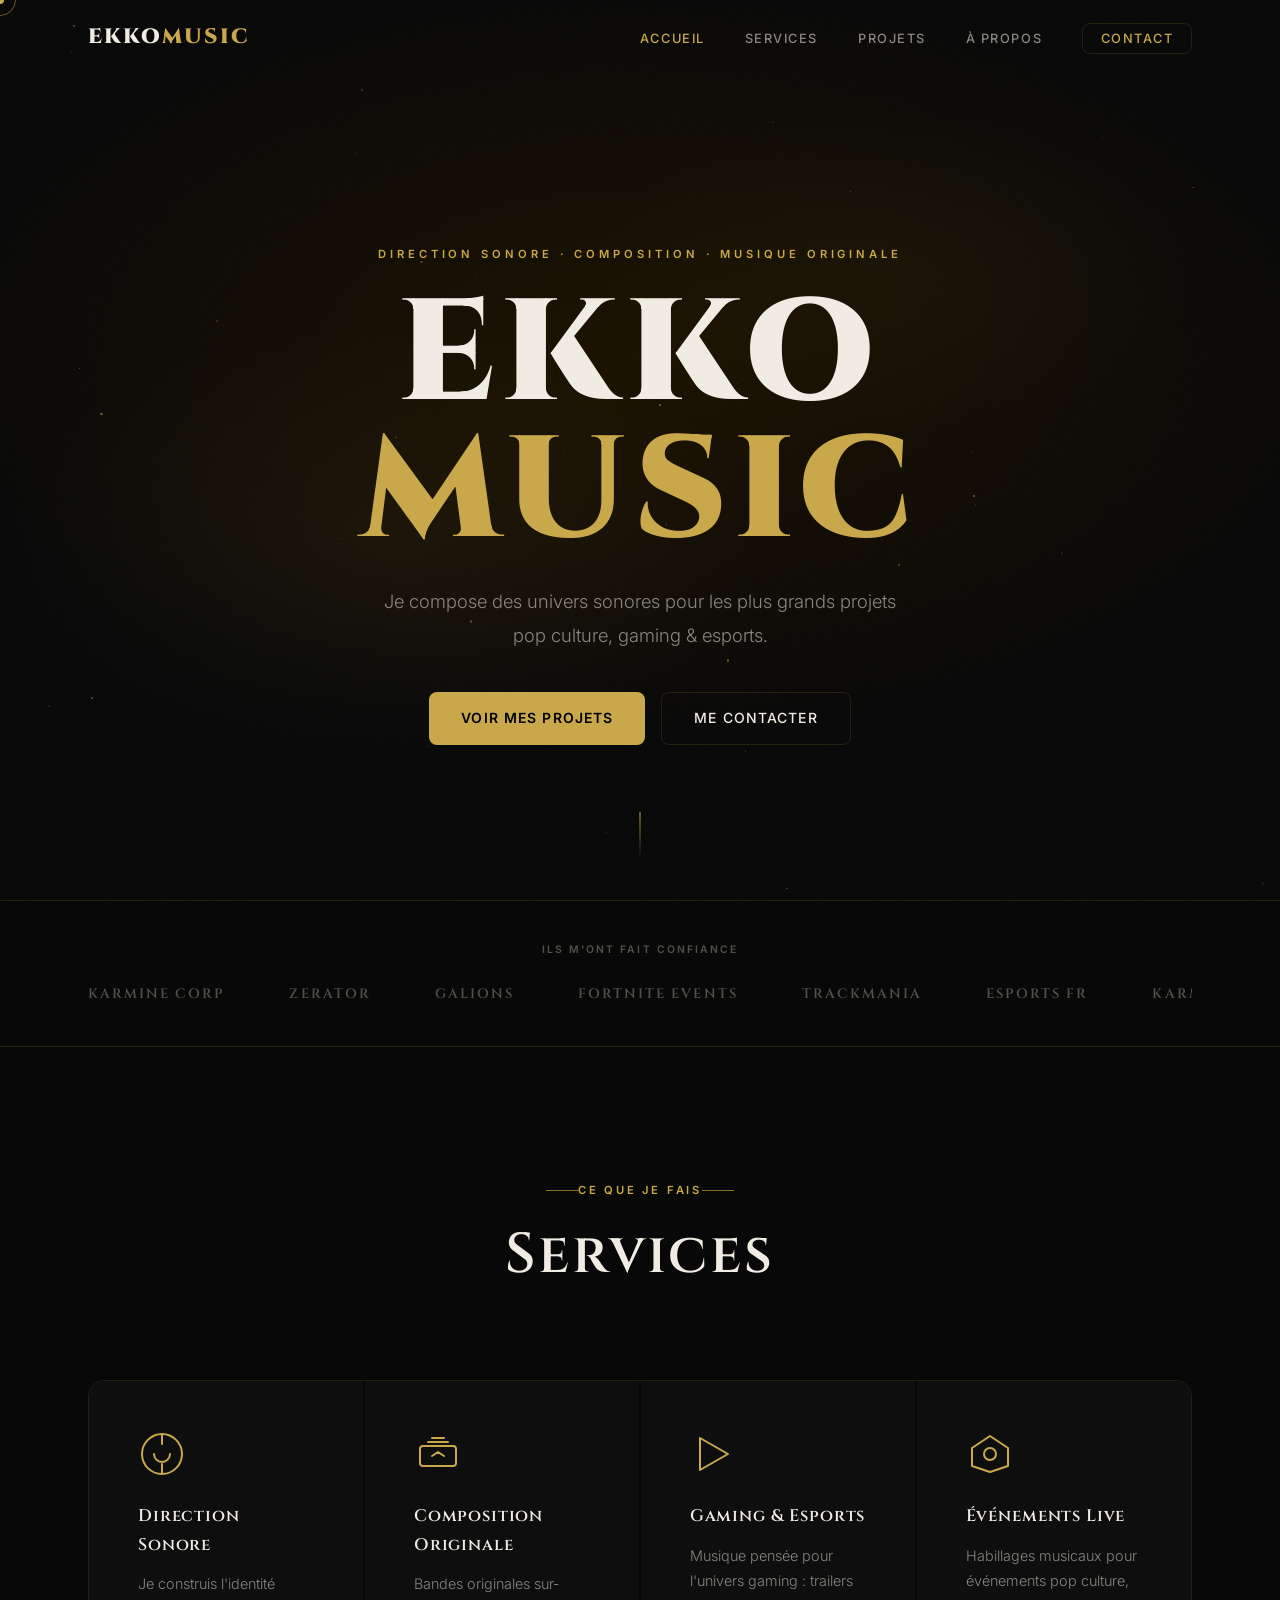
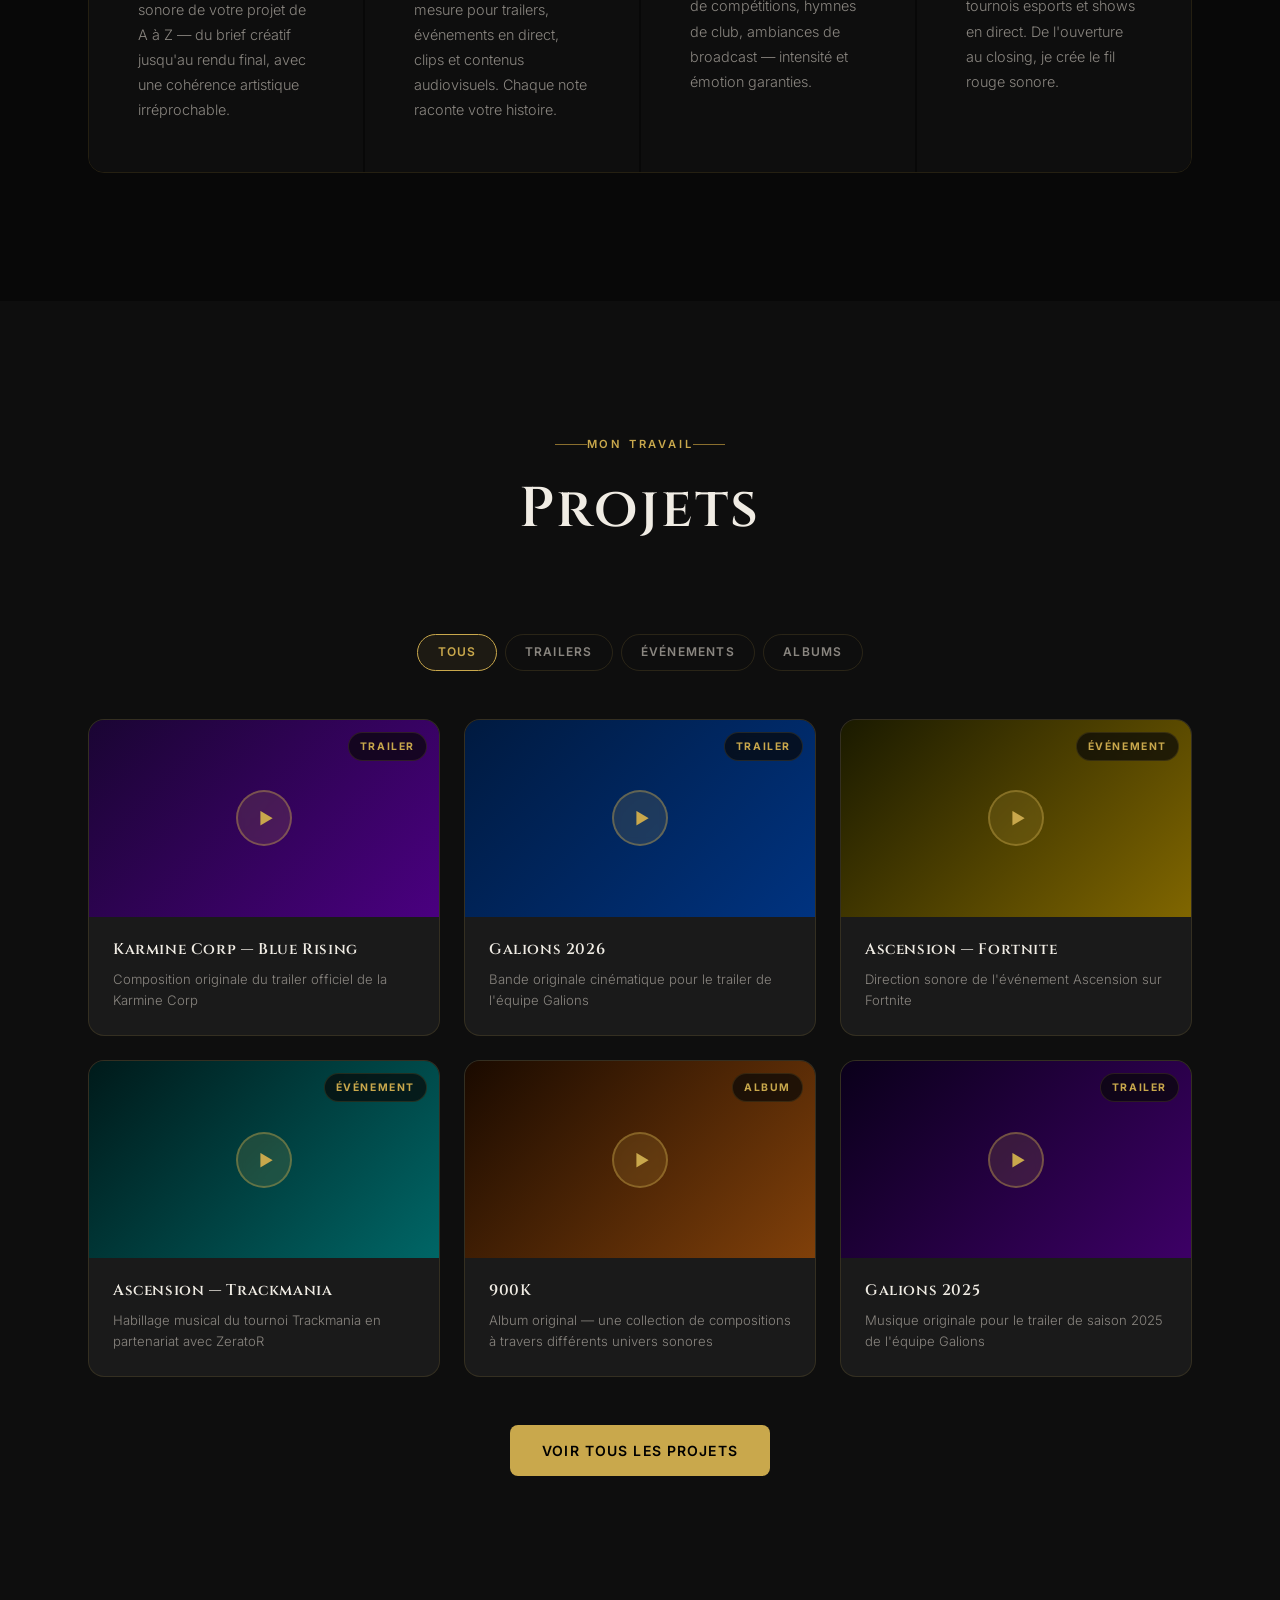
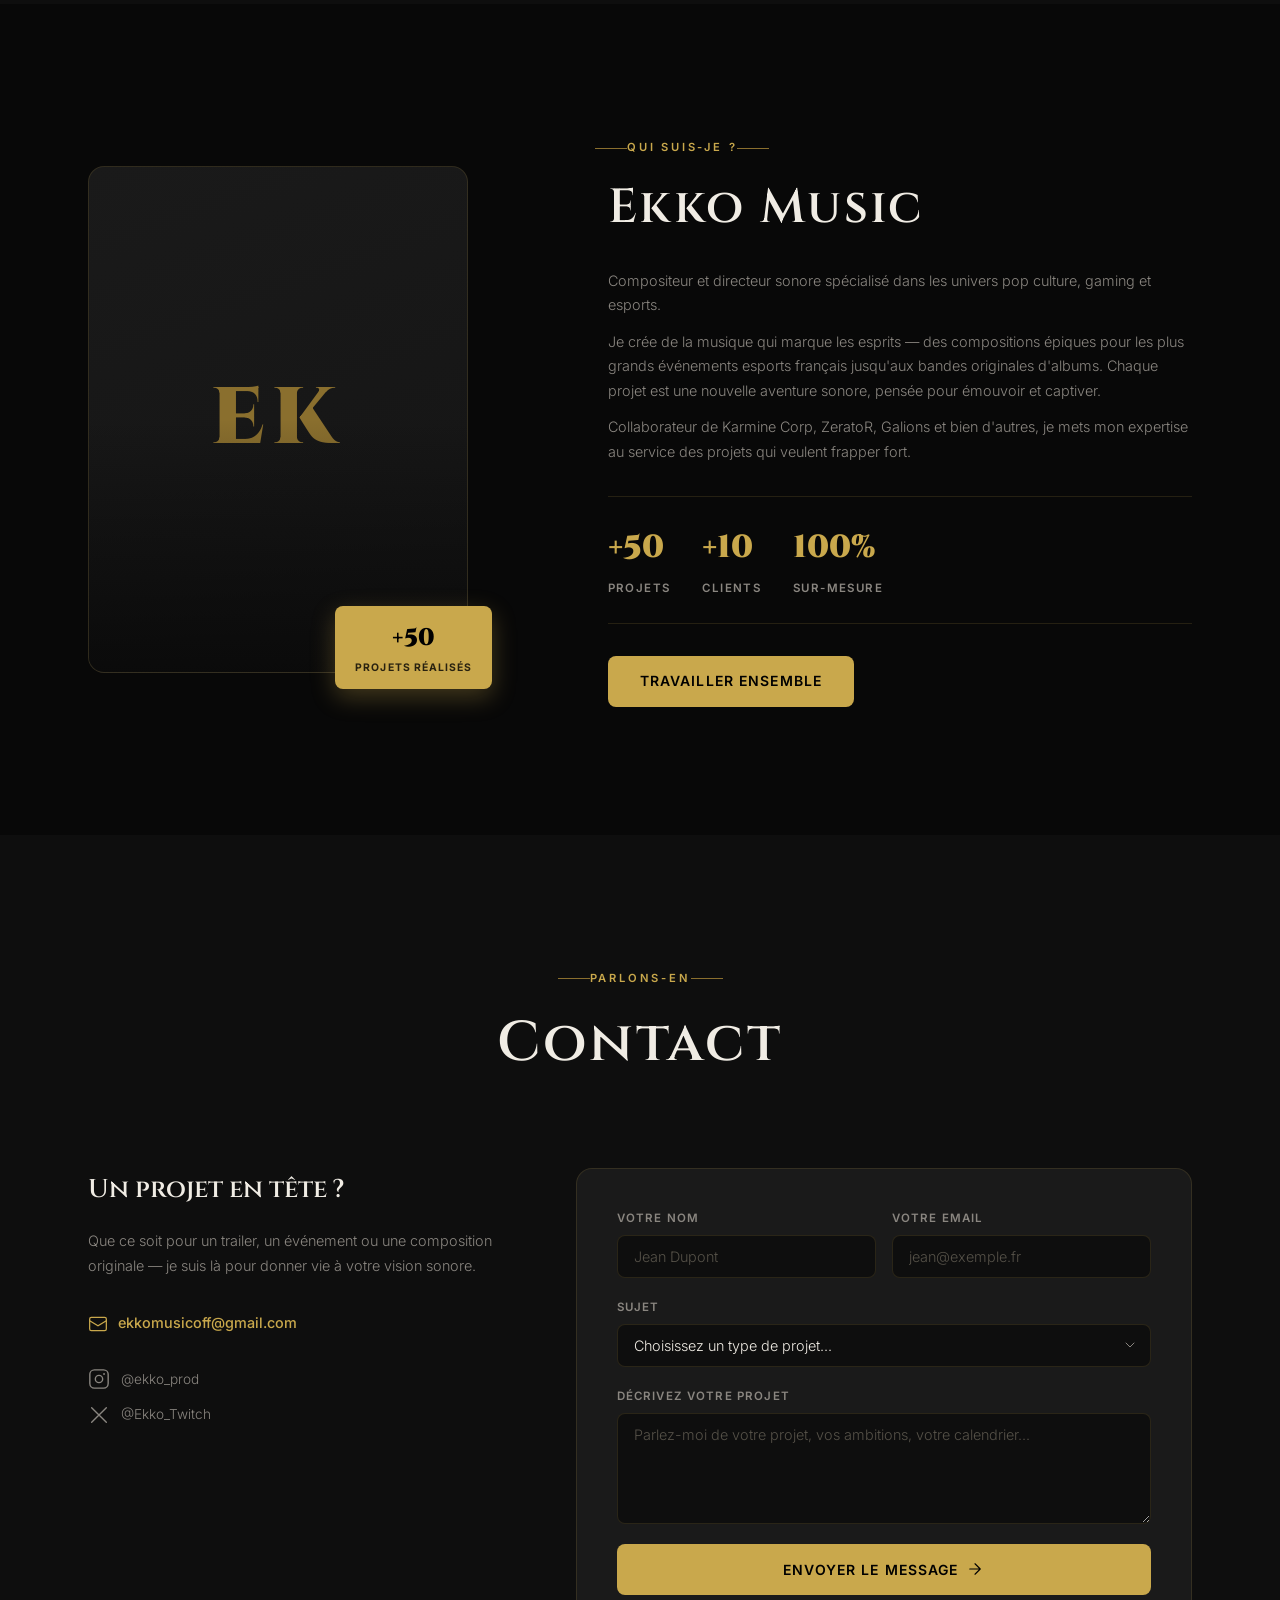
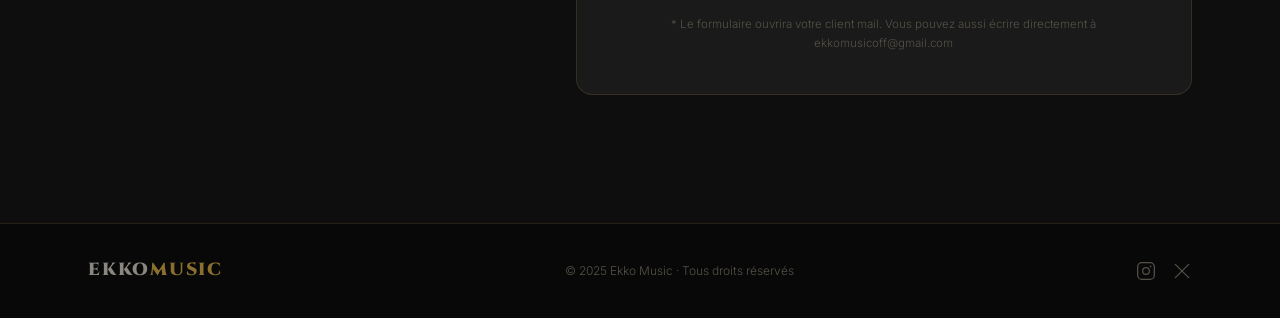
==== index.html @ b679a512 "feat: création du site vitrine Ekko Music Site complet pour le producteur musical Ekko Music avec : " ====
<!DOCTYPE html>
<html lang="fr">
<head>
  <meta charset="UTF-8" />
  <meta name="viewport" content="width=device-width, initial-scale=1.0" />
  <title>Ekko Music — Producteur Musical</title>
  <meta name="description" content="Ekko Music — Direction sonore, création musicale et composition pour vos projets pop culture, gaming et esports." />
  <link rel="preconnect" href="https://fonts.googleapis.com" />
  <link rel="preconnect" href="https://fonts.gstatic.com" crossorigin />
  <link href="https://fonts.googleapis.com/css2?family=Cinzel:wght@400;600;900&family=Inter:wght@300;400;500;600&display=swap" rel="stylesheet" />
  <link rel="stylesheet" href="styles.css" />
</head>
<body>

  <!-- ─── NAVIGATION ─── -->
  <nav id="navbar">
    <div class="nav-inner">
      <a href="#accueil" class="nav-logo">EKKO<span>MUSIC</span></a>
      <button class="nav-toggle" id="navToggle" aria-label="Menu">
        <span></span><span></span><span></span>
      </button>
      <ul class="nav-links" id="navLinks">
        <li><a href="#accueil">Accueil</a></li>
        <li><a href="#services">Services</a></li>
        <li><a href="#projets">Projets</a></li>
        <li><a href="#apropos">À propos</a></li>
        <li><a href="#contact" class="nav-cta">Contact</a></li>
      </ul>
    </div>
  </nav>

  <!-- ─── HERO ─── -->
  <section id="accueil" class="hero">
    <div class="hero-bg">
      <div class="hero-overlay"></div>
      <div class="hero-particles" id="particles"></div>
    </div>
    <div class="hero-content">
      <p class="hero-tagline reveal">Direction sonore · Composition · Musique originale</p>
      <h1 class="hero-title reveal">
        <span class="title-line">EKKO</span>
        <span class="title-line accent">MUSIC</span>
      </h1>
      <p class="hero-sub reveal">
        Je compose des univers sonores pour les plus grands projets<br />
        pop culture, gaming &amp; esports.
      </p>
      <div class="hero-actions reveal">
        <a href="#projets" class="btn-primary">Voir mes projets</a>
        <a href="#contact" class="btn-ghost">Me contacter</a>
      </div>
    </div>
    <a href="#services" class="hero-scroll" aria-label="Scroll">
      <span class="scroll-line"></span>
    </a>
  </section>

  <!-- ─── CLIENTS / LOGOS ─── -->
  <section class="clients">
    <div class="container">
      <p class="clients-label">Ils m'ont fait confiance</p>
      <div class="clients-track">
        <div class="clients-inner">
          <span>Karmine Corp</span>
          <span>ZeratoR</span>
          <span>Galions</span>
          <span>Fortnite Events</span>
          <span>Trackmania</span>
          <span>Esports FR</span>
          <!-- duplicate for infinite scroll -->
          <span>Karmine Corp</span>
          <span>ZeratoR</span>
          <span>Galions</span>
          <span>Fortnite Events</span>
          <span>Trackmania</span>
          <span>Esports FR</span>
        </div>
      </div>
    </div>
  </section>

  <!-- ─── SERVICES ─── -->
  <section id="services" class="services section">
    <div class="container">
      <div class="section-header reveal">
        <span class="section-label">Ce que je fais</span>
        <h2>Services</h2>
      </div>
      <div class="services-grid">

        <div class="service-card reveal">
          <div class="service-icon">
            <svg viewBox="0 0 48 48" fill="none" xmlns="http://www.w3.org/2000/svg">
              <circle cx="24" cy="24" r="20" stroke="currentColor" stroke-width="2"/>
              <path d="M16 24a8 8 0 1 0 16 0" stroke="currentColor" stroke-width="2" stroke-linecap="round"/>
              <line x1="24" y1="4" x2="24" y2="14" stroke="currentColor" stroke-width="2" stroke-linecap="round"/>
              <line x1="24" y1="34" x2="24" y2="44" stroke="currentColor" stroke-width="2" stroke-linecap="round"/>
            </svg>
          </div>
          <h3>Direction Sonore</h3>
          <p>Je construis l'identité sonore de votre projet de A à Z — du brief créatif jusqu'au rendu final, avec une cohérence artistique irréprochable.</p>
        </div>

        <div class="service-card reveal">
          <div class="service-icon">
            <svg viewBox="0 0 48 48" fill="none" xmlns="http://www.w3.org/2000/svg">
              <rect x="6" y="16" width="36" height="20" rx="3" stroke="currentColor" stroke-width="2"/>
              <path d="M18 26l6-4 6 4" stroke="currentColor" stroke-width="2" stroke-linecap="round" stroke-linejoin="round"/>
              <line x1="14" y1="12" x2="34" y2="12" stroke="currentColor" stroke-width="2" stroke-linecap="round"/>
              <line x1="18" y1="8" x2="30" y2="8" stroke="currentColor" stroke-width="2" stroke-linecap="round"/>
            </svg>
          </div>
          <h3>Composition Originale</h3>
          <p>Bandes originales sur-mesure pour trailers, événements en direct, clips et contenus audiovisuels. Chaque note raconte votre histoire.</p>
        </div>

        <div class="service-card reveal">
          <div class="service-icon">
            <svg viewBox="0 0 48 48" fill="none" xmlns="http://www.w3.org/2000/svg">
              <polygon points="10,8 38,24 10,40" stroke="currentColor" stroke-width="2" stroke-linejoin="round"/>
            </svg>
          </div>
          <h3>Gaming &amp; Esports</h3>
          <p>Musique pensée pour l'univers gaming : trailers de compétitions, hymnes de club, ambiances de broadcast — intensité et émotion garanties.</p>
        </div>

        <div class="service-card reveal">
          <div class="service-icon">
            <svg viewBox="0 0 48 48" fill="none" xmlns="http://www.w3.org/2000/svg">
              <path d="M24 6 L42 18 L42 36 L24 42 L6 36 L6 18 Z" stroke="currentColor" stroke-width="2" stroke-linejoin="round"/>
              <circle cx="24" cy="24" r="6" stroke="currentColor" stroke-width="2"/>
            </svg>
          </div>
          <h3>Événements Live</h3>
          <p>Habillages musicaux pour événements pop culture, tournois esports et shows en direct. De l'ouverture au closing, je crée le fil rouge sonore.</p>
        </div>

      </div>
    </div>
  </section>

  <!-- ─── PROJETS ─── -->
  <section id="projets" class="projets section">
    <div class="container">
      <div class="section-header reveal">
        <span class="section-label">Mon travail</span>
        <h2>Projets</h2>
      </div>

      <div class="projets-filters reveal">
        <button class="filter-btn active" data-filter="all">Tous</button>
        <button class="filter-btn" data-filter="trailer">Trailers</button>
        <button class="filter-btn" data-filter="event">Événements</button>
        <button class="filter-btn" data-filter="album">Albums</button>
      </div>

      <div class="projets-grid">

        <article class="projet-card reveal" data-category="trailer">
          <div class="projet-img" style="--bg: linear-gradient(135deg, #1a0533 0%, #4a0080 100%);">
            <span class="projet-play">▶</span>
            <span class="projet-cat">Trailer</span>
          </div>
          <div class="projet-info">
            <h3>Karmine Corp — Blue Rising</h3>
            <p>Composition originale du trailer officiel de la Karmine Corp</p>
          </div>
        </article>

        <article class="projet-card reveal" data-category="trailer">
          <div class="projet-img" style="--bg: linear-gradient(135deg, #001a40 0%, #003380 100%);">
            <span class="projet-play">▶</span>
            <span class="projet-cat">Trailer</span>
          </div>
          <div class="projet-info">
            <h3>Galions 2026</h3>
            <p>Bande originale cinématique pour le trailer de l'équipe Galions</p>
          </div>
        </article>

        <article class="projet-card reveal" data-category="event">
          <div class="projet-img" style="--bg: linear-gradient(135deg, #1a1a00 0%, #806600 100%);">
            <span class="projet-play">▶</span>
            <span class="projet-cat">Événement</span>
          </div>
          <div class="projet-info">
            <h3>Ascension — Fortnite</h3>
            <p>Direction sonore de l'événement Ascension sur Fortnite</p>
          </div>
        </article>

        <article class="projet-card reveal" data-category="event">
          <div class="projet-img" style="--bg: linear-gradient(135deg, #001a1a 0%, #006666 100%);">
            <span class="projet-play">▶</span>
            <span class="projet-cat">Événement</span>
          </div>
          <div class="projet-info">
            <h3>Ascension — Trackmania</h3>
            <p>Habillage musical du tournoi Trackmania en partenariat avec ZeratoR</p>
          </div>
        </article>

        <article class="projet-card reveal" data-category="album">
          <div class="projet-img" style="--bg: linear-gradient(135deg, #1a0a00 0%, #80400a 100%);">
            <span class="projet-play">▶</span>
            <span class="projet-cat">Album</span>
          </div>
          <div class="projet-info">
            <h3>900K</h3>
            <p>Album original — une collection de compositions à travers différents univers sonores</p>
          </div>
        </article>

        <article class="projet-card reveal" data-category="trailer">
          <div class="projet-img" style="--bg: linear-gradient(135deg, #0a001a 0%, #3d0066 100%);">
            <span class="projet-play">▶</span>
            <span class="projet-cat">Trailer</span>
          </div>
          <div class="projet-info">
            <h3>Galions 2025</h3>
            <p>Musique originale pour le trailer de saison 2025 de l'équipe Galions</p>
          </div>
        </article>

      </div>

      <div class="projets-cta reveal">
        <a href="https://ekko-music.fr" target="_blank" rel="noopener" class="btn-primary">Voir tous les projets</a>
      </div>
    </div>
  </section>

  <!-- ─── À PROPOS ─── -->
  <section id="apropos" class="apropos section">
    <div class="container apropos-inner">
      <div class="apropos-visual reveal">
        <div class="apropos-img-wrap">
          <div class="apropos-img-placeholder">
            <span>EK</span>
          </div>
          <div class="apropos-badge">
            <span class="badge-num">+50</span>
            <span class="badge-label">Projets réalisés</span>
          </div>
        </div>
      </div>
      <div class="apropos-text reveal">
        <span class="section-label">Qui suis-je ?</span>
        <h2>Ekko Music</h2>
        <p class="apropos-lead">
          Compositeur et directeur sonore spécialisé dans les univers pop culture, gaming et esports.
        </p>
        <p>
          Je crée de la musique qui marque les esprits — des compositions épiques pour les plus grands événements esports français jusqu'aux bandes originales d'albums. Chaque projet est une nouvelle aventure sonore, pensée pour émouvoir et captiver.
        </p>
        <p>
          Collaborateur de Karmine Corp, ZeratoR, Galions et bien d'autres, je mets mon expertise au service des projets qui veulent frapper fort.
        </p>
        <div class="apropos-stats">
          <div class="stat">
            <span class="stat-num">+50</span>
            <span class="stat-label">Projets</span>
          </div>
          <div class="stat">
            <span class="stat-num">+10</span>
            <span class="stat-label">Clients</span>
          </div>
          <div class="stat">
            <span class="stat-num">100%</span>
            <span class="stat-label">Sur-mesure</span>
          </div>
        </div>
        <a href="#contact" class="btn-primary">Travailler ensemble</a>
      </div>
    </div>
  </section>

  <!-- ─── CONTACT ─── -->
  <section id="contact" class="contact section">
    <div class="container">
      <div class="section-header reveal">
        <span class="section-label">Parlons-en</span>
        <h2>Contact</h2>
      </div>
      <div class="contact-inner">
        <div class="contact-info reveal">
          <h3>Un projet en tête ?</h3>
          <p>Que ce soit pour un trailer, un événement ou une composition originale — je suis là pour donner vie à votre vision sonore.</p>
          <a href="mailto:ekkomusicoff@gmail.com" class="contact-email">
            <svg viewBox="0 0 24 24" fill="none" xmlns="http://www.w3.org/2000/svg" width="20" height="20">
              <rect x="2" y="4" width="20" height="16" rx="2" stroke="currentColor" stroke-width="1.5"/>
              <path d="M2 8l10 6 10-6" stroke="currentColor" stroke-width="1.5" stroke-linecap="round"/>
            </svg>
            ekkomusicoff@gmail.com
          </a>
          <div class="contact-socials">
            <a href="https://instagram.com/ekko_prod" target="_blank" rel="noopener" class="social-link">
              <svg viewBox="0 0 24 24" fill="none" xmlns="http://www.w3.org/2000/svg" width="22" height="22">
                <rect x="2" y="2" width="20" height="20" rx="5" stroke="currentColor" stroke-width="1.5"/>
                <circle cx="12" cy="12" r="4" stroke="currentColor" stroke-width="1.5"/>
                <circle cx="17.5" cy="6.5" r="1" fill="currentColor"/>
              </svg>
              @ekko_prod
            </a>
            <a href="https://x.com/Ekko_Twitch" target="_blank" rel="noopener" class="social-link">
              <svg viewBox="0 0 24 24" fill="none" xmlns="http://www.w3.org/2000/svg" width="22" height="22">
                <path d="M4 4l16 16M4 20L20 4" stroke="currentColor" stroke-width="1.5" stroke-linecap="round"/>
              </svg>
              @Ekko_Twitch
            </a>
          </div>
        </div>
        <form class="contact-form reveal" id="contactForm" novalidate>
          <div class="form-row">
            <div class="form-group">
              <label for="nom">Votre nom</label>
              <input type="text" id="nom" name="nom" placeholder="Jean Dupont" required />
            </div>
            <div class="form-group">
              <label for="email">Votre email</label>
              <input type="email" id="email" name="email" placeholder="jean@exemple.fr" required />
            </div>
          </div>
          <div class="form-group">
            <label for="sujet">Sujet</label>
            <select id="sujet" name="sujet">
              <option value="">Choisissez un type de projet...</option>
              <option value="trailer">Trailer / Teaser</option>
              <option value="event">Événement live</option>
              <option value="album">Album / EP</option>
              <option value="direction">Direction sonore</option>
              <option value="autre">Autre</option>
            </select>
          </div>
          <div class="form-group">
            <label for="message">Décrivez votre projet</label>
            <textarea id="message" name="message" rows="5" placeholder="Parlez-moi de votre projet, vos ambitions, votre calendrier..." required></textarea>
          </div>
          <button type="submit" class="btn-primary btn-full">
            Envoyer le message
            <svg viewBox="0 0 24 24" fill="none" xmlns="http://www.w3.org/2000/svg" width="18" height="18">
              <path d="M5 12h14M12 5l7 7-7 7" stroke="currentColor" stroke-width="1.5" stroke-linecap="round" stroke-linejoin="round"/>
            </svg>
          </button>
          <p class="form-note">* Le formulaire ouvrira votre client mail. Vous pouvez aussi écrire directement à ekkomusicoff@gmail.com</p>
        </form>
      </div>
    </div>
  </section>

  <!-- ─── FOOTER ─── -->
  <footer class="footer">
    <div class="container footer-inner">
      <a href="#accueil" class="footer-logo">EKKO<span>MUSIC</span></a>
      <p class="footer-copy">© 2025 Ekko Music · Tous droits réservés</p>
      <div class="footer-socials">
        <a href="https://instagram.com/ekko_prod" target="_blank" rel="noopener" aria-label="Instagram">
          <svg viewBox="0 0 24 24" fill="none" xmlns="http://www.w3.org/2000/svg" width="20" height="20">
            <rect x="2" y="2" width="20" height="20" rx="5" stroke="currentColor" stroke-width="1.5"/>
            <circle cx="12" cy="12" r="4" stroke="currentColor" stroke-width="1.5"/>
            <circle cx="17.5" cy="6.5" r="1" fill="currentColor"/>
          </svg>
        </a>
        <a href="https://x.com/Ekko_Twitch" target="_blank" rel="noopener" aria-label="X / Twitter">
          <svg viewBox="0 0 24 24" fill="none" xmlns="http://www.w3.org/2000/svg" width="20" height="20">
            <path d="M4 4l16 16M4 20L20 4" stroke="currentColor" stroke-width="1.5" stroke-linecap="round"/>
          </svg>
        </a>
      </div>
    </div>
  </footer>

  <script src="script.js"></script>
</body>
</html>
---- styles.css ----
/* ================================================================
   EKKO MUSIC — Cinematic Dark Theme
   ================================================================ */

:root {
  --gold:        #c9a84c;
  --gold-light:  #e8c97a;
  --gold-dim:    #8a6f2e;
  --bg:          #080808;
  --bg-2:        #0e0e0e;
  --bg-3:        #141414;
  --surface:     #1a1a1a;
  --surface-2:   #222222;
  --border:      rgba(201, 168, 76, 0.15);
  --text:        #f0ece4;
  --text-muted:  #8a8680;
  --text-dim:    #555148;
  --font-title:  'Cinzel', serif;
  --font-body:   'Inter', sans-serif;
  --radius:      8px;
  --radius-lg:   16px;
  --transition:  0.35s cubic-bezier(0.4, 0, 0.2, 1);
  --max-w:       1200px;
}

/* ── RESET ── */
*, *::before, *::after { box-sizing: border-box; margin: 0; padding: 0; }
html { scroll-behavior: smooth; font-size: 16px; }
body {
  background: var(--bg);
  color: var(--text);
  font-family: var(--font-body);
  font-weight: 300;
  line-height: 1.7;
  overflow-x: hidden;
}
img, svg { display: block; max-width: 100%; }
a { color: inherit; text-decoration: none; }
ul { list-style: none; }
button { cursor: pointer; border: none; background: none; font: inherit; }

/* ── SCROLLBAR ── */
::-webkit-scrollbar { width: 4px; }
::-webkit-scrollbar-track { background: var(--bg); }
::-webkit-scrollbar-thumb { background: var(--gold-dim); border-radius: 2px; }

/* ── CONTAINER ── */
.container {
  max-width: var(--max-w);
  margin: 0 auto;
  padding: 0 clamp(1rem, 5vw, 3rem);
}

/* ── SECTION ── */
.section { padding: clamp(5rem, 10vw, 8rem) 0; }

.section-header {
  text-align: center;
  margin-bottom: clamp(3rem, 6vw, 5rem);
}
.section-header h2 {
  font-family: var(--font-title);
  font-size: clamp(2rem, 5vw, 3.5rem);
  font-weight: 600;
  letter-spacing: 0.05em;
  color: var(--text);
  margin-top: 0.4rem;
}
.section-label {
  display: inline-block;
  font-size: 0.7rem;
  font-weight: 600;
  letter-spacing: 0.25em;
  text-transform: uppercase;
  color: var(--gold);
  position: relative;
  padding: 0 1.2rem;
}
.section-label::before,
.section-label::after {
  content: '';
  position: absolute;
  top: 50%;
  width: 2rem;
  height: 1px;
  background: var(--gold-dim);
}
.section-label::before { right: 100%; margin-right: -1.2rem; }
.section-label::after  { left: 100%;  margin-left: -1.2rem; }

/* ── BUTTONS ── */
.btn-primary {
  display: inline-flex;
  align-items: center;
  gap: 0.5rem;
  padding: 0.85rem 2rem;
  background: var(--gold);
  color: #000;
  font-weight: 600;
  font-size: 0.875rem;
  letter-spacing: 0.08em;
  text-transform: uppercase;
  border-radius: var(--radius);
  transition: var(--transition);
}
.btn-primary:hover {
  background: var(--gold-light);
  transform: translateY(-2px);
  box-shadow: 0 8px 24px rgba(201, 168, 76, 0.3);
}

.btn-ghost {
  display: inline-flex;
  align-items: center;
  gap: 0.5rem;
  padding: 0.85rem 2rem;
  border: 1px solid var(--border);
  color: var(--text);
  font-weight: 500;
  font-size: 0.875rem;
  letter-spacing: 0.08em;
  text-transform: uppercase;
  border-radius: var(--radius);
  transition: var(--transition);
}
.btn-ghost:hover {
  border-color: var(--gold);
  color: var(--gold);
  transform: translateY(-2px);
}

.btn-full { width: 100%; justify-content: center; }

/* ── REVEAL ANIMATION ── */
.reveal {
  opacity: 0;
  transform: translateY(28px);
  transition: opacity 0.7s ease, transform 0.7s ease;
}
.reveal.visible {
  opacity: 1;
  transform: translateY(0);
}

/* ================================================================
   NAVIGATION
   ================================================================ */
#navbar {
  position: fixed;
  top: 0; left: 0; right: 0;
  z-index: 100;
  padding: 1.25rem 0;
  transition: background var(--transition), padding var(--transition), backdrop-filter var(--transition);
}
#navbar.scrolled {
  background: rgba(8, 8, 8, 0.92);
  backdrop-filter: blur(12px);
  padding: 0.75rem 0;
  border-bottom: 1px solid var(--border);
}

.nav-inner {
  max-width: var(--max-w);
  margin: 0 auto;
  padding: 0 clamp(1rem, 5vw, 3rem);
  display: flex;
  align-items: center;
  justify-content: space-between;
}

.nav-logo {
  font-family: var(--font-title);
  font-size: 1.3rem;
  font-weight: 900;
  letter-spacing: 0.1em;
  color: var(--text);
  transition: color var(--transition);
}
.nav-logo span { color: var(--gold); }
.nav-logo:hover { color: var(--gold-light); }

.nav-links {
  display: flex;
  align-items: center;
  gap: 2.5rem;
}
.nav-links a {
  font-size: 0.8rem;
  font-weight: 500;
  letter-spacing: 0.12em;
  text-transform: uppercase;
  color: var(--text-muted);
  transition: color var(--transition);
  position: relative;
}
.nav-links a::after {
  content: '';
  position: absolute;
  bottom: -3px; left: 0;
  width: 0; height: 1px;
  background: var(--gold);
  transition: width var(--transition);
}
.nav-links a:hover { color: var(--text); }
.nav-links a:hover::after { width: 100%; }

.nav-cta {
  color: var(--gold) !important;
  border: 1px solid var(--border);
  padding: 0.45rem 1.1rem;
  border-radius: var(--radius);
  transition: background var(--transition), border-color var(--transition) !important;
}
.nav-cta::after { display: none; }
.nav-cta:hover {
  background: rgba(201, 168, 76, 0.12) !important;
  border-color: var(--gold) !important;
}

.nav-toggle {
  display: none;
  flex-direction: column;
  gap: 5px;
  padding: 4px;
}
.nav-toggle span {
  display: block;
  width: 24px;
  height: 2px;
  background: var(--text);
  border-radius: 2px;
  transition: var(--transition);
}
.nav-toggle.open span:nth-child(1) { transform: translateY(7px) rotate(45deg); }
.nav-toggle.open span:nth-child(2) { opacity: 0; }
.nav-toggle.open span:nth-child(3) { transform: translateY(-7px) rotate(-45deg); }

/* ================================================================
   HERO
   ================================================================ */
.hero {
  position: relative;
  min-height: 100svh;
  display: flex;
  align-items: center;
  justify-content: center;
  overflow: hidden;
}

.hero-bg {
  position: absolute;
  inset: 0;
  background: radial-gradient(ellipse 80% 60% at 50% 40%, #1c1200 0%, #080808 70%);
}
.hero-overlay {
  position: absolute;
  inset: 0;
  background:
    radial-gradient(ellipse 50% 40% at 30% 60%, rgba(201, 168, 76, 0.06) 0%, transparent 60%),
    radial-gradient(ellipse 40% 30% at 70% 30%, rgba(201, 168, 76, 0.04) 0%, transparent 60%);
}

/* gold noise grain */
.hero-bg::after {
  content: '';
  position: absolute;
  inset: 0;
  background-image: url("data:image/svg+xml,%3Csvg viewBox='0 0 256 256' xmlns='http://www.w3.org/2000/svg'%3E%3Cfilter id='noise'%3E%3CfeTurbulence type='fractalNoise' baseFrequency='0.9' numOctaves='4' stitchTiles='stitch'/%3E%3C/filter%3E%3Crect width='100%25' height='100%25' filter='url(%23noise)' opacity='0.03'/%3E%3C/svg%3E");
  opacity: 0.4;
  pointer-events: none;
}

.hero-particles {
  position: absolute;
  inset: 0;
  pointer-events: none;
}

.hero-content {
  position: relative;
  z-index: 2;
  text-align: center;
  padding: clamp(6rem, 12vw, 10rem) clamp(1rem, 5vw, 3rem) 4rem;
  max-width: 900px;
  margin: 0 auto;
}

.hero-tagline {
  font-size: 0.7rem;
  font-weight: 600;
  letter-spacing: 0.35em;
  text-transform: uppercase;
  color: var(--gold);
  margin-bottom: 1.5rem;
  transition-delay: 0.1s;
}

.hero-title {
  font-family: var(--font-title);
  font-size: clamp(4rem, 15vw, 9rem);
  font-weight: 900;
  line-height: 0.95;
  letter-spacing: 0.05em;
  margin-bottom: 1.5rem;
}
.title-line { display: block; }
.title-line.accent { color: var(--gold); }
.hero-title .reveal { transition-delay: 0.2s; }

.hero-sub {
  font-size: clamp(0.95rem, 2vw, 1.15rem);
  color: var(--text-muted);
  line-height: 1.8;
  margin-bottom: 2.5rem;
  transition-delay: 0.3s;
}

.hero-actions {
  display: flex;
  gap: 1rem;
  justify-content: center;
  flex-wrap: wrap;
  transition-delay: 0.4s;
}

.hero-scroll {
  position: absolute;
  bottom: 2.5rem;
  left: 50%;
  transform: translateX(-50%);
  z-index: 2;
  display: flex;
  flex-direction: column;
  align-items: center;
}
.scroll-line {
  display: block;
  width: 1px;
  height: 3rem;
  background: linear-gradient(to bottom, var(--gold), transparent);
  animation: scrollPulse 2s ease-in-out infinite;
}
@keyframes scrollPulse {
  0%, 100% { opacity: 0.4; transform: scaleY(1); }
  50%       { opacity: 1;   transform: scaleY(1.1); }
}

/* ================================================================
   CLIENTS
   ================================================================ */
.clients {
  padding: 2.5rem 0;
  border-top: 1px solid var(--border);
  border-bottom: 1px solid var(--border);
  overflow: hidden;
}
.clients-label {
  text-align: center;
  font-size: 0.65rem;
  font-weight: 600;
  letter-spacing: 0.2em;
  text-transform: uppercase;
  color: var(--text-dim);
  margin-bottom: 1.5rem;
}
.clients-track { overflow: hidden; }
.clients-inner {
  display: flex;
  gap: 4rem;
  animation: marquee 18s linear infinite;
  width: max-content;
}
.clients-inner span {
  font-family: var(--font-title);
  font-size: 0.85rem;
  font-weight: 600;
  letter-spacing: 0.15em;
  text-transform: uppercase;
  color: var(--text-dim);
  white-space: nowrap;
  transition: color var(--transition);
}
.clients-inner span:hover { color: var(--gold); }

@keyframes marquee {
  from { transform: translateX(0); }
  to   { transform: translateX(-50%); }
}

/* ================================================================
   SERVICES
   ================================================================ */
.services { background: var(--bg); }

.services-grid {
  display: grid;
  grid-template-columns: repeat(auto-fit, minmax(260px, 1fr));
  gap: 1.5px;
  border: 1.5px solid var(--border);
  border-radius: var(--radius-lg);
  overflow: hidden;
}

.service-card {
  padding: clamp(2rem, 4vw, 3rem);
  background: var(--bg-2);
  transition: background var(--transition);
  border: 1.5px solid transparent;
  position: relative;
}
.service-card::before {
  content: '';
  position: absolute;
  top: 0; left: 0; right: 0;
  height: 2px;
  background: linear-gradient(to right, transparent, var(--gold), transparent);
  opacity: 0;
  transition: opacity var(--transition);
}
.service-card:hover { background: var(--surface); }
.service-card:hover::before { opacity: 1; }

.service-icon {
  width: 3rem;
  height: 3rem;
  color: var(--gold);
  margin-bottom: 1.5rem;
}
.service-card h3 {
  font-family: var(--font-title);
  font-size: 1.05rem;
  font-weight: 600;
  letter-spacing: 0.05em;
  margin-bottom: 0.75rem;
  color: var(--text);
}
.service-card p {
  font-size: 0.9rem;
  color: var(--text-muted);
  line-height: 1.75;
}

/* ================================================================
   PROJETS
   ================================================================ */
.projets { background: var(--bg-2); }

.projets-filters {
  display: flex;
  gap: 0.5rem;
  justify-content: center;
  flex-wrap: wrap;
  margin-bottom: 3rem;
}
.filter-btn {
  padding: 0.45rem 1.2rem;
  font-size: 0.75rem;
  font-weight: 600;
  letter-spacing: 0.1em;
  text-transform: uppercase;
  color: var(--text-muted);
  border: 1px solid var(--border);
  border-radius: 100px;
  transition: var(--transition);
}
.filter-btn:hover,
.filter-btn.active {
  color: var(--gold);
  border-color: var(--gold);
  background: rgba(201, 168, 76, 0.08);
}

.projets-grid {
  display: grid;
  grid-template-columns: repeat(auto-fill, minmax(320px, 1fr));
  gap: 1.5rem;
}

.projet-card {
  border-radius: var(--radius-lg);
  overflow: hidden;
  background: var(--surface);
  border: 1px solid var(--border);
  transition: transform var(--transition), box-shadow var(--transition);
  cursor: pointer;
}
.projet-card:hover {
  transform: translateY(-6px);
  box-shadow: 0 20px 50px rgba(0, 0, 0, 0.5);
}
.projet-card.hidden { display: none; }

.projet-img {
  position: relative;
  aspect-ratio: 16/9;
  background: var(--bg: linear-gradient(135deg, #111 0%, #333 100%));
  background: var(--bg);
  display: flex;
  align-items: center;
  justify-content: center;
  overflow: hidden;
}
/* The actual background is set via inline style --bg variable */
.projet-img { background: var(--bg, #111); }

.projet-play {
  width: 3.5rem;
  height: 3.5rem;
  background: rgba(201, 168, 76, 0.15);
  border: 2px solid rgba(201, 168, 76, 0.4);
  border-radius: 50%;
  display: flex;
  align-items: center;
  justify-content: center;
  font-size: 1rem;
  color: var(--gold);
  transition: var(--transition);
  backdrop-filter: blur(4px);
  line-height: 1;
  padding-left: 3px;
}
.projet-card:hover .projet-play {
  background: var(--gold);
  color: #000;
  border-color: var(--gold);
  transform: scale(1.1);
}

.projet-cat {
  position: absolute;
  top: 0.75rem;
  right: 0.75rem;
  font-size: 0.65rem;
  font-weight: 700;
  letter-spacing: 0.15em;
  text-transform: uppercase;
  padding: 0.3rem 0.7rem;
  background: rgba(8, 8, 8, 0.7);
  border: 1px solid var(--border);
  border-radius: 100px;
  color: var(--gold);
  backdrop-filter: blur(4px);
}

.projet-info {
  padding: 1.25rem 1.5rem 1.5rem;
}
.projet-info h3 {
  font-family: var(--font-title);
  font-size: 0.95rem;
  font-weight: 600;
  letter-spacing: 0.04em;
  margin-bottom: 0.4rem;
  color: var(--text);
}
.projet-info p {
  font-size: 0.82rem;
  color: var(--text-muted);
  line-height: 1.6;
}

.projets-cta {
  text-align: center;
  margin-top: 3rem;
}

/* ================================================================
   À PROPOS
   ================================================================ */
.apropos { background: var(--bg); }

.apropos-inner {
  display: grid;
  grid-template-columns: 1fr 1.4fr;
  gap: clamp(3rem, 8vw, 7rem);
  align-items: center;
}

.apropos-img-wrap {
  position: relative;
  display: inline-block;
}

.apropos-img-placeholder {
  width: clamp(240px, 35vw, 380px);
  aspect-ratio: 3/4;
  background: linear-gradient(160deg, var(--surface) 0%, var(--bg-3) 100%);
  border: 1px solid var(--border);
  border-radius: var(--radius-lg);
  display: flex;
  align-items: center;
  justify-content: center;
  font-family: var(--font-title);
  font-size: clamp(3rem, 8vw, 5rem);
  font-weight: 900;
  color: var(--gold-dim);
  letter-spacing: 0.1em;
  position: relative;
  overflow: hidden;
}
.apropos-img-placeholder::after {
  content: '';
  position: absolute;
  inset: 0;
  background: linear-gradient(to bottom, transparent 50%, rgba(8,8,8,0.8));
}

.apropos-badge {
  position: absolute;
  bottom: -1rem;
  right: -1.5rem;
  background: var(--gold);
  color: #000;
  border-radius: var(--radius);
  padding: 0.75rem 1.25rem;
  text-align: center;
  box-shadow: 0 8px 24px rgba(201, 168, 76, 0.3);
}
.badge-num {
  display: block;
  font-family: var(--font-title);
  font-size: 1.5rem;
  font-weight: 900;
}
.badge-label {
  display: block;
  font-size: 0.65rem;
  font-weight: 700;
  letter-spacing: 0.1em;
  text-transform: uppercase;
  opacity: 0.8;
}

.apropos-text .section-label { text-align: left; }
.apropos-text h2 {
  font-family: var(--font-title);
  font-size: clamp(2rem, 5vw, 3rem);
  font-weight: 600;
  letter-spacing: 0.05em;
  margin: 0.5rem 0 1.25rem;
}
.apropos-lead {
  font-size: 1.1rem;
  color: var(--text);
  margin-bottom: 1rem;
}
.apropos-text p {
  font-size: 0.9rem;
  color: var(--text-muted);
  margin-bottom: 0.75rem;
}

.apropos-stats {
  display: flex;
  gap: 2rem;
  margin: 2rem 0;
  padding: 1.5rem 0;
  border-top: 1px solid var(--border);
  border-bottom: 1px solid var(--border);
}
.stat-num {
  display: block;
  font-family: var(--font-title);
  font-size: 2rem;
  font-weight: 900;
  color: var(--gold);
}
.stat-label {
  display: block;
  font-size: 0.72rem;
  font-weight: 600;
  letter-spacing: 0.12em;
  text-transform: uppercase;
  color: var(--text-muted);
  margin-top: 0.2rem;
}

/* ================================================================
   CONTACT
   ================================================================ */
.contact { background: var(--bg-2); }

.contact-inner {
  display: grid;
  grid-template-columns: 1fr 1.5fr;
  gap: clamp(3rem, 6vw, 5rem);
  align-items: start;
}

.contact-info h3 {
  font-family: var(--font-title);
  font-size: 1.6rem;
  font-weight: 600;
  margin-bottom: 1rem;
}
.contact-info p {
  font-size: 0.9rem;
  color: var(--text-muted);
  margin-bottom: 2rem;
  line-height: 1.8;
}

.contact-email {
  display: inline-flex;
  align-items: center;
  gap: 0.6rem;
  color: var(--gold);
  font-size: 0.9rem;
  font-weight: 500;
  margin-bottom: 2rem;
  transition: color var(--transition);
}
.contact-email:hover { color: var(--gold-light); }

.contact-socials {
  display: flex;
  flex-direction: column;
  gap: 0.75rem;
}
.social-link {
  display: inline-flex;
  align-items: center;
  gap: 0.7rem;
  font-size: 0.85rem;
  color: var(--text-muted);
  transition: color var(--transition);
}
.social-link:hover { color: var(--gold); }

/* FORM */
.contact-form {
  background: var(--surface);
  border: 1px solid var(--border);
  border-radius: var(--radius-lg);
  padding: clamp(1.5rem, 4vw, 2.5rem);
  display: flex;
  flex-direction: column;
  gap: 1.25rem;
}

.form-row {
  display: grid;
  grid-template-columns: 1fr 1fr;
  gap: 1rem;
}

.form-group {
  display: flex;
  flex-direction: column;
  gap: 0.4rem;
}
.form-group label {
  font-size: 0.72rem;
  font-weight: 600;
  letter-spacing: 0.1em;
  text-transform: uppercase;
  color: var(--text-muted);
}

.form-group input,
.form-group select,
.form-group textarea {
  background: var(--bg-2);
  border: 1px solid var(--border);
  border-radius: var(--radius);
  padding: 0.75rem 1rem;
  color: var(--text);
  font-family: var(--font-body);
  font-size: 0.9rem;
  font-weight: 300;
  transition: border-color var(--transition), box-shadow var(--transition);
  outline: none;
  width: 100%;
  resize: vertical;
}
.form-group select {
  appearance: none;
  background-image: url("data:image/svg+xml,%3Csvg viewBox='0 0 24 24' xmlns='http://www.w3.org/2000/svg'%3E%3Cpath d='M6 9l6 6 6-6' stroke='%238a8680' stroke-width='1.5' fill='none' stroke-linecap='round'/%3E%3C/svg%3E");
  background-repeat: no-repeat;
  background-position: right 0.75rem center;
  background-size: 16px;
  cursor: pointer;
}
.form-group input::placeholder,
.form-group textarea::placeholder { color: var(--text-dim); }
.form-group input:focus,
.form-group select:focus,
.form-group textarea:focus {
  border-color: var(--gold-dim);
  box-shadow: 0 0 0 3px rgba(201, 168, 76, 0.08);
}
.form-group select option { background: var(--surface); color: var(--text); }

.form-note {
  font-size: 0.72rem;
  color: var(--text-dim);
  text-align: center;
}

/* ================================================================
   FOOTER
   ================================================================ */
.footer {
  padding: 2rem 0;
  border-top: 1px solid var(--border);
  background: var(--bg);
}
.footer-inner {
  display: flex;
  align-items: center;
  justify-content: space-between;
  gap: 1.5rem;
  flex-wrap: wrap;
}
.footer-logo {
  font-family: var(--font-title);
  font-size: 1.1rem;
  font-weight: 900;
  letter-spacing: 0.1em;
  color: var(--text-muted);
  transition: color var(--transition);
}
.footer-logo span { color: var(--gold-dim); }
.footer-logo:hover { color: var(--text); }
.footer-logo:hover span { color: var(--gold); }

.footer-copy {
  font-size: 0.75rem;
  color: var(--text-dim);
  text-align: center;
}

.footer-socials {
  display: flex;
  gap: 1rem;
}
.footer-socials a {
  color: var(--text-dim);
  transition: color var(--transition);
}
.footer-socials a:hover { color: var(--gold); }

/* ================================================================
   RESPONSIVE
   ================================================================ */
@media (max-width: 900px) {
  .apropos-inner { grid-template-columns: 1fr; }
  .apropos-img-wrap { display: none; }
  .contact-inner { grid-template-columns: 1fr; }
}

@media (max-width: 768px) {
  .nav-links {
    position: fixed;
    top: 0; right: -100%;
    bottom: 0;
    width: min(300px, 80vw);
    background: rgba(8, 8, 8, 0.98);
    backdrop-filter: blur(20px);
    flex-direction: column;
    justify-content: center;
    gap: 2.5rem;
    padding: 2rem;
    border-left: 1px solid var(--border);
    transition: right var(--transition);
    z-index: 99;
  }
  .nav-links.open { right: 0; }
  .nav-links a { font-size: 1rem; }
  .nav-toggle { display: flex; z-index: 100; }

  .form-row { grid-template-columns: 1fr; }

  .footer-inner { flex-direction: column; text-align: center; }
  .footer-socials { justify-content: center; }
}

@media (max-width: 480px) {
  .projets-grid { grid-template-columns: 1fr; }
  .services-grid { grid-template-columns: 1fr; }
  .hero-actions { flex-direction: column; align-items: center; }
  .apropos-stats { gap: 1.2rem; }
}
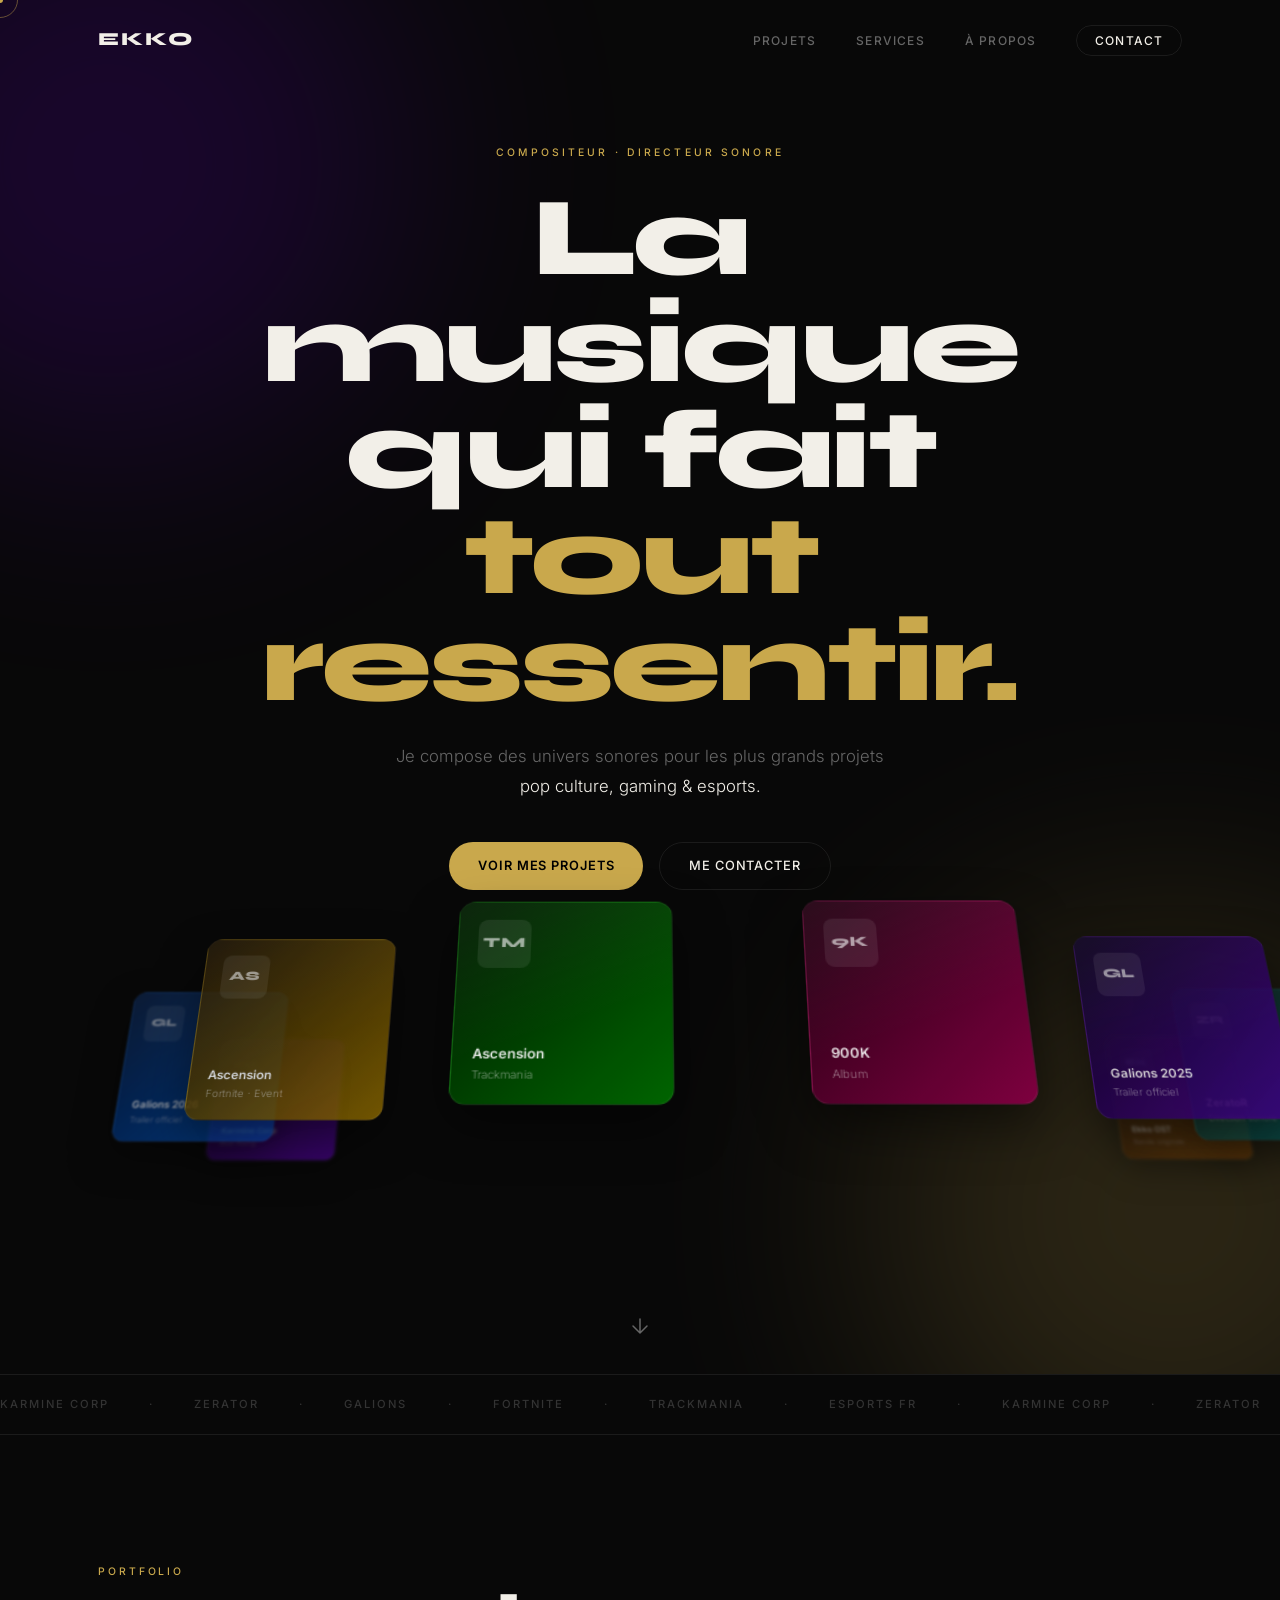
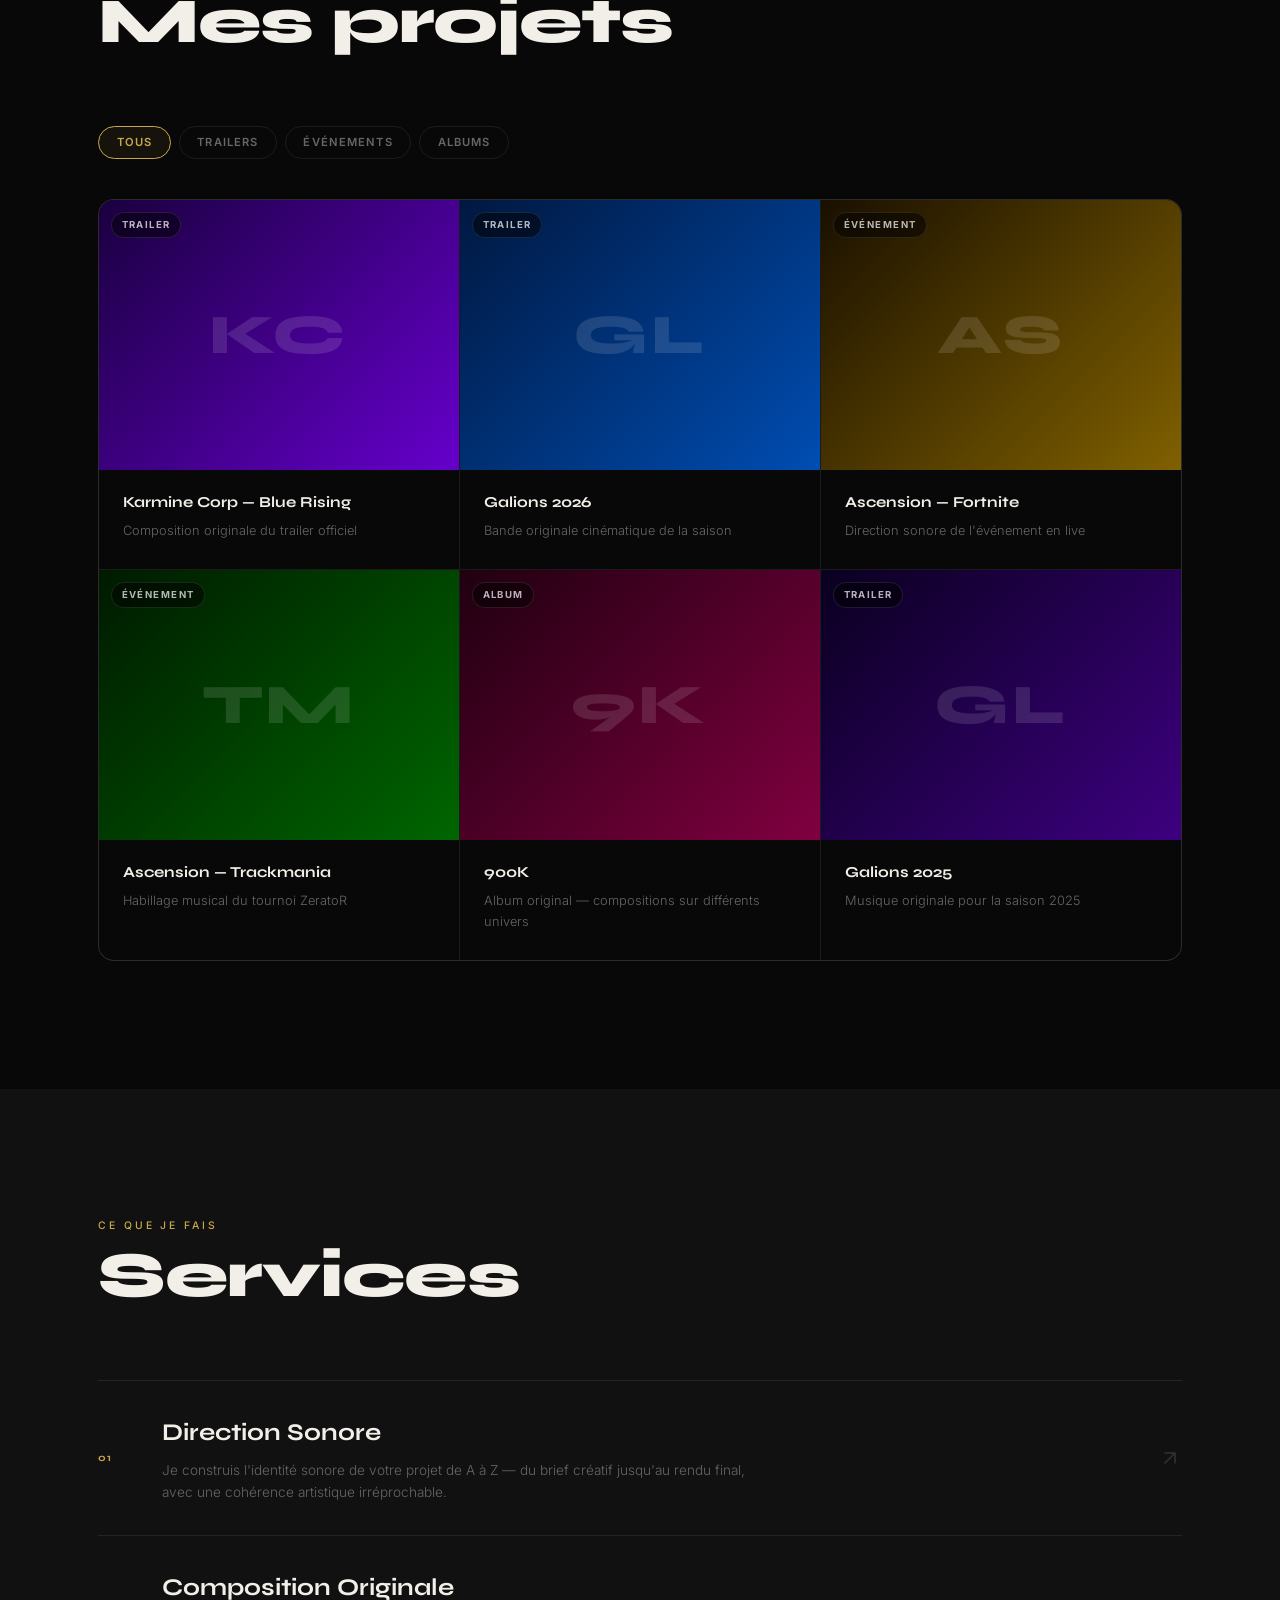
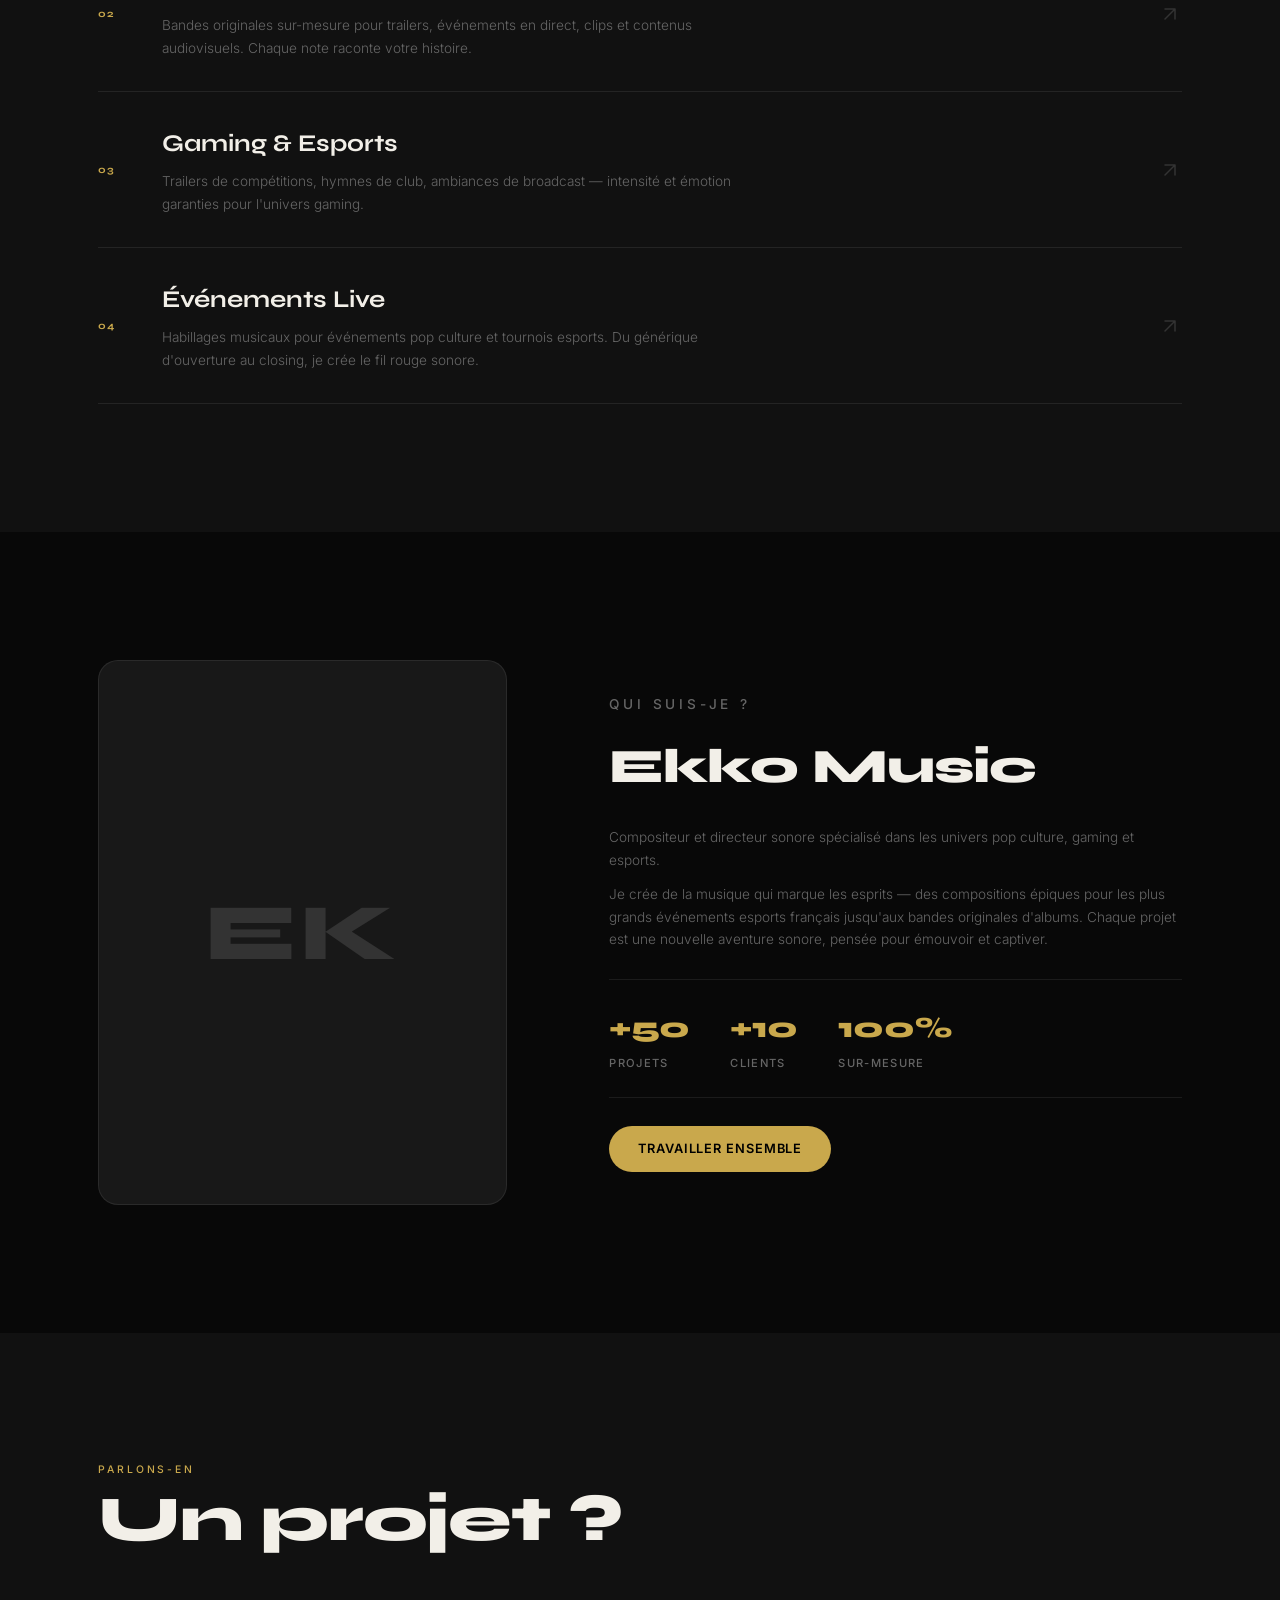
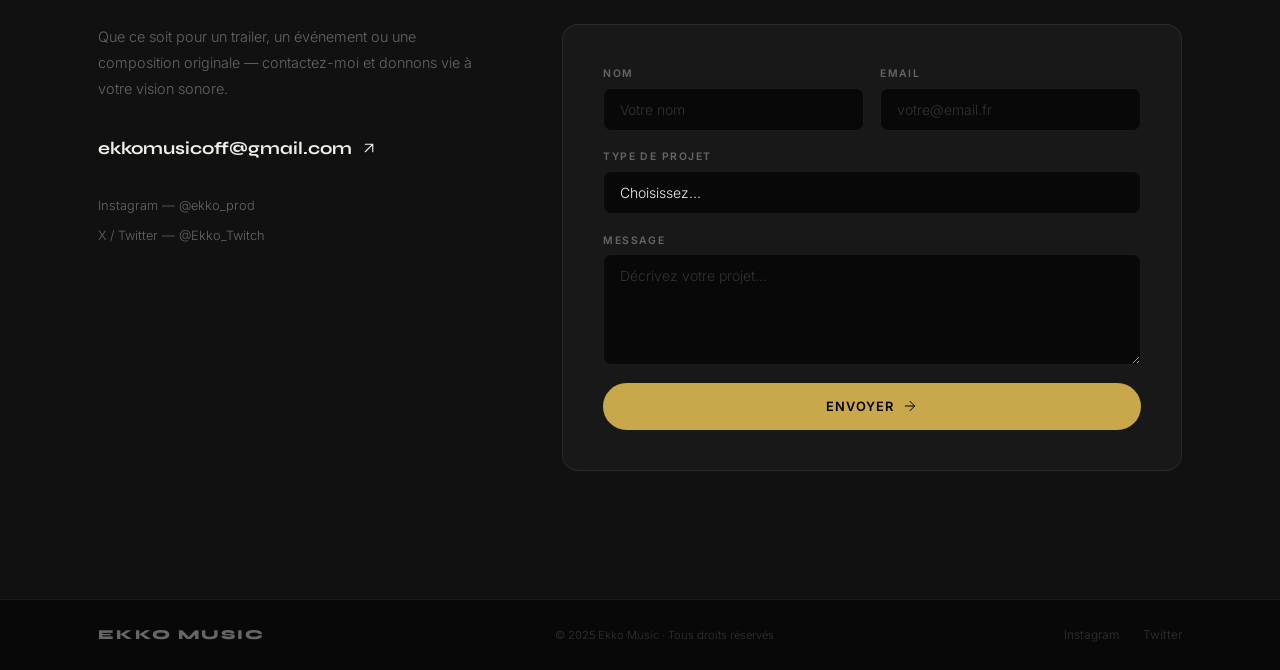
==== commit 4bc43e3f: "feat: refonte hero avec arc 3D de covers style toolost.com - Arc 3D animé avec 8 covers de projets e" ====
--- a/index.html
+++ b/index.html
@@ -3,26 +3,29 @@
 <head>
   <meta charset="UTF-8" />
   <meta name="viewport" content="width=device-width, initial-scale=1.0" />
-  <title>Ekko Music — Producteur Musical</title>
+  <title>Ekko Music — Compositeur & Directeur Sonore</title>
   <meta name="description" content="Ekko Music — Direction sonore, création musicale et composition pour vos projets pop culture, gaming et esports." />
   <link rel="preconnect" href="https://fonts.googleapis.com" />
   <link rel="preconnect" href="https://fonts.gstatic.com" crossorigin />
-  <link href="https://fonts.googleapis.com/css2?family=Cinzel:wght@400;600;900&family=Inter:wght@300;400;500;600&display=swap" rel="stylesheet" />
+  <link href="https://fonts.googleapis.com/css2?family=Syne:wght@700;800&family=Inter:wght@300;400;500&display=swap" rel="stylesheet" />
   <link rel="stylesheet" href="styles.css" />
 </head>
 <body>
 
-  <!-- ─── NAVIGATION ─── -->
+  <!-- ─── CURSEUR ─── -->
+  <div id="cursor-dot"></div>
+  <div id="cursor-ring"></div>
+
+  <!-- ─── NAVBAR ─── -->
   <nav id="navbar">
     <div class="nav-inner">
-      <a href="#accueil" class="nav-logo">EKKO<span>MUSIC</span></a>
+      <a href="#accueil" class="nav-logo">EKKO</a>
       <button class="nav-toggle" id="navToggle" aria-label="Menu">
-        <span></span><span></span><span></span>
+        <span></span><span></span>
       </button>
       <ul class="nav-links" id="navLinks">
-        <li><a href="#accueil">Accueil</a></li>
+        <li><a href="#projets">Projets</a></li>
         <li><a href="#services">Services</a></li>
-        <li><a href="#projets">Projets</a></li>
         <li><a href="#apropos">À propos</a></li>
         <li><a href="#contact" class="nav-cta">Contact</a></li>
       </ul>
@@ -31,318 +34,366 @@
 
   <!-- ─── HERO ─── -->
   <section id="accueil" class="hero">
+
+    <!-- Arrière-plan gradient -->
     <div class="hero-bg">
-      <div class="hero-overlay"></div>
-      <div class="hero-particles" id="particles"></div>
-    </div>
-    <div class="hero-content">
-      <p class="hero-tagline reveal">Direction sonore · Composition · Musique originale</p>
-      <h1 class="hero-title reveal">
-        <span class="title-line">EKKO</span>
-        <span class="title-line accent">MUSIC</span>
+      <div class="hero-glow hero-glow--left"></div>
+      <div class="hero-glow hero-glow--right"></div>
+    </div>
+
+    <!-- Texte central -->
+    <div class="hero-text">
+      <p class="hero-overline">Compositeur · Directeur Sonore</p>
+      <h1 class="hero-title">
+        <span class="line">La musique</span>
+        <span class="line">qui fait</span>
+        <span class="line accent">tout ressentir.</span>
       </h1>
-      <p class="hero-sub reveal">
-        Je compose des univers sonores pour les plus grands projets<br />
-        pop culture, gaming &amp; esports.
+      <p class="hero-desc">
+        Je compose des univers sonores pour les plus grands projets<br>
+        <em>pop culture, gaming &amp; esports.</em>
       </p>
-      <div class="hero-actions reveal">
+      <div class="hero-actions">
         <a href="#projets" class="btn-primary">Voir mes projets</a>
         <a href="#contact" class="btn-ghost">Me contacter</a>
       </div>
     </div>
-    <a href="#services" class="hero-scroll" aria-label="Scroll">
-      <span class="scroll-line"></span>
+
+    <!-- Arc 3D de covers -->
+    <div class="arc-scene" id="arcScene">
+      <div class="arc-track" id="arcTrack">
+
+        <!-- Les covers sont générées en JS mais on place les données ici -->
+        <div class="cover" data-index="0"
+          style="--grad: linear-gradient(135deg,#1a0040,#6600cc);"
+          data-title="Karmine Corp" data-sub="Blue Rising · Trailer">
+          <div class="cover-inner">
+            <div class="cover-art"><span>KC</span></div>
+            <p class="cover-title">Karmine Corp</p>
+            <p class="cover-sub">Blue Rising</p>
+          </div>
+        </div>
+
+        <div class="cover" data-index="1"
+          style="--grad: linear-gradient(135deg,#001840,#004db3);"
+          data-title="Galions 2026" data-sub="Trailer officiel">
+          <div class="cover-inner">
+            <div class="cover-art"><span>GL</span></div>
+            <p class="cover-title">Galions 2026</p>
+            <p class="cover-sub">Trailer officiel</p>
+          </div>
+        </div>
+
+        <div class="cover" data-index="2"
+          style="--grad: linear-gradient(135deg,#1a1000,#806000);"
+          data-title="Ascension" data-sub="Fortnite · Événement">
+          <div class="cover-inner">
+            <div class="cover-art"><span>AS</span></div>
+            <p class="cover-title">Ascension</p>
+            <p class="cover-sub">Fortnite · Event</p>
+          </div>
+        </div>
+
+        <div class="cover" data-index="3"
+          style="--grad: linear-gradient(135deg,#001a00,#006600);"
+          data-title="Ascension" data-sub="Trackmania · ZeratoR">
+          <div class="cover-inner">
+            <div class="cover-art"><span>TM</span></div>
+            <p class="cover-title">Ascension</p>
+            <p class="cover-sub">Trackmania</p>
+          </div>
+        </div>
+
+        <div class="cover" data-index="4"
+          style="--grad: linear-gradient(135deg,#200010,#800040);"
+          data-title="900K" data-sub="Album original">
+          <div class="cover-inner">
+            <div class="cover-art"><span>9K</span></div>
+            <p class="cover-title">900K</p>
+            <p class="cover-sub">Album</p>
+          </div>
+        </div>
+
+        <div class="cover" data-index="5"
+          style="--grad: linear-gradient(135deg,#0a0020,#3d0080);"
+          data-title="Galions 2025" data-sub="Trailer officiel">
+          <div class="cover-inner">
+            <div class="cover-art"><span>GL</span></div>
+            <p class="cover-title">Galions 2025</p>
+            <p class="cover-sub">Trailer officiel</p>
+          </div>
+        </div>
+
+        <div class="cover" data-index="6"
+          style="--grad: linear-gradient(135deg,#001a1a,#006666);"
+          data-title="ZeratoR" data-sub="Direction sonore">
+          <div class="cover-inner">
+            <div class="cover-art"><span>ZR</span></div>
+            <p class="cover-title">ZeratoR</p>
+            <p class="cover-sub">Direction sonore</p>
+          </div>
+        </div>
+
+        <div class="cover" data-index="7"
+          style="--grad: linear-gradient(135deg,#1a0800,#804000);"
+          data-title="Ekko OST" data-sub="Bande originale">
+          <div class="cover-inner">
+            <div class="cover-art"><span>EK</span></div>
+            <p class="cover-title">Ekko OST</p>
+            <p class="cover-sub">Bande originale</p>
+          </div>
+        </div>
+
+      </div>
+    </div>
+
+    <!-- Scroll indicator -->
+    <a href="#projets" class="hero-scroll">
+      <svg width="24" height="24" viewBox="0 0 24 24" fill="none">
+        <path d="M12 5v14M5 12l7 7 7-7" stroke="currentColor" stroke-width="1.5" stroke-linecap="round" stroke-linejoin="round"/>
+      </svg>
     </a>
   </section>
 
-  <!-- ─── CLIENTS / LOGOS ─── -->
-  <section class="clients">
+  <!-- ─── CLIENTS ─── -->
+  <div class="clients-bar">
+    <div class="clients-inner">
+      <span>Karmine Corp</span><span>·</span>
+      <span>ZeratoR</span><span>·</span>
+      <span>Galions</span><span>·</span>
+      <span>Fortnite</span><span>·</span>
+      <span>Trackmania</span><span>·</span>
+      <span>Esports FR</span><span>·</span>
+      <span>Karmine Corp</span><span>·</span>
+      <span>ZeratoR</span><span>·</span>
+      <span>Galions</span><span>·</span>
+      <span>Fortnite</span><span>·</span>
+      <span>Trackmania</span><span>·</span>
+      <span>Esports FR</span><span>·</span>
+    </div>
+  </div>
+
+  <!-- ─── PROJETS ─── -->
+  <section id="projets" class="section projets">
     <div class="container">
-      <p class="clients-label">Ils m'ont fait confiance</p>
-      <div class="clients-track">
-        <div class="clients-inner">
-          <span>Karmine Corp</span>
-          <span>ZeratoR</span>
-          <span>Galions</span>
-          <span>Fortnite Events</span>
-          <span>Trackmania</span>
-          <span>Esports FR</span>
-          <!-- duplicate for infinite scroll -->
-          <span>Karmine Corp</span>
-          <span>ZeratoR</span>
-          <span>Galions</span>
-          <span>Fortnite Events</span>
-          <span>Trackmania</span>
-          <span>Esports FR</span>
-        </div>
+      <header class="section-head">
+        <p class="section-label">Portfolio</p>
+        <h2>Mes projets</h2>
+      </header>
+
+      <div class="projets-filter">
+        <button class="f-btn active" data-f="all">Tous</button>
+        <button class="f-btn" data-f="trailer">Trailers</button>
+        <button class="f-btn" data-f="event">Événements</button>
+        <button class="f-btn" data-f="album">Albums</button>
+      </div>
+
+      <div class="projets-grid">
+
+        <div class="pcard" data-f="trailer">
+          <div class="pcard-img" style="background:linear-gradient(135deg,#1a0040,#6600cc)">
+            <span class="pcard-letters">KC</span>
+            <span class="pcard-tag">Trailer</span>
+          </div>
+          <div class="pcard-body">
+            <h3>Karmine Corp — Blue Rising</h3>
+            <p>Composition originale du trailer officiel</p>
+          </div>
+        </div>
+
+        <div class="pcard" data-f="trailer">
+          <div class="pcard-img" style="background:linear-gradient(135deg,#001840,#004db3)">
+            <span class="pcard-letters">GL</span>
+            <span class="pcard-tag">Trailer</span>
+          </div>
+          <div class="pcard-body">
+            <h3>Galions 2026</h3>
+            <p>Bande originale cinématique de la saison</p>
+          </div>
+        </div>
+
+        <div class="pcard" data-f="event">
+          <div class="pcard-img" style="background:linear-gradient(135deg,#1a1000,#806000)">
+            <span class="pcard-letters">AS</span>
+            <span class="pcard-tag">Événement</span>
+          </div>
+          <div class="pcard-body">
+            <h3>Ascension — Fortnite</h3>
+            <p>Direction sonore de l'événement en live</p>
+          </div>
+        </div>
+
+        <div class="pcard" data-f="event">
+          <div class="pcard-img" style="background:linear-gradient(135deg,#001a00,#006600)">
+            <span class="pcard-letters">TM</span>
+            <span class="pcard-tag">Événement</span>
+          </div>
+          <div class="pcard-body">
+            <h3>Ascension — Trackmania</h3>
+            <p>Habillage musical du tournoi ZeratoR</p>
+          </div>
+        </div>
+
+        <div class="pcard" data-f="album">
+          <div class="pcard-img" style="background:linear-gradient(135deg,#200010,#800040)">
+            <span class="pcard-letters">9K</span>
+            <span class="pcard-tag">Album</span>
+          </div>
+          <div class="pcard-body">
+            <h3>900K</h3>
+            <p>Album original — compositions sur différents univers</p>
+          </div>
+        </div>
+
+        <div class="pcard" data-f="trailer">
+          <div class="pcard-img" style="background:linear-gradient(135deg,#0a0020,#3d0080)">
+            <span class="pcard-letters">GL</span>
+            <span class="pcard-tag">Trailer</span>
+          </div>
+          <div class="pcard-body">
+            <h3>Galions 2025</h3>
+            <p>Musique originale pour la saison 2025</p>
+          </div>
+        </div>
+
       </div>
     </div>
   </section>
 
   <!-- ─── SERVICES ─── -->
-  <section id="services" class="services section">
+  <section id="services" class="section services">
     <div class="container">
-      <div class="section-header reveal">
-        <span class="section-label">Ce que je fais</span>
+      <header class="section-head">
+        <p class="section-label">Ce que je fais</p>
         <h2>Services</h2>
-      </div>
-      <div class="services-grid">
-
-        <div class="service-card reveal">
-          <div class="service-icon">
-            <svg viewBox="0 0 48 48" fill="none" xmlns="http://www.w3.org/2000/svg">
-              <circle cx="24" cy="24" r="20" stroke="currentColor" stroke-width="2"/>
-              <path d="M16 24a8 8 0 1 0 16 0" stroke="currentColor" stroke-width="2" stroke-linecap="round"/>
-              <line x1="24" y1="4" x2="24" y2="14" stroke="currentColor" stroke-width="2" stroke-linecap="round"/>
-              <line x1="24" y1="34" x2="24" y2="44" stroke="currentColor" stroke-width="2" stroke-linecap="round"/>
-            </svg>
-          </div>
-          <h3>Direction Sonore</h3>
-          <p>Je construis l'identité sonore de votre projet de A à Z — du brief créatif jusqu'au rendu final, avec une cohérence artistique irréprochable.</p>
-        </div>
-
-        <div class="service-card reveal">
-          <div class="service-icon">
-            <svg viewBox="0 0 48 48" fill="none" xmlns="http://www.w3.org/2000/svg">
-              <rect x="6" y="16" width="36" height="20" rx="3" stroke="currentColor" stroke-width="2"/>
-              <path d="M18 26l6-4 6 4" stroke="currentColor" stroke-width="2" stroke-linecap="round" stroke-linejoin="round"/>
-              <line x1="14" y1="12" x2="34" y2="12" stroke="currentColor" stroke-width="2" stroke-linecap="round"/>
-              <line x1="18" y1="8" x2="30" y2="8" stroke="currentColor" stroke-width="2" stroke-linecap="round"/>
-            </svg>
-          </div>
-          <h3>Composition Originale</h3>
-          <p>Bandes originales sur-mesure pour trailers, événements en direct, clips et contenus audiovisuels. Chaque note raconte votre histoire.</p>
-        </div>
-
-        <div class="service-card reveal">
-          <div class="service-icon">
-            <svg viewBox="0 0 48 48" fill="none" xmlns="http://www.w3.org/2000/svg">
-              <polygon points="10,8 38,24 10,40" stroke="currentColor" stroke-width="2" stroke-linejoin="round"/>
-            </svg>
-          </div>
-          <h3>Gaming &amp; Esports</h3>
-          <p>Musique pensée pour l'univers gaming : trailers de compétitions, hymnes de club, ambiances de broadcast — intensité et émotion garanties.</p>
-        </div>
-
-        <div class="service-card reveal">
-          <div class="service-icon">
-            <svg viewBox="0 0 48 48" fill="none" xmlns="http://www.w3.org/2000/svg">
-              <path d="M24 6 L42 18 L42 36 L24 42 L6 36 L6 18 Z" stroke="currentColor" stroke-width="2" stroke-linejoin="round"/>
-              <circle cx="24" cy="24" r="6" stroke="currentColor" stroke-width="2"/>
-            </svg>
-          </div>
-          <h3>Événements Live</h3>
-          <p>Habillages musicaux pour événements pop culture, tournois esports et shows en direct. De l'ouverture au closing, je crée le fil rouge sonore.</p>
+      </header>
+      <div class="services-list">
+
+        <div class="svc">
+          <span class="svc-num">01</span>
+          <div class="svc-body">
+            <h3>Direction Sonore</h3>
+            <p>Je construis l'identité sonore de votre projet de A à Z — du brief créatif jusqu'au rendu final, avec une cohérence artistique irréprochable.</p>
+          </div>
+          <svg class="svc-arrow" viewBox="0 0 24 24" fill="none"><path d="M7 17L17 7M17 7H7M17 7v10" stroke="currentColor" stroke-width="1.5" stroke-linecap="round"/></svg>
+        </div>
+
+        <div class="svc">
+          <span class="svc-num">02</span>
+          <div class="svc-body">
+            <h3>Composition Originale</h3>
+            <p>Bandes originales sur-mesure pour trailers, événements en direct, clips et contenus audiovisuels. Chaque note raconte votre histoire.</p>
+          </div>
+          <svg class="svc-arrow" viewBox="0 0 24 24" fill="none"><path d="M7 17L17 7M17 7H7M17 7v10" stroke="currentColor" stroke-width="1.5" stroke-linecap="round"/></svg>
+        </div>
+
+        <div class="svc">
+          <span class="svc-num">03</span>
+          <div class="svc-body">
+            <h3>Gaming &amp; Esports</h3>
+            <p>Trailers de compétitions, hymnes de club, ambiances de broadcast — intensité et émotion garanties pour l'univers gaming.</p>
+          </div>
+          <svg class="svc-arrow" viewBox="0 0 24 24" fill="none"><path d="M7 17L17 7M17 7H7M17 7v10" stroke="currentColor" stroke-width="1.5" stroke-linecap="round"/></svg>
+        </div>
+
+        <div class="svc">
+          <span class="svc-num">04</span>
+          <div class="svc-body">
+            <h3>Événements Live</h3>
+            <p>Habillages musicaux pour événements pop culture et tournois esports. Du générique d'ouverture au closing, je crée le fil rouge sonore.</p>
+          </div>
+          <svg class="svc-arrow" viewBox="0 0 24 24" fill="none"><path d="M7 17L17 7M17 7H7M17 7v10" stroke="currentColor" stroke-width="1.5" stroke-linecap="round"/></svg>
         </div>
 
       </div>
     </div>
   </section>
 
-  <!-- ─── PROJETS ─── -->
-  <section id="projets" class="projets section">
+  <!-- ─── À PROPOS ─── -->
+  <section id="apropos" class="section apropos">
+    <div class="container apropos-inner">
+      <div class="apropos-left">
+        <div class="apropos-photo">
+          <span>EK</span>
+        </div>
+      </div>
+      <div class="apropos-right">
+        <p class="section-label">Qui suis-je ?</p>
+        <h2>Ekko Music</h2>
+        <p class="apropos-lead">Compositeur et directeur sonore spécialisé dans les univers pop culture, gaming et esports.</p>
+        <p>Je crée de la musique qui marque les esprits — des compositions épiques pour les plus grands événements esports français jusqu'aux bandes originales d'albums. Chaque projet est une nouvelle aventure sonore, pensée pour émouvoir et captiver.</p>
+        <div class="apropos-stats">
+          <div>
+            <strong>+50</strong>
+            <span>Projets</span>
+          </div>
+          <div>
+            <strong>+10</strong>
+            <span>Clients</span>
+          </div>
+          <div>
+            <strong>100%</strong>
+            <span>Sur-mesure</span>
+          </div>
+        </div>
+        <a href="#contact" class="btn-primary">Travailler ensemble</a>
+      </div>
+    </div>
+  </section>
+
+  <!-- ─── CONTACT ─── -->
+  <section id="contact" class="section contact">
     <div class="container">
-      <div class="section-header reveal">
-        <span class="section-label">Mon travail</span>
-        <h2>Projets</h2>
-      </div>
-
-      <div class="projets-filters reveal">
-        <button class="filter-btn active" data-filter="all">Tous</button>
-        <button class="filter-btn" data-filter="trailer">Trailers</button>
-        <button class="filter-btn" data-filter="event">Événements</button>
-        <button class="filter-btn" data-filter="album">Albums</button>
-      </div>
-
-      <div class="projets-grid">
-
-        <article class="projet-card reveal" data-category="trailer">
-          <div class="projet-img" style="--bg: linear-gradient(135deg, #1a0533 0%, #4a0080 100%);">
-            <span class="projet-play">▶</span>
-            <span class="projet-cat">Trailer</span>
-          </div>
-          <div class="projet-info">
-            <h3>Karmine Corp — Blue Rising</h3>
-            <p>Composition originale du trailer officiel de la Karmine Corp</p>
-          </div>
-        </article>
-
-        <article class="projet-card reveal" data-category="trailer">
-          <div class="projet-img" style="--bg: linear-gradient(135deg, #001a40 0%, #003380 100%);">
-            <span class="projet-play">▶</span>
-            <span class="projet-cat">Trailer</span>
-          </div>
-          <div class="projet-info">
-            <h3>Galions 2026</h3>
-            <p>Bande originale cinématique pour le trailer de l'équipe Galions</p>
-          </div>
-        </article>
-
-        <article class="projet-card reveal" data-category="event">
-          <div class="projet-img" style="--bg: linear-gradient(135deg, #1a1a00 0%, #806600 100%);">
-            <span class="projet-play">▶</span>
-            <span class="projet-cat">Événement</span>
-          </div>
-          <div class="projet-info">
-            <h3>Ascension — Fortnite</h3>
-            <p>Direction sonore de l'événement Ascension sur Fortnite</p>
-          </div>
-        </article>
-
-        <article class="projet-card reveal" data-category="event">
-          <div class="projet-img" style="--bg: linear-gradient(135deg, #001a1a 0%, #006666 100%);">
-            <span class="projet-play">▶</span>
-            <span class="projet-cat">Événement</span>
-          </div>
-          <div class="projet-info">
-            <h3>Ascension — Trackmania</h3>
-            <p>Habillage musical du tournoi Trackmania en partenariat avec ZeratoR</p>
-          </div>
-        </article>
-
-        <article class="projet-card reveal" data-category="album">
-          <div class="projet-img" style="--bg: linear-gradient(135deg, #1a0a00 0%, #80400a 100%);">
-            <span class="projet-play">▶</span>
-            <span class="projet-cat">Album</span>
-          </div>
-          <div class="projet-info">
-            <h3>900K</h3>
-            <p>Album original — une collection de compositions à travers différents univers sonores</p>
-          </div>
-        </article>
-
-        <article class="projet-card reveal" data-category="trailer">
-          <div class="projet-img" style="--bg: linear-gradient(135deg, #0a001a 0%, #3d0066 100%);">
-            <span class="projet-play">▶</span>
-            <span class="projet-cat">Trailer</span>
-          </div>
-          <div class="projet-info">
-            <h3>Galions 2025</h3>
-            <p>Musique originale pour le trailer de saison 2025 de l'équipe Galions</p>
-          </div>
-        </article>
-
-      </div>
-
-      <div class="projets-cta reveal">
-        <a href="https://ekko-music.fr" target="_blank" rel="noopener" class="btn-primary">Voir tous les projets</a>
-      </div>
-    </div>
-  </section>
-
-  <!-- ─── À PROPOS ─── -->
-  <section id="apropos" class="apropos section">
-    <div class="container apropos-inner">
-      <div class="apropos-visual reveal">
-        <div class="apropos-img-wrap">
-          <div class="apropos-img-placeholder">
-            <span>EK</span>
-          </div>
-          <div class="apropos-badge">
-            <span class="badge-num">+50</span>
-            <span class="badge-label">Projets réalisés</span>
-          </div>
-        </div>
-      </div>
-      <div class="apropos-text reveal">
-        <span class="section-label">Qui suis-je ?</span>
-        <h2>Ekko Music</h2>
-        <p class="apropos-lead">
-          Compositeur et directeur sonore spécialisé dans les univers pop culture, gaming et esports.
-        </p>
-        <p>
-          Je crée de la musique qui marque les esprits — des compositions épiques pour les plus grands événements esports français jusqu'aux bandes originales d'albums. Chaque projet est une nouvelle aventure sonore, pensée pour émouvoir et captiver.
-        </p>
-        <p>
-          Collaborateur de Karmine Corp, ZeratoR, Galions et bien d'autres, je mets mon expertise au service des projets qui veulent frapper fort.
-        </p>
-        <div class="apropos-stats">
-          <div class="stat">
-            <span class="stat-num">+50</span>
-            <span class="stat-label">Projets</span>
-          </div>
-          <div class="stat">
-            <span class="stat-num">+10</span>
-            <span class="stat-label">Clients</span>
-          </div>
-          <div class="stat">
-            <span class="stat-num">100%</span>
-            <span class="stat-label">Sur-mesure</span>
-          </div>
-        </div>
-        <a href="#contact" class="btn-primary">Travailler ensemble</a>
-      </div>
-    </div>
-  </section>
-
-  <!-- ─── CONTACT ─── -->
-  <section id="contact" class="contact section">
-    <div class="container">
-      <div class="section-header reveal">
-        <span class="section-label">Parlons-en</span>
-        <h2>Contact</h2>
-      </div>
+      <header class="section-head">
+        <p class="section-label">Parlons-en</p>
+        <h2>Un projet ?</h2>
+      </header>
       <div class="contact-inner">
-        <div class="contact-info reveal">
-          <h3>Un projet en tête ?</h3>
-          <p>Que ce soit pour un trailer, un événement ou une composition originale — je suis là pour donner vie à votre vision sonore.</p>
-          <a href="mailto:ekkomusicoff@gmail.com" class="contact-email">
-            <svg viewBox="0 0 24 24" fill="none" xmlns="http://www.w3.org/2000/svg" width="20" height="20">
-              <rect x="2" y="4" width="20" height="16" rx="2" stroke="currentColor" stroke-width="1.5"/>
-              <path d="M2 8l10 6 10-6" stroke="currentColor" stroke-width="1.5" stroke-linecap="round"/>
-            </svg>
+        <div class="contact-left">
+          <p>Que ce soit pour un trailer, un événement ou une composition originale — contactez-moi et donnons vie à votre vision sonore.</p>
+          <a href="mailto:ekkomusicoff@gmail.com" class="contact-mailto">
             ekkomusicoff@gmail.com
+            <svg viewBox="0 0 24 24" fill="none" width="18" height="18"><path d="M7 17L17 7M17 7H7M17 7v10" stroke="currentColor" stroke-width="1.5" stroke-linecap="round"/></svg>
           </a>
           <div class="contact-socials">
-            <a href="https://instagram.com/ekko_prod" target="_blank" rel="noopener" class="social-link">
-              <svg viewBox="0 0 24 24" fill="none" xmlns="http://www.w3.org/2000/svg" width="22" height="22">
-                <rect x="2" y="2" width="20" height="20" rx="5" stroke="currentColor" stroke-width="1.5"/>
-                <circle cx="12" cy="12" r="4" stroke="currentColor" stroke-width="1.5"/>
-                <circle cx="17.5" cy="6.5" r="1" fill="currentColor"/>
-              </svg>
-              @ekko_prod
+            <a href="https://instagram.com/ekko_prod" target="_blank" rel="noopener">
+              Instagram — @ekko_prod
             </a>
-            <a href="https://x.com/Ekko_Twitch" target="_blank" rel="noopener" class="social-link">
-              <svg viewBox="0 0 24 24" fill="none" xmlns="http://www.w3.org/2000/svg" width="22" height="22">
-                <path d="M4 4l16 16M4 20L20 4" stroke="currentColor" stroke-width="1.5" stroke-linecap="round"/>
-              </svg>
-              @Ekko_Twitch
+            <a href="https://x.com/Ekko_Twitch" target="_blank" rel="noopener">
+              X / Twitter — @Ekko_Twitch
             </a>
           </div>
         </div>
-        <form class="contact-form reveal" id="contactForm" novalidate>
+        <form class="contact-form" id="contactForm" novalidate>
           <div class="form-row">
-            <div class="form-group">
-              <label for="nom">Votre nom</label>
-              <input type="text" id="nom" name="nom" placeholder="Jean Dupont" required />
+            <div class="fg">
+              <label for="nom">Nom</label>
+              <input id="nom" type="text" placeholder="Votre nom" required />
             </div>
-            <div class="form-group">
-              <label for="email">Votre email</label>
-              <input type="email" id="email" name="email" placeholder="jean@exemple.fr" required />
+            <div class="fg">
+              <label for="email">Email</label>
+              <input id="email" type="email" placeholder="votre@email.fr" required />
             </div>
           </div>
-          <div class="form-group">
-            <label for="sujet">Sujet</label>
-            <select id="sujet" name="sujet">
-              <option value="">Choisissez un type de projet...</option>
-              <option value="trailer">Trailer / Teaser</option>
-              <option value="event">Événement live</option>
-              <option value="album">Album / EP</option>
-              <option value="direction">Direction sonore</option>
-              <option value="autre">Autre</option>
+          <div class="fg">
+            <label for="sujet">Type de projet</label>
+            <select id="sujet">
+              <option value="">Choisissez...</option>
+              <option>Trailer / Teaser</option>
+              <option>Événement live</option>
+              <option>Album / EP</option>
+              <option>Direction sonore</option>
+              <option>Autre</option>
             </select>
           </div>
-          <div class="form-group">
-            <label for="message">Décrivez votre projet</label>
-            <textarea id="message" name="message" rows="5" placeholder="Parlez-moi de votre projet, vos ambitions, votre calendrier..." required></textarea>
+          <div class="fg">
+            <label for="message">Message</label>
+            <textarea id="message" rows="5" placeholder="Décrivez votre projet..." required></textarea>
           </div>
           <button type="submit" class="btn-primary btn-full">
-            Envoyer le message
-            <svg viewBox="0 0 24 24" fill="none" xmlns="http://www.w3.org/2000/svg" width="18" height="18">
-              <path d="M5 12h14M12 5l7 7-7 7" stroke="currentColor" stroke-width="1.5" stroke-linecap="round" stroke-linejoin="round"/>
-            </svg>
+            Envoyer
+            <svg viewBox="0 0 24 24" fill="none" width="16" height="16"><path d="M5 12h14M12 5l7 7-7 7" stroke="currentColor" stroke-width="1.5" stroke-linecap="round" stroke-linejoin="round"/></svg>
           </button>
-          <p class="form-note">* Le formulaire ouvrira votre client mail. Vous pouvez aussi écrire directement à ekkomusicoff@gmail.com</p>
         </form>
       </div>
     </div>
@@ -351,21 +402,11 @@
   <!-- ─── FOOTER ─── -->
   <footer class="footer">
     <div class="container footer-inner">
-      <a href="#accueil" class="footer-logo">EKKO<span>MUSIC</span></a>
-      <p class="footer-copy">© 2025 Ekko Music · Tous droits réservés</p>
-      <div class="footer-socials">
-        <a href="https://instagram.com/ekko_prod" target="_blank" rel="noopener" aria-label="Instagram">
-          <svg viewBox="0 0 24 24" fill="none" xmlns="http://www.w3.org/2000/svg" width="20" height="20">
-            <rect x="2" y="2" width="20" height="20" rx="5" stroke="currentColor" stroke-width="1.5"/>
-            <circle cx="12" cy="12" r="4" stroke="currentColor" stroke-width="1.5"/>
-            <circle cx="17.5" cy="6.5" r="1" fill="currentColor"/>
-          </svg>
-        </a>
-        <a href="https://x.com/Ekko_Twitch" target="_blank" rel="noopener" aria-label="X / Twitter">
-          <svg viewBox="0 0 24 24" fill="none" xmlns="http://www.w3.org/2000/svg" width="20" height="20">
-            <path d="M4 4l16 16M4 20L20 4" stroke="currentColor" stroke-width="1.5" stroke-linecap="round"/>
-          </svg>
-        </a>
+      <span class="footer-logo">EKKO MUSIC</span>
+      <span class="footer-copy">© 2025 Ekko Music · Tous droits réservés</span>
+      <div class="footer-links">
+        <a href="https://instagram.com/ekko_prod" target="_blank" rel="noopener">Instagram</a>
+        <a href="https://x.com/Ekko_Twitch" target="_blank" rel="noopener">Twitter</a>
       </div>
     </div>
   </footer>
--- a/styles.css
+++ b/styles.css
@@ -1,239 +1,165 @@
 /* ================================================================
-   EKKO MUSIC — Cinematic Dark Theme
+   EKKO MUSIC — Style inspiré toolost.com
    ================================================================ */
 
 :root {
-  --gold:        #c9a84c;
-  --gold-light:  #e8c97a;
-  --gold-dim:    #8a6f2e;
-  --bg:          #080808;
-  --bg-2:        #0e0e0e;
-  --bg-3:        #141414;
-  --surface:     #1a1a1a;
-  --surface-2:   #222222;
-  --border:      rgba(201, 168, 76, 0.15);
-  --text:        #f0ece4;
-  --text-muted:  #8a8680;
-  --text-dim:    #555148;
-  --font-title:  'Cinzel', serif;
-  --font-body:   'Inter', sans-serif;
-  --radius:      8px;
-  --radius-lg:   16px;
-  --transition:  0.35s cubic-bezier(0.4, 0, 0.2, 1);
-  --max-w:       1200px;
-}
-
-/* ── RESET ── */
+  --bg:        #080808;
+  --bg2:       #111111;
+  --surface:   #181818;
+  --border:    rgba(255,255,255,0.08);
+  --gold:      #c9a84c;
+  --gold2:     #e8c97a;
+  --text:      #f2efe8;
+  --muted:     #666;
+  --dim:       #333;
+  --font-h:    'Syne', sans-serif;
+  --font-b:    'Inter', sans-serif;
+  --r:         10px;
+  --t:         0.3s cubic-bezier(.4,0,.2,1);
+  --max:       1180px;
+}
+
 *, *::before, *::after { box-sizing: border-box; margin: 0; padding: 0; }
-html { scroll-behavior: smooth; font-size: 16px; }
+html { scroll-behavior: smooth; }
 body {
   background: var(--bg);
   color: var(--text);
-  font-family: var(--font-body);
+  font-family: var(--font-b);
   font-weight: 300;
-  line-height: 1.7;
+  line-height: 1.65;
   overflow-x: hidden;
-}
-img, svg { display: block; max-width: 100%; }
+  cursor: none;
+}
 a { color: inherit; text-decoration: none; }
 ul { list-style: none; }
-button { cursor: pointer; border: none; background: none; font: inherit; }
-
-/* ── SCROLLBAR ── */
-::-webkit-scrollbar { width: 4px; }
-::-webkit-scrollbar-track { background: var(--bg); }
-::-webkit-scrollbar-thumb { background: var(--gold-dim); border-radius: 2px; }
+button { cursor: none; border: none; background: none; font: inherit; color: inherit; }
+::-webkit-scrollbar { width: 3px; }
+::-webkit-scrollbar-thumb { background: var(--dim); border-radius: 2px; }
+
+/* ── CURSEUR ── */
+#cursor-dot {
+  position: fixed;
+  width: 6px; height: 6px;
+  background: var(--gold);
+  border-radius: 50%;
+  pointer-events: none;
+  z-index: 9999;
+  transform: translate(-50%,-50%);
+  transition: transform .1s ease, opacity .2s;
+  will-change: left, top;
+}
+#cursor-ring {
+  position: fixed;
+  width: 36px; height: 36px;
+  border: 1px solid rgba(201,168,76,.45);
+  border-radius: 50%;
+  pointer-events: none;
+  z-index: 9998;
+  transform: translate(-50%,-50%);
+  transition: width .25s ease, height .25s ease, border-color .25s;
+  will-change: left, top;
+}
+body.cursor-hover #cursor-ring {
+  width: 56px; height: 56px;
+  border-color: rgba(201,168,76,.85);
+}
 
 /* ── CONTAINER ── */
-.container {
-  max-width: var(--max-w);
-  margin: 0 auto;
-  padding: 0 clamp(1rem, 5vw, 3rem);
-}
-
-/* ── SECTION ── */
-.section { padding: clamp(5rem, 10vw, 8rem) 0; }
-
-.section-header {
-  text-align: center;
-  margin-bottom: clamp(3rem, 6vw, 5rem);
-}
-.section-header h2 {
-  font-family: var(--font-title);
-  font-size: clamp(2rem, 5vw, 3.5rem);
-  font-weight: 600;
-  letter-spacing: 0.05em;
-  color: var(--text);
-  margin-top: 0.4rem;
-}
+.container { max-width: var(--max); margin: 0 auto; padding: 0 clamp(1.25rem,5vw,3rem); }
+.section    { padding: clamp(5rem,10vw,8rem) 0; }
+
+/* ── SECTION HEAD ── */
+.section-head { margin-bottom: clamp(2.5rem,6vw,4.5rem); }
 .section-label {
-  display: inline-block;
-  font-size: 0.7rem;
-  font-weight: 600;
-  letter-spacing: 0.25em;
+  font-size: .65rem;
+  font-weight: 500;
+  letter-spacing: .28em;
   text-transform: uppercase;
   color: var(--gold);
-  position: relative;
-  padding: 0 1.2rem;
-}
-.section-label::before,
-.section-label::after {
-  content: '';
-  position: absolute;
-  top: 50%;
-  width: 2rem;
-  height: 1px;
-  background: var(--gold-dim);
-}
-.section-label::before { right: 100%; margin-right: -1.2rem; }
-.section-label::after  { left: 100%;  margin-left: -1.2rem; }
-
-/* ── BUTTONS ── */
+  margin-bottom: .6rem;
+}
+.section-head h2 {
+  font-family: var(--font-h);
+  font-size: clamp(2.4rem,5vw,4rem);
+  font-weight: 800;
+  line-height: 1;
+  letter-spacing: -.02em;
+  color: var(--text);
+}
+
+/* ── BOUTONS ── */
 .btn-primary {
-  display: inline-flex;
-  align-items: center;
-  gap: 0.5rem;
-  padding: 0.85rem 2rem;
+  display: inline-flex; align-items: center; gap: .5rem;
+  padding: .8rem 1.8rem;
   background: var(--gold);
   color: #000;
-  font-weight: 600;
-  font-size: 0.875rem;
-  letter-spacing: 0.08em;
-  text-transform: uppercase;
-  border-radius: var(--radius);
-  transition: var(--transition);
-}
-.btn-primary:hover {
-  background: var(--gold-light);
-  transform: translateY(-2px);
-  box-shadow: 0 8px 24px rgba(201, 168, 76, 0.3);
-}
-
+  font-size: .8rem; font-weight: 600;
+  letter-spacing: .07em; text-transform: uppercase;
+  border-radius: 100px;
+  transition: var(--t);
+}
+.btn-primary:hover { background: var(--gold2); transform: translateY(-2px); box-shadow: 0 8px 28px rgba(201,168,76,.35); }
 .btn-ghost {
-  display: inline-flex;
-  align-items: center;
-  gap: 0.5rem;
-  padding: 0.85rem 2rem;
+  display: inline-flex; align-items: center; gap: .5rem;
+  padding: .8rem 1.8rem;
   border: 1px solid var(--border);
   color: var(--text);
-  font-weight: 500;
-  font-size: 0.875rem;
-  letter-spacing: 0.08em;
-  text-transform: uppercase;
-  border-radius: var(--radius);
-  transition: var(--transition);
-}
-.btn-ghost:hover {
-  border-color: var(--gold);
-  color: var(--gold);
-  transform: translateY(-2px);
-}
-
+  font-size: .8rem; font-weight: 500;
+  letter-spacing: .07em; text-transform: uppercase;
+  border-radius: 100px;
+  transition: var(--t);
+}
+.btn-ghost:hover { border-color: rgba(255,255,255,.3); transform: translateY(-2px); }
 .btn-full { width: 100%; justify-content: center; }
 
-/* ── REVEAL ANIMATION ── */
-.reveal {
-  opacity: 0;
-  transform: translateY(28px);
-  transition: opacity 0.7s ease, transform 0.7s ease;
-}
-.reveal.visible {
-  opacity: 1;
-  transform: translateY(0);
-}
-
-/* ================================================================
-   NAVIGATION
+/* ================================================================
+   NAVBAR
    ================================================================ */
 #navbar {
-  position: fixed;
-  top: 0; left: 0; right: 0;
-  z-index: 100;
-  padding: 1.25rem 0;
-  transition: background var(--transition), padding var(--transition), backdrop-filter var(--transition);
+  position: fixed; top: 0; left: 0; right: 0;
+  z-index: 200;
+  padding: 1.5rem 0;
+  transition: background var(--t), padding var(--t);
 }
 #navbar.scrolled {
-  background: rgba(8, 8, 8, 0.92);
-  backdrop-filter: blur(12px);
-  padding: 0.75rem 0;
+  background: rgba(8,8,8,.88);
+  backdrop-filter: blur(16px);
+  padding: .9rem 0;
   border-bottom: 1px solid var(--border);
 }
-
 .nav-inner {
-  max-width: var(--max-w);
-  margin: 0 auto;
-  padding: 0 clamp(1rem, 5vw, 3rem);
-  display: flex;
-  align-items: center;
-  justify-content: space-between;
-}
-
+  max-width: var(--max); margin: 0 auto;
+  padding: 0 clamp(1.25rem,5vw,3rem);
+  display: flex; align-items: center; justify-content: space-between;
+}
 .nav-logo {
-  font-family: var(--font-title);
-  font-size: 1.3rem;
-  font-weight: 900;
-  letter-spacing: 0.1em;
+  font-family: var(--font-h);
+  font-size: 1.15rem; font-weight: 800;
+  letter-spacing: .12em;
   color: var(--text);
-  transition: color var(--transition);
-}
-.nav-logo span { color: var(--gold); }
-.nav-logo:hover { color: var(--gold-light); }
-
-.nav-links {
-  display: flex;
-  align-items: center;
-  gap: 2.5rem;
-}
+}
+.nav-links { display: flex; align-items: center; gap: 2.5rem; }
 .nav-links a {
-  font-size: 0.8rem;
-  font-weight: 500;
-  letter-spacing: 0.12em;
-  text-transform: uppercase;
-  color: var(--text-muted);
-  transition: color var(--transition);
-  position: relative;
-}
-.nav-links a::after {
-  content: '';
-  position: absolute;
-  bottom: -3px; left: 0;
-  width: 0; height: 1px;
-  background: var(--gold);
-  transition: width var(--transition);
+  font-size: .75rem; font-weight: 500;
+  letter-spacing: .1em; text-transform: uppercase;
+  color: var(--muted);
+  transition: color var(--t);
 }
 .nav-links a:hover { color: var(--text); }
-.nav-links a:hover::after { width: 100%; }
-
 .nav-cta {
-  color: var(--gold) !important;
-  border: 1px solid var(--border);
-  padding: 0.45rem 1.1rem;
-  border-radius: var(--radius);
-  transition: background var(--transition), border-color var(--transition) !important;
-}
-.nav-cta::after { display: none; }
-.nav-cta:hover {
-  background: rgba(201, 168, 76, 0.12) !important;
-  border-color: var(--gold) !important;
-}
-
+  padding: .45rem 1.1rem !important;
+  border: 1px solid var(--border) !important;
+  border-radius: 100px;
+  color: var(--text) !important;
+  transition: border-color var(--t) !important;
+}
+.nav-cta:hover { border-color: var(--gold) !important; color: var(--gold) !important; }
 .nav-toggle {
-  display: none;
-  flex-direction: column;
-  gap: 5px;
-  padding: 4px;
-}
-.nav-toggle span {
-  display: block;
-  width: 24px;
-  height: 2px;
-  background: var(--text);
-  border-radius: 2px;
-  transition: var(--transition);
-}
-.nav-toggle.open span:nth-child(1) { transform: translateY(7px) rotate(45deg); }
-.nav-toggle.open span:nth-child(2) { opacity: 0; }
-.nav-toggle.open span:nth-child(3) { transform: translateY(-7px) rotate(-45deg); }
+  display: none; flex-direction: column; gap: 6px; padding: 4px; cursor: none;
+}
+.nav-toggle span { display: block; width: 22px; height: 1.5px; background: var(--text); border-radius: 2px; transition: var(--t); }
+.nav-toggle.open span:nth-child(1) { transform: translateY(7.5px) rotate(45deg); }
+.nav-toggle.open span:nth-child(2) { transform: translateY(-7.5px) rotate(-45deg); }
 
 /* ================================================================
    HERO
@@ -242,642 +168,458 @@
   position: relative;
   min-height: 100svh;
   display: flex;
+  flex-direction: column;
   align-items: center;
   justify-content: center;
   overflow: hidden;
-}
-
-.hero-bg {
+  padding-bottom: 8rem;
+}
+
+/* Glows de fond */
+.hero-bg { position: absolute; inset: 0; pointer-events: none; }
+.hero-glow {
   position: absolute;
-  inset: 0;
-  background: radial-gradient(ellipse 80% 60% at 50% 40%, #1c1200 0%, #080808 70%);
-}
-.hero-overlay {
-  position: absolute;
-  inset: 0;
-  background:
-    radial-gradient(ellipse 50% 40% at 30% 60%, rgba(201, 168, 76, 0.06) 0%, transparent 60%),
-    radial-gradient(ellipse 40% 30% at 70% 30%, rgba(201, 168, 76, 0.04) 0%, transparent 60%);
-}
-
-/* gold noise grain */
-.hero-bg::after {
-  content: '';
-  position: absolute;
-  inset: 0;
-  background-image: url("data:image/svg+xml,%3Csvg viewBox='0 0 256 256' xmlns='http://www.w3.org/2000/svg'%3E%3Cfilter id='noise'%3E%3CfeTurbulence type='fractalNoise' baseFrequency='0.9' numOctaves='4' stitchTiles='stitch'/%3E%3C/filter%3E%3Crect width='100%25' height='100%25' filter='url(%23noise)' opacity='0.03'/%3E%3C/svg%3E");
-  opacity: 0.4;
-  pointer-events: none;
-}
-
-.hero-particles {
-  position: absolute;
-  inset: 0;
-  pointer-events: none;
-}
-
-.hero-content {
-  position: relative;
-  z-index: 2;
+  width: 600px; height: 600px;
+  border-radius: 50%;
+  filter: blur(120px);
+  opacity: .18;
+}
+.hero-glow--left  { top: -10%; left: -15%; background: #6600cc; }
+.hero-glow--right { bottom: -10%; right: -15%; background: #c9a84c; }
+
+/* Texte hero */
+.hero-text {
+  position: relative; z-index: 2;
   text-align: center;
-  padding: clamp(6rem, 12vw, 10rem) clamp(1rem, 5vw, 3rem) 4rem;
-  max-width: 900px;
-  margin: 0 auto;
-}
-
-.hero-tagline {
-  font-size: 0.7rem;
-  font-weight: 600;
-  letter-spacing: 0.35em;
-  text-transform: uppercase;
+  padding: clamp(6rem,12vw,9rem) clamp(1rem,5vw,3rem) 2rem;
+  max-width: 860px;
+}
+.hero-overline {
+  font-size: .65rem; font-weight: 500;
+  letter-spacing: .3em; text-transform: uppercase;
   color: var(--gold);
   margin-bottom: 1.5rem;
-  transition-delay: 0.1s;
-}
-
+  opacity: 0; animation: fadeUp .8s .2s forwards;
+}
 .hero-title {
-  font-family: var(--font-title);
-  font-size: clamp(4rem, 15vw, 9rem);
-  font-weight: 900;
-  line-height: 0.95;
-  letter-spacing: 0.05em;
+  font-family: var(--font-h);
+  font-size: clamp(3rem,9vw,7rem);
+  font-weight: 800;
+  line-height: .95;
+  letter-spacing: -.03em;
   margin-bottom: 1.5rem;
 }
-.title-line { display: block; }
-.title-line.accent { color: var(--gold); }
-.hero-title .reveal { transition-delay: 0.2s; }
-
-.hero-sub {
-  font-size: clamp(0.95rem, 2vw, 1.15rem);
-  color: var(--text-muted);
+.hero-title .line {
+  display: block;
+  opacity: 0; animation: fadeUp .8s forwards;
+}
+.hero-title .line:nth-child(1) { animation-delay: .35s; }
+.hero-title .line:nth-child(2) { animation-delay: .5s; }
+.hero-title .line:nth-child(3) { animation-delay: .65s; }
+.hero-title .accent { color: var(--gold); }
+
+.hero-desc {
+  font-size: clamp(.9rem,1.8vw,1.05rem);
+  color: var(--muted);
   line-height: 1.8;
   margin-bottom: 2.5rem;
-  transition-delay: 0.3s;
-}
-
+  opacity: 0; animation: fadeUp .8s .8s forwards;
+}
+.hero-desc em { color: var(--text); font-style: normal; }
 .hero-actions {
-  display: flex;
-  gap: 1rem;
-  justify-content: center;
-  flex-wrap: wrap;
-  transition-delay: 0.4s;
-}
-
+  display: flex; gap: 1rem; justify-content: center; flex-wrap: wrap;
+  opacity: 0; animation: fadeUp .8s .95s forwards;
+}
+
+@keyframes fadeUp {
+  from { opacity: 0; transform: translateY(24px); }
+  to   { opacity: 1; transform: translateY(0); }
+}
+
+/* ── ARC 3D ── */
+.arc-scene {
+  position: relative; z-index: 2;
+  width: 100%; max-width: 1400px;
+  height: clamp(220px, 32vw, 340px);
+  perspective: 1000px;
+  margin-top: -1rem;
+  opacity: 0; animation: fadeIn 1s 1.2s forwards;
+}
+@keyframes fadeIn { to { opacity: 1; } }
+
+.arc-track {
+  position: absolute;
+  top: 0; left: 50%;
+  transform: translateX(-50%);
+  transform-style: preserve-3d;
+  height: 100%;
+  /* L'animation JS va gérer la rotation / drift */
+}
+
+/* Chaque cover */
+.cover {
+  position: absolute;
+  top: 50%; left: 0;
+  transform-origin: center center;
+  /* position et transform calculés par JS */
+  transition: filter .3s ease;
+  cursor: none;
+}
+.cover:hover .cover-inner {
+  box-shadow: 0 24px 60px rgba(0,0,0,.7), 0 0 0 1px rgba(255,255,255,.12);
+  transform: scale(1.04);
+}
+
+.cover-inner {
+  width: clamp(130px, 14vw, 180px);
+  aspect-ratio: 1;
+  background: var(--grad, #222);
+  border-radius: 14px;
+  border: 1px solid rgba(255,255,255,.07);
+  padding: 1rem;
+  display: flex; flex-direction: column; justify-content: space-between;
+  box-shadow: 0 16px 40px rgba(0,0,0,.5);
+  transform-origin: center;
+  transition: transform .35s ease, box-shadow .35s ease;
+  overflow: hidden;
+  position: relative;
+}
+.cover-inner::after {
+  content: '';
+  position: absolute; inset: 0;
+  background: linear-gradient(160deg, rgba(255,255,255,.05) 0%, transparent 60%);
+  pointer-events: none;
+}
+
+.cover-art {
+  width: 44px; height: 44px;
+  background: rgba(255,255,255,.08);
+  border-radius: 8px;
+  display: flex; align-items: center; justify-content: center;
+}
+.cover-art span {
+  font-family: var(--font-h);
+  font-size: .8rem; font-weight: 800;
+  letter-spacing: .05em;
+  color: rgba(255,255,255,.6);
+}
+.cover-title {
+  font-size: .72rem; font-weight: 600;
+  color: rgba(255,255,255,.9);
+  margin-top: auto;
+  line-height: 1.3;
+}
+.cover-sub {
+  font-size: .6rem;
+  color: rgba(255,255,255,.45);
+  margin-top: .15rem;
+}
+
+/* Scroll indicator */
 .hero-scroll {
-  position: absolute;
-  bottom: 2.5rem;
-  left: 50%;
+  position: absolute; bottom: 1.8rem; left: 50%;
   transform: translateX(-50%);
-  z-index: 2;
-  display: flex;
-  flex-direction: column;
-  align-items: center;
-}
-.scroll-line {
-  display: block;
-  width: 1px;
-  height: 3rem;
-  background: linear-gradient(to bottom, var(--gold), transparent);
-  animation: scrollPulse 2s ease-in-out infinite;
-}
-@keyframes scrollPulse {
-  0%, 100% { opacity: 0.4; transform: scaleY(1); }
-  50%       { opacity: 1;   transform: scaleY(1.1); }
-}
-
-/* ================================================================
-   CLIENTS
-   ================================================================ */
-.clients {
-  padding: 2.5rem 0;
+  color: var(--muted);
+  transition: color var(--t);
+  z-index: 3;
+  animation: bounce 2.5s ease-in-out infinite;
+}
+.hero-scroll:hover { color: var(--gold); }
+@keyframes bounce {
+  0%, 100% { transform: translateX(-50%) translateY(0); }
+  50%       { transform: translateX(-50%) translateY(6px); }
+}
+
+/* ================================================================
+   CLIENTS BAR
+   ================================================================ */
+.clients-bar {
   border-top: 1px solid var(--border);
   border-bottom: 1px solid var(--border);
+  padding: 1.25rem 0;
   overflow: hidden;
 }
-.clients-label {
-  text-align: center;
-  font-size: 0.65rem;
-  font-weight: 600;
-  letter-spacing: 0.2em;
-  text-transform: uppercase;
-  color: var(--text-dim);
-  margin-bottom: 1.5rem;
-}
-.clients-track { overflow: hidden; }
 .clients-inner {
-  display: flex;
-  gap: 4rem;
-  animation: marquee 18s linear infinite;
+  display: flex; gap: 2.5rem;
   width: max-content;
+  animation: marquee 22s linear infinite;
 }
 .clients-inner span {
-  font-family: var(--font-title);
-  font-size: 0.85rem;
-  font-weight: 600;
-  letter-spacing: 0.15em;
-  text-transform: uppercase;
-  color: var(--text-dim);
+  font-size: .7rem; font-weight: 500;
+  letter-spacing: .18em; text-transform: uppercase;
+  color: var(--dim);
   white-space: nowrap;
-  transition: color var(--transition);
-}
-.clients-inner span:hover { color: var(--gold); }
-
+}
 @keyframes marquee {
   from { transform: translateX(0); }
   to   { transform: translateX(-50%); }
 }
 
 /* ================================================================
-   SERVICES
-   ================================================================ */
-.services { background: var(--bg); }
-
-.services-grid {
-  display: grid;
-  grid-template-columns: repeat(auto-fit, minmax(260px, 1fr));
-  gap: 1.5px;
-  border: 1.5px solid var(--border);
-  border-radius: var(--radius-lg);
-  overflow: hidden;
-}
-
-.service-card {
-  padding: clamp(2rem, 4vw, 3rem);
-  background: var(--bg-2);
-  transition: background var(--transition);
-  border: 1.5px solid transparent;
-  position: relative;
-}
-.service-card::before {
-  content: '';
-  position: absolute;
-  top: 0; left: 0; right: 0;
-  height: 2px;
-  background: linear-gradient(to right, transparent, var(--gold), transparent);
-  opacity: 0;
-  transition: opacity var(--transition);
-}
-.service-card:hover { background: var(--surface); }
-.service-card:hover::before { opacity: 1; }
-
-.service-icon {
-  width: 3rem;
-  height: 3rem;
-  color: var(--gold);
-  margin-bottom: 1.5rem;
-}
-.service-card h3 {
-  font-family: var(--font-title);
-  font-size: 1.05rem;
-  font-weight: 600;
-  letter-spacing: 0.05em;
-  margin-bottom: 0.75rem;
-  color: var(--text);
-}
-.service-card p {
-  font-size: 0.9rem;
-  color: var(--text-muted);
-  line-height: 1.75;
-}
-
-/* ================================================================
    PROJETS
    ================================================================ */
-.projets { background: var(--bg-2); }
-
-.projets-filters {
-  display: flex;
-  gap: 0.5rem;
-  justify-content: center;
-  flex-wrap: wrap;
-  margin-bottom: 3rem;
-}
-.filter-btn {
-  padding: 0.45rem 1.2rem;
-  font-size: 0.75rem;
-  font-weight: 600;
-  letter-spacing: 0.1em;
-  text-transform: uppercase;
-  color: var(--text-muted);
+.projets { background: var(--bg); }
+.projets-filter {
+  display: flex; gap: .5rem; flex-wrap: wrap;
+  margin-bottom: 2.5rem;
+}
+.f-btn {
+  padding: .4rem 1.1rem;
+  font-size: .7rem; font-weight: 600;
+  letter-spacing: .1em; text-transform: uppercase;
   border: 1px solid var(--border);
   border-radius: 100px;
-  transition: var(--transition);
-}
-.filter-btn:hover,
-.filter-btn.active {
+  color: var(--muted);
+  transition: var(--t);
+}
+.f-btn:hover, .f-btn.active {
+  border-color: var(--gold);
   color: var(--gold);
-  border-color: var(--gold);
-  background: rgba(201, 168, 76, 0.08);
+  background: rgba(201,168,76,.07);
 }
 
 .projets-grid {
   display: grid;
-  grid-template-columns: repeat(auto-fill, minmax(320px, 1fr));
-  gap: 1.5rem;
-}
-
-.projet-card {
-  border-radius: var(--radius-lg);
+  grid-template-columns: repeat(3, 1fr);
+  gap: 1px;
+  background: var(--border);
+  border: 1px solid var(--border);
+  border-radius: 16px;
   overflow: hidden;
-  background: var(--surface);
-  border: 1px solid var(--border);
-  transition: transform var(--transition), box-shadow var(--transition);
-  cursor: pointer;
-}
-.projet-card:hover {
-  transform: translateY(-6px);
-  box-shadow: 0 20px 50px rgba(0, 0, 0, 0.5);
-}
-.projet-card.hidden { display: none; }
-
-.projet-img {
+}
+.pcard { background: var(--bg); transition: background var(--t); }
+.pcard:hover { background: var(--surface); }
+.pcard.hidden { display: none; }
+
+.pcard-img {
+  aspect-ratio: 4/3;
+  display: flex; align-items: center; justify-content: center;
   position: relative;
-  aspect-ratio: 16/9;
-  background: var(--bg: linear-gradient(135deg, #111 0%, #333 100%));
-  background: var(--bg);
-  display: flex;
-  align-items: center;
-  justify-content: center;
   overflow: hidden;
 }
-/* The actual background is set via inline style --bg variable */
-.projet-img { background: var(--bg, #111); }
-
-.projet-play {
-  width: 3.5rem;
-  height: 3.5rem;
-  background: rgba(201, 168, 76, 0.15);
-  border: 2px solid rgba(201, 168, 76, 0.4);
-  border-radius: 50%;
-  display: flex;
-  align-items: center;
-  justify-content: center;
-  font-size: 1rem;
+.pcard-letters {
+  font-family: var(--font-h);
+  font-size: clamp(2rem,5vw,3.5rem);
+  font-weight: 800;
+  color: rgba(255,255,255,.12);
+  letter-spacing: .05em;
+}
+.pcard-tag {
+  position: absolute; top: .75rem; left: .75rem;
+  font-size: .6rem; font-weight: 700;
+  letter-spacing: .15em; text-transform: uppercase;
+  padding: .25rem .6rem;
+  background: rgba(0,0,0,.5);
+  border: 1px solid rgba(255,255,255,.1);
+  border-radius: 100px;
+  color: rgba(255,255,255,.7);
+  backdrop-filter: blur(4px);
+}
+.pcard-body { padding: 1.25rem 1.5rem 1.75rem; }
+.pcard-body h3 {
+  font-family: var(--font-h);
+  font-size: .95rem; font-weight: 700;
+  margin-bottom: .3rem;
+}
+.pcard-body p { font-size: .8rem; color: var(--muted); }
+
+/* ================================================================
+   SERVICES
+   ================================================================ */
+.services { background: var(--bg2); }
+.services-list { display: flex; flex-direction: column; }
+.svc {
+  display: flex; align-items: center; gap: 2rem;
+  padding: 2rem 0;
+  border-bottom: 1px solid var(--border);
+  transition: background var(--t);
+  position: relative;
+}
+.svc:first-child { border-top: 1px solid var(--border); }
+.svc:hover { padding-left: .5rem; }
+
+.svc-num {
+  font-family: var(--font-h);
+  font-size: .65rem; font-weight: 700;
+  letter-spacing: .12em; text-transform: uppercase;
   color: var(--gold);
-  transition: var(--transition);
-  backdrop-filter: blur(4px);
-  line-height: 1;
-  padding-left: 3px;
-}
-.projet-card:hover .projet-play {
-  background: var(--gold);
-  color: #000;
-  border-color: var(--gold);
-  transform: scale(1.1);
-}
-
-.projet-cat {
-  position: absolute;
-  top: 0.75rem;
-  right: 0.75rem;
-  font-size: 0.65rem;
+  min-width: 2rem;
+  flex-shrink: 0;
+}
+.svc-body { flex: 1; }
+.svc-body h3 {
+  font-family: var(--font-h);
+  font-size: clamp(1.1rem, 2.5vw, 1.5rem);
   font-weight: 700;
-  letter-spacing: 0.15em;
-  text-transform: uppercase;
-  padding: 0.3rem 0.7rem;
-  background: rgba(8, 8, 8, 0.7);
-  border: 1px solid var(--border);
-  border-radius: 100px;
-  color: var(--gold);
-  backdrop-filter: blur(4px);
-}
-
-.projet-info {
-  padding: 1.25rem 1.5rem 1.5rem;
-}
-.projet-info h3 {
-  font-family: var(--font-title);
-  font-size: 0.95rem;
-  font-weight: 600;
-  letter-spacing: 0.04em;
-  margin-bottom: 0.4rem;
-  color: var(--text);
-}
-.projet-info p {
-  font-size: 0.82rem;
-  color: var(--text-muted);
-  line-height: 1.6;
-}
-
-.projets-cta {
-  text-align: center;
-  margin-top: 3rem;
-}
+  margin-bottom: .4rem;
+}
+.svc-body p { font-size: .85rem; color: var(--muted); max-width: 600px; }
+.svc-arrow {
+  width: 24px; height: 24px;
+  color: var(--dim);
+  flex-shrink: 0;
+  transition: color var(--t), transform var(--t);
+}
+.svc:hover .svc-arrow { color: var(--gold); transform: translate(3px,-3px); }
 
 /* ================================================================
    À PROPOS
    ================================================================ */
 .apropos { background: var(--bg); }
-
 .apropos-inner {
   display: grid;
   grid-template-columns: 1fr 1.4fr;
-  gap: clamp(3rem, 8vw, 7rem);
+  gap: clamp(3rem,8vw,7rem);
   align-items: center;
 }
-
-.apropos-img-wrap {
-  position: relative;
-  display: inline-block;
-}
-
-.apropos-img-placeholder {
-  width: clamp(240px, 35vw, 380px);
+.apropos-photo {
   aspect-ratio: 3/4;
-  background: linear-gradient(160deg, var(--surface) 0%, var(--bg-3) 100%);
+  background: var(--surface);
   border: 1px solid var(--border);
-  border-radius: var(--radius-lg);
-  display: flex;
-  align-items: center;
-  justify-content: center;
-  font-family: var(--font-title);
-  font-size: clamp(3rem, 8vw, 5rem);
-  font-weight: 900;
-  color: var(--gold-dim);
-  letter-spacing: 0.1em;
-  position: relative;
-  overflow: hidden;
-}
-.apropos-img-placeholder::after {
-  content: '';
-  position: absolute;
-  inset: 0;
-  background: linear-gradient(to bottom, transparent 50%, rgba(8,8,8,0.8));
-}
-
-.apropos-badge {
-  position: absolute;
-  bottom: -1rem;
-  right: -1.5rem;
-  background: var(--gold);
-  color: #000;
-  border-radius: var(--radius);
-  padding: 0.75rem 1.25rem;
-  text-align: center;
-  box-shadow: 0 8px 24px rgba(201, 168, 76, 0.3);
-}
-.badge-num {
-  display: block;
-  font-family: var(--font-title);
-  font-size: 1.5rem;
-  font-weight: 900;
-}
-.badge-label {
-  display: block;
-  font-size: 0.65rem;
-  font-weight: 700;
-  letter-spacing: 0.1em;
-  text-transform: uppercase;
-  opacity: 0.8;
-}
-
-.apropos-text .section-label { text-align: left; }
-.apropos-text h2 {
-  font-family: var(--font-title);
-  font-size: clamp(2rem, 5vw, 3rem);
-  font-weight: 600;
-  letter-spacing: 0.05em;
-  margin: 0.5rem 0 1.25rem;
-}
-.apropos-lead {
-  font-size: 1.1rem;
-  color: var(--text);
-  margin-bottom: 1rem;
-}
-.apropos-text p {
-  font-size: 0.9rem;
-  color: var(--text-muted);
-  margin-bottom: 0.75rem;
-}
+  border-radius: 20px;
+  display: flex; align-items: center; justify-content: center;
+  font-family: var(--font-h);
+  font-size: clamp(3rem,8vw,5rem);
+  font-weight: 800;
+  color: var(--dim);
+  letter-spacing: .05em;
+}
+.apropos-right .section-label { display: block; }
+.apropos-right h2 {
+  font-family: var(--font-h);
+  font-size: clamp(2rem,4vw,3rem);
+  font-weight: 800; letter-spacing: -.02em;
+  margin: .4rem 0 1.25rem;
+}
+.apropos-lead { font-size: 1rem; color: var(--text); margin-bottom: .75rem; }
+.apropos-right p { font-size: .85rem; color: var(--muted); margin-bottom: .75rem; }
 
 .apropos-stats {
-  display: flex;
-  gap: 2rem;
-  margin: 2rem 0;
+  display: flex; gap: 2.5rem;
   padding: 1.5rem 0;
   border-top: 1px solid var(--border);
   border-bottom: 1px solid var(--border);
-}
-.stat-num {
-  display: block;
-  font-family: var(--font-title);
-  font-size: 2rem;
-  font-weight: 900;
+  margin: 1.75rem 0;
+}
+.apropos-stats div { display: flex; flex-direction: column; gap: .2rem; }
+.apropos-stats strong {
+  font-family: var(--font-h);
+  font-size: 1.8rem; font-weight: 800;
   color: var(--gold);
 }
-.stat-label {
-  display: block;
-  font-size: 0.72rem;
-  font-weight: 600;
-  letter-spacing: 0.12em;
-  text-transform: uppercase;
-  color: var(--text-muted);
-  margin-top: 0.2rem;
-}
+.apropos-stats span { font-size: .7rem; font-weight: 500; letter-spacing: .12em; text-transform: uppercase; color: var(--muted); }
 
 /* ================================================================
    CONTACT
    ================================================================ */
-.contact { background: var(--bg-2); }
-
+.contact { background: var(--bg2); }
 .contact-inner {
   display: grid;
-  grid-template-columns: 1fr 1.5fr;
-  gap: clamp(3rem, 6vw, 5rem);
+  grid-template-columns: 1fr 1.6fr;
+  gap: clamp(3rem,6vw,5rem);
   align-items: start;
 }
-
-.contact-info h3 {
-  font-family: var(--font-title);
-  font-size: 1.6rem;
-  font-weight: 600;
-  margin-bottom: 1rem;
-}
-.contact-info p {
-  font-size: 0.9rem;
-  color: var(--text-muted);
+.contact-left p { font-size: .9rem; color: var(--muted); line-height: 1.8; margin-bottom: 2rem; }
+.contact-mailto {
+  display: flex; align-items: center; gap: .5rem;
+  font-family: var(--font-h);
+  font-size: clamp(.9rem,2vw,1.1rem);
+  font-weight: 700;
+  color: var(--text);
   margin-bottom: 2rem;
-  line-height: 1.8;
-}
-
-.contact-email {
-  display: inline-flex;
-  align-items: center;
-  gap: 0.6rem;
-  color: var(--gold);
-  font-size: 0.9rem;
-  font-weight: 500;
-  margin-bottom: 2rem;
-  transition: color var(--transition);
-}
-.contact-email:hover { color: var(--gold-light); }
-
-.contact-socials {
-  display: flex;
-  flex-direction: column;
-  gap: 0.75rem;
-}
-.social-link {
-  display: inline-flex;
-  align-items: center;
-  gap: 0.7rem;
-  font-size: 0.85rem;
-  color: var(--text-muted);
-  transition: color var(--transition);
-}
-.social-link:hover { color: var(--gold); }
-
-/* FORM */
+  transition: color var(--t);
+}
+.contact-mailto:hover { color: var(--gold); }
+.contact-socials { display: flex; flex-direction: column; gap: .6rem; }
+.contact-socials a {
+  font-size: .8rem; color: var(--muted);
+  transition: color var(--t);
+}
+.contact-socials a:hover { color: var(--text); }
+
 .contact-form {
   background: var(--surface);
   border: 1px solid var(--border);
-  border-radius: var(--radius-lg);
-  padding: clamp(1.5rem, 4vw, 2.5rem);
-  display: flex;
-  flex-direction: column;
-  gap: 1.25rem;
-}
-
-.form-row {
-  display: grid;
-  grid-template-columns: 1fr 1fr;
-  gap: 1rem;
-}
-
-.form-group {
-  display: flex;
-  flex-direction: column;
-  gap: 0.4rem;
-}
-.form-group label {
-  font-size: 0.72rem;
-  font-weight: 600;
-  letter-spacing: 0.1em;
-  text-transform: uppercase;
-  color: var(--text-muted);
-}
-
-.form-group input,
-.form-group select,
-.form-group textarea {
-  background: var(--bg-2);
+  border-radius: 16px;
+  padding: clamp(1.5rem,4vw,2.5rem);
+  display: flex; flex-direction: column; gap: 1.1rem;
+}
+.form-row { display: grid; grid-template-columns: 1fr 1fr; gap: 1rem; }
+.fg { display: flex; flex-direction: column; gap: .35rem; }
+.fg label {
+  font-size: .65rem; font-weight: 600;
+  letter-spacing: .14em; text-transform: uppercase;
+  color: var(--muted);
+}
+.fg input, .fg select, .fg textarea {
+  background: var(--bg);
   border: 1px solid var(--border);
-  border-radius: var(--radius);
-  padding: 0.75rem 1rem;
+  border-radius: 8px;
+  padding: .75rem 1rem;
   color: var(--text);
-  font-family: var(--font-body);
-  font-size: 0.9rem;
-  font-weight: 300;
-  transition: border-color var(--transition), box-shadow var(--transition);
-  outline: none;
-  width: 100%;
+  font-family: var(--font-b);
+  font-size: .875rem; font-weight: 300;
+  outline: none; width: 100%;
+  transition: border-color var(--t), box-shadow var(--t);
   resize: vertical;
 }
-.form-group select {
-  appearance: none;
-  background-image: url("data:image/svg+xml,%3Csvg viewBox='0 0 24 24' xmlns='http://www.w3.org/2000/svg'%3E%3Cpath d='M6 9l6 6 6-6' stroke='%238a8680' stroke-width='1.5' fill='none' stroke-linecap='round'/%3E%3C/svg%3E");
-  background-repeat: no-repeat;
-  background-position: right 0.75rem center;
-  background-size: 16px;
-  cursor: pointer;
-}
-.form-group input::placeholder,
-.form-group textarea::placeholder { color: var(--text-dim); }
-.form-group input:focus,
-.form-group select:focus,
-.form-group textarea:focus {
-  border-color: var(--gold-dim);
-  box-shadow: 0 0 0 3px rgba(201, 168, 76, 0.08);
-}
-.form-group select option { background: var(--surface); color: var(--text); }
-
-.form-note {
-  font-size: 0.72rem;
-  color: var(--text-dim);
-  text-align: center;
-}
+.fg select { appearance: none; cursor: none; }
+.fg input::placeholder, .fg textarea::placeholder { color: var(--dim); }
+.fg input:focus, .fg select:focus, .fg textarea:focus {
+  border-color: rgba(201,168,76,.5);
+  box-shadow: 0 0 0 3px rgba(201,168,76,.07);
+}
+.fg select option { background: var(--surface); }
 
 /* ================================================================
    FOOTER
    ================================================================ */
 .footer {
-  padding: 2rem 0;
+  padding: 1.5rem 0;
   border-top: 1px solid var(--border);
-  background: var(--bg);
 }
 .footer-inner {
-  display: flex;
-  align-items: center;
-  justify-content: space-between;
-  gap: 1.5rem;
-  flex-wrap: wrap;
+  display: flex; align-items: center; justify-content: space-between;
+  gap: 1rem; flex-wrap: wrap;
 }
 .footer-logo {
-  font-family: var(--font-title);
-  font-size: 1.1rem;
-  font-weight: 900;
-  letter-spacing: 0.1em;
-  color: var(--text-muted);
-  transition: color var(--transition);
-}
-.footer-logo span { color: var(--gold-dim); }
-.footer-logo:hover { color: var(--text); }
-.footer-logo:hover span { color: var(--gold); }
-
-.footer-copy {
-  font-size: 0.75rem;
-  color: var(--text-dim);
-  text-align: center;
-}
-
-.footer-socials {
-  display: flex;
-  gap: 1rem;
-}
-.footer-socials a {
-  color: var(--text-dim);
-  transition: color var(--transition);
-}
-.footer-socials a:hover { color: var(--gold); }
+  font-family: var(--font-h);
+  font-size: .85rem; font-weight: 800;
+  letter-spacing: .15em;
+  color: var(--muted);
+}
+.footer-copy { font-size: .7rem; color: var(--dim); }
+.footer-links { display: flex; gap: 1.5rem; }
+.footer-links a { font-size: .75rem; color: var(--dim); transition: color var(--t); }
+.footer-links a:hover { color: var(--text); }
 
 /* ================================================================
    RESPONSIVE
    ================================================================ */
 @media (max-width: 900px) {
+  .projets-grid { grid-template-columns: 1fr 1fr; }
   .apropos-inner { grid-template-columns: 1fr; }
-  .apropos-img-wrap { display: none; }
+  .apropos-left { display: none; }
   .contact-inner { grid-template-columns: 1fr; }
 }
-
 @media (max-width: 768px) {
   .nav-links {
-    position: fixed;
-    top: 0; right: -100%;
-    bottom: 0;
-    width: min(300px, 80vw);
-    background: rgba(8, 8, 8, 0.98);
+    position: fixed; top: 0; right: -100%; bottom: 0;
+    width: min(280px,80vw);
+    background: rgba(8,8,8,.97);
     backdrop-filter: blur(20px);
-    flex-direction: column;
-    justify-content: center;
-    gap: 2.5rem;
-    padding: 2rem;
+    flex-direction: column; justify-content: center;
+    gap: 2.5rem; padding: 2rem;
     border-left: 1px solid var(--border);
-    transition: right var(--transition);
-    z-index: 99;
+    transition: right var(--t); z-index: 199;
   }
   .nav-links.open { right: 0; }
-  .nav-links a { font-size: 1rem; }
-  .nav-toggle { display: flex; z-index: 100; }
-
+  .nav-links a { font-size: .95rem; }
+  .nav-toggle { display: flex; z-index: 201; }
   .form-row { grid-template-columns: 1fr; }
-
   .footer-inner { flex-direction: column; text-align: center; }
-  .footer-socials { justify-content: center; }
-}
-
-@media (max-width: 480px) {
+}
+@media (max-width: 560px) {
   .projets-grid { grid-template-columns: 1fr; }
-  .services-grid { grid-template-columns: 1fr; }
   .hero-actions { flex-direction: column; align-items: center; }
-  .apropos-stats { gap: 1.2rem; }
-}
+}
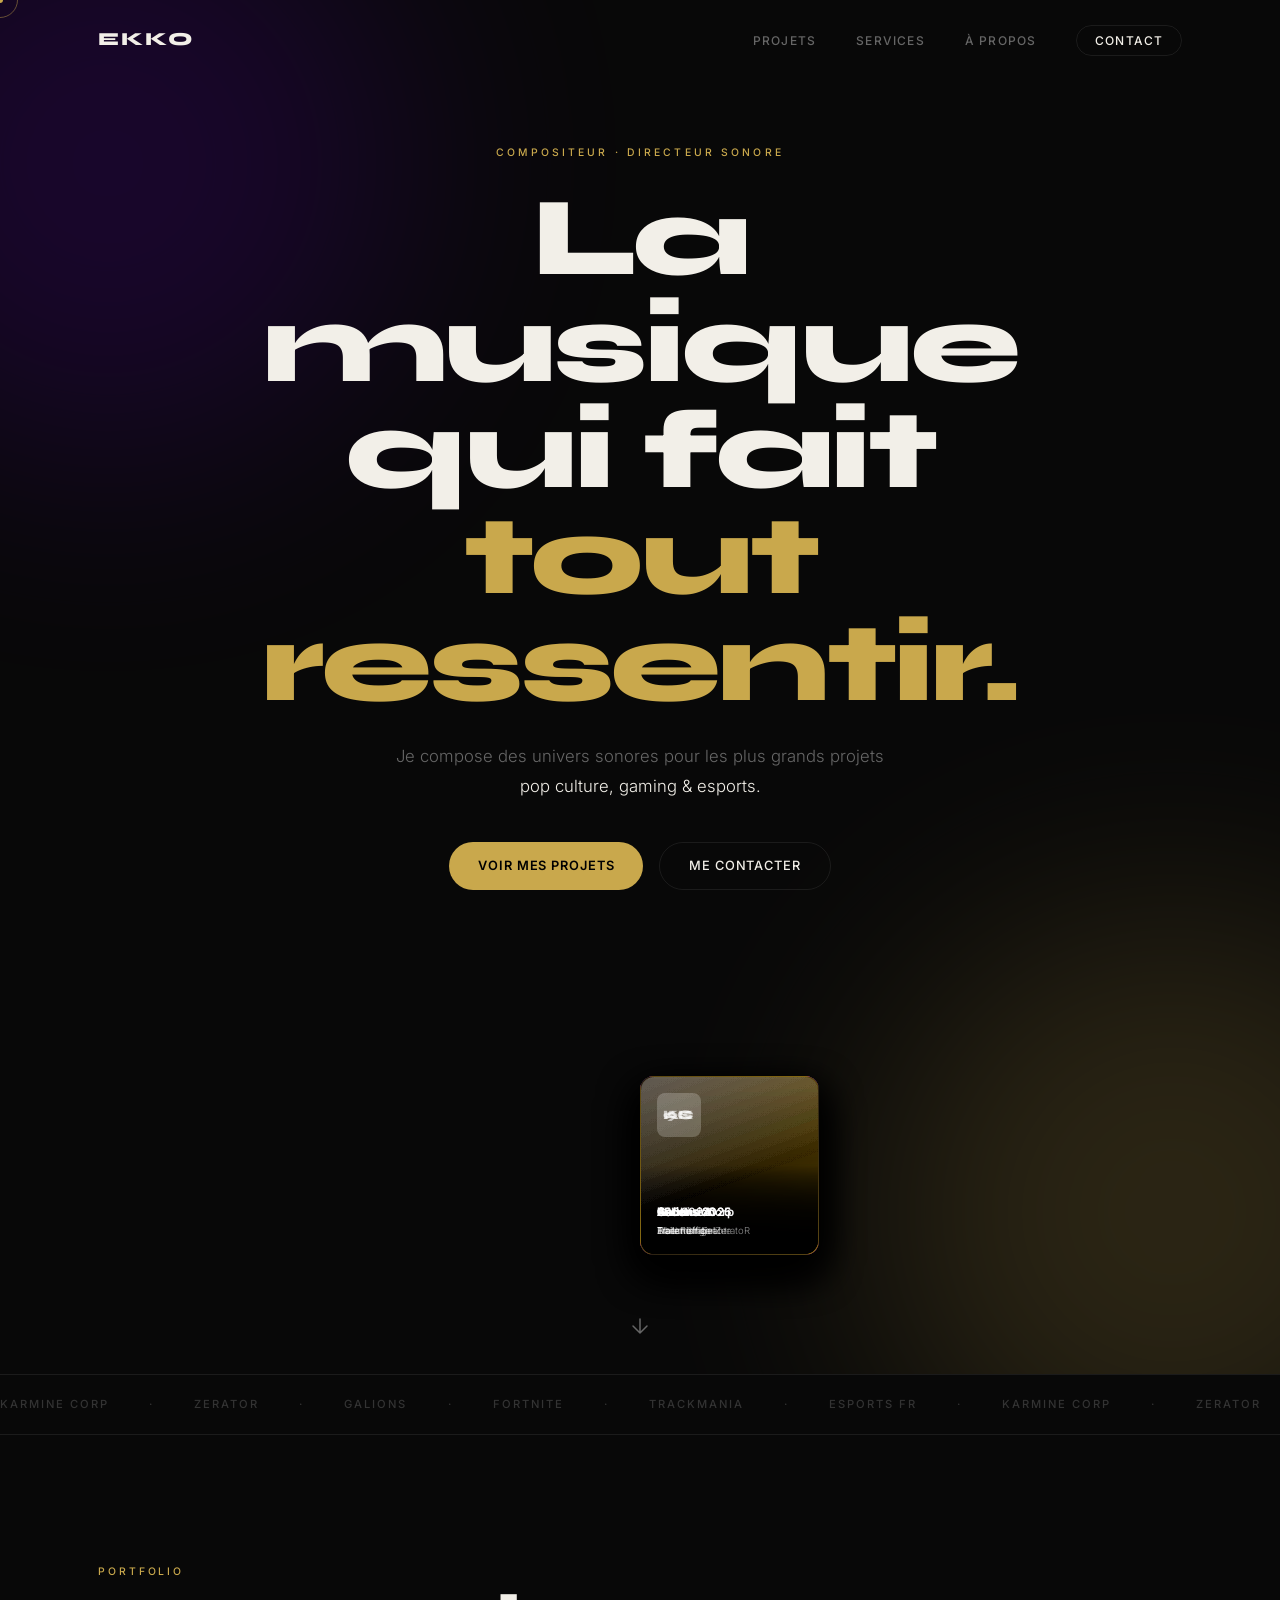
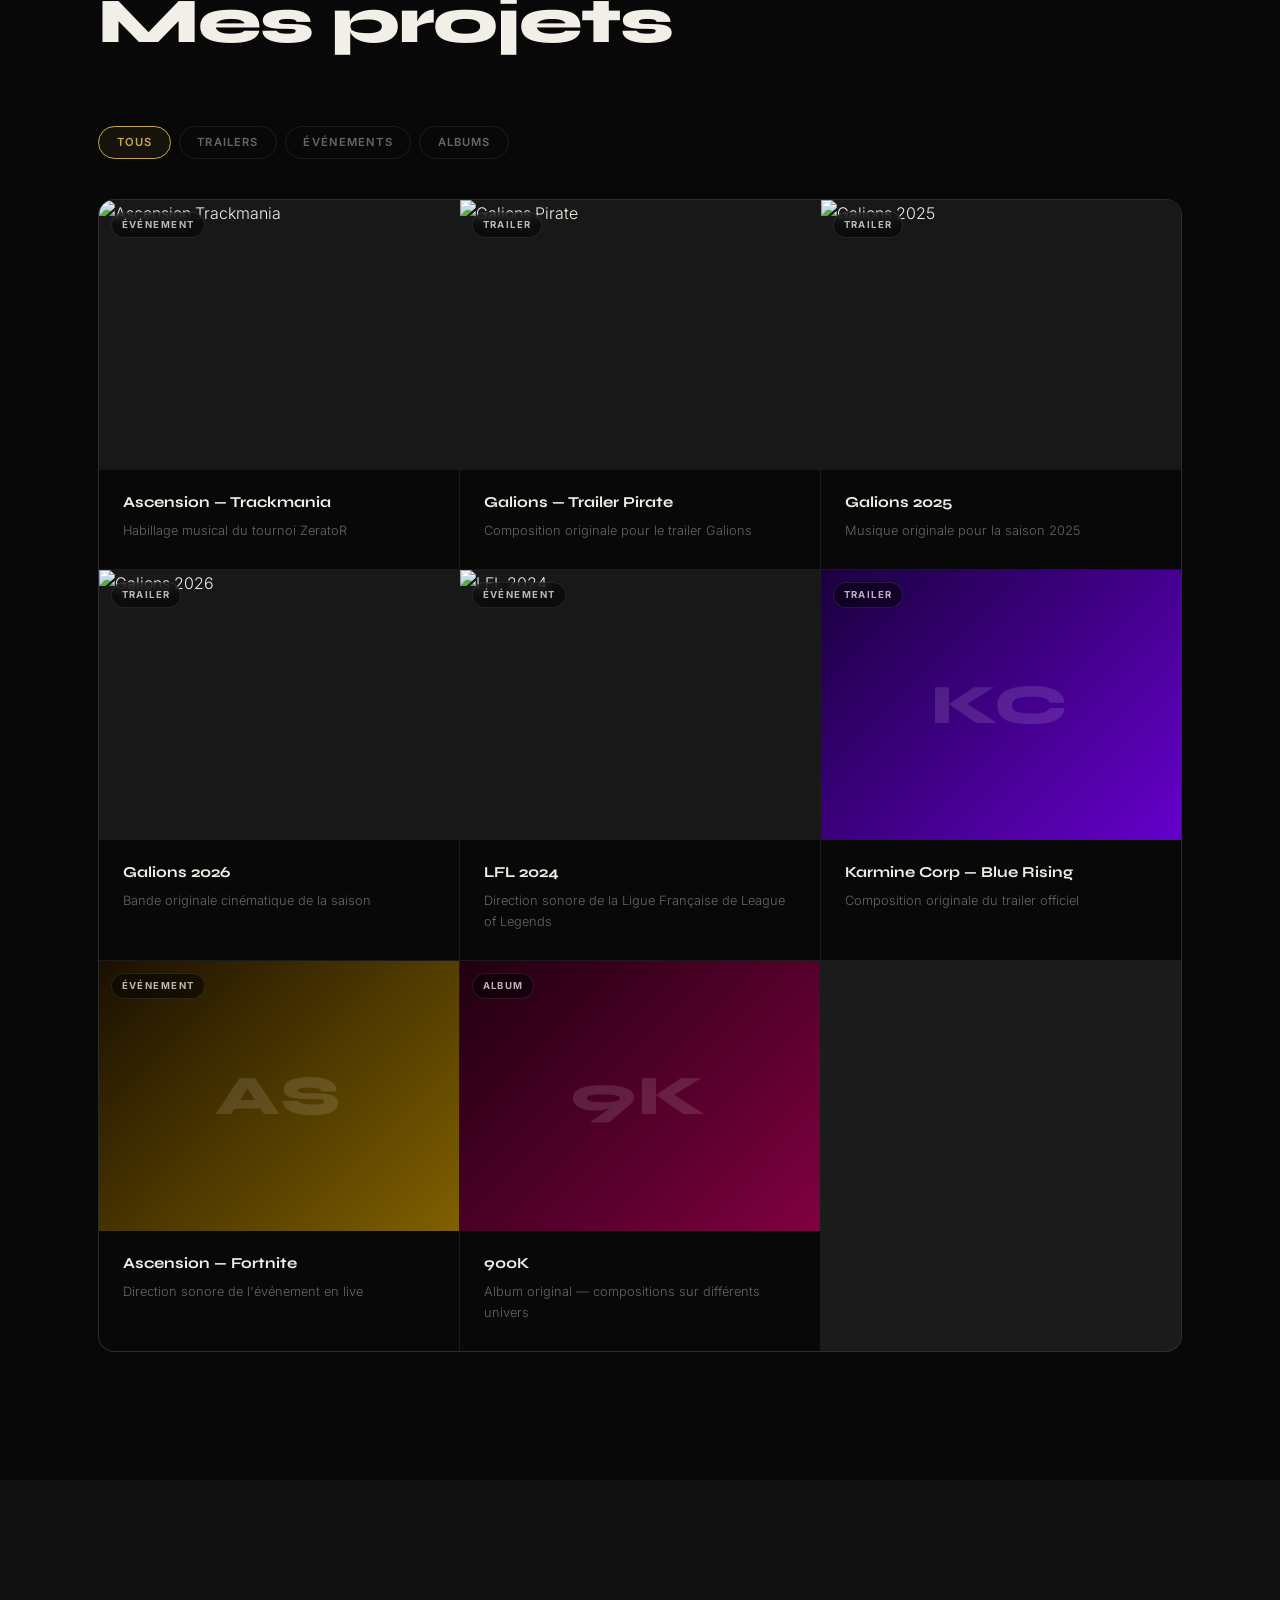
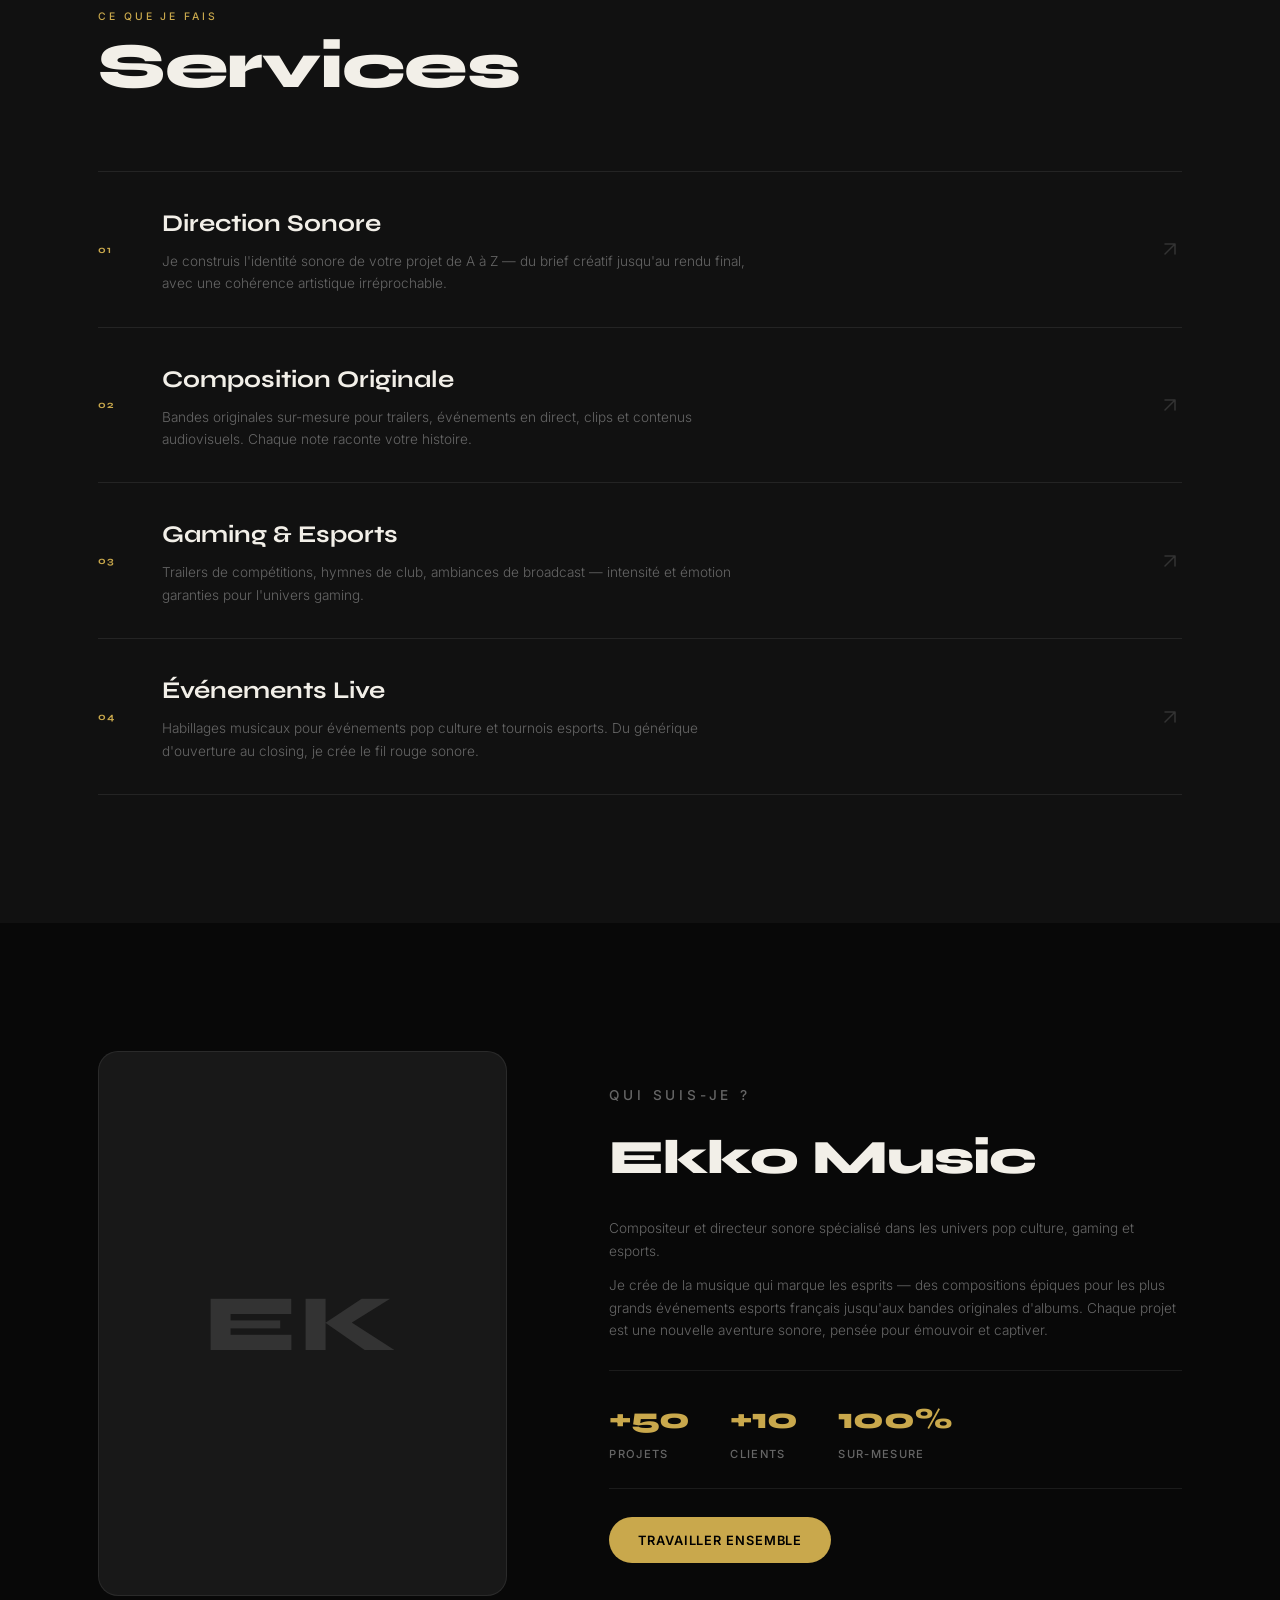
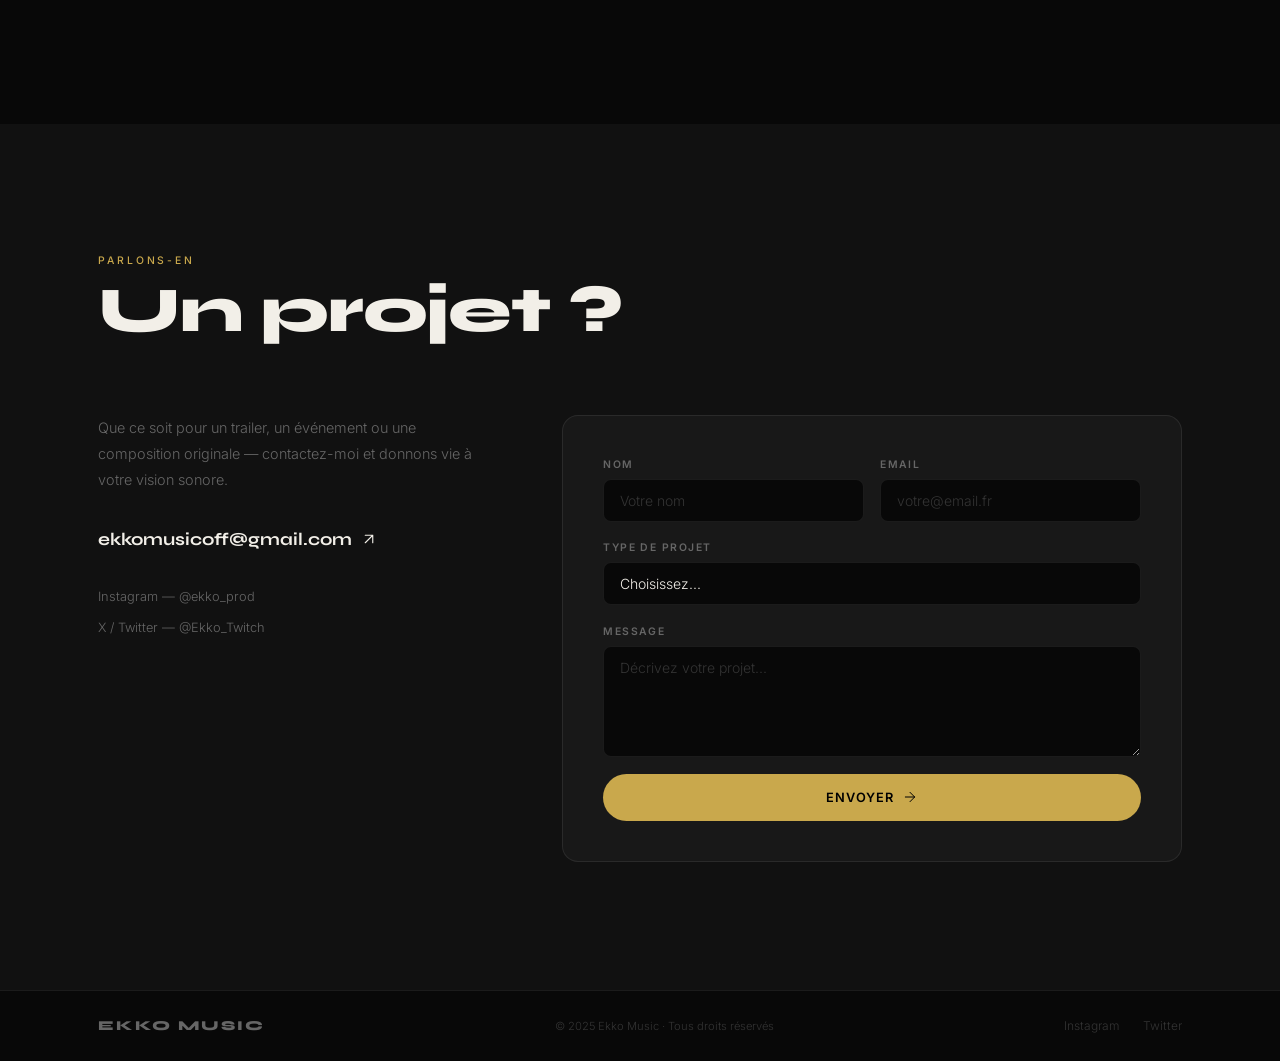
==== commit d3114489: "feat: intégration des 5 images de projets - Arc 3D : 5 covers avec vraies photos (ascension-trackman" ====
--- a/index.html
+++ b/index.html
@@ -63,84 +63,72 @@
     <div class="arc-scene" id="arcScene">
       <div class="arc-track" id="arcTrack">
 
-        <!-- Les covers sont générées en JS mais on place les données ici -->
-        <div class="cover" data-index="0"
-          style="--grad: linear-gradient(135deg,#1a0040,#6600cc);"
-          data-title="Karmine Corp" data-sub="Blue Rising · Trailer">
-          <div class="cover-inner">
+        <div class="cover" data-index="0">
+          <div class="cover-inner" style="--grad: linear-gradient(135deg,#001a00,#006600)">
+            <img src="images/ascension-trackmania.jpg" alt="Ascension Trackmania" class="cover-photo" />
+            <div class="cover-overlay"></div>
+            <p class="cover-title">Ascension</p>
+            <p class="cover-sub">Trackmania · ZeratoR</p>
+          </div>
+        </div>
+
+        <div class="cover" data-index="1">
+          <div class="cover-inner" style="--grad: linear-gradient(135deg,#001840,#004db3)">
+            <img src="images/galions-pirate.jpg" alt="Galions Pirate" class="cover-photo" />
+            <div class="cover-overlay"></div>
+            <p class="cover-title">Galions</p>
+            <p class="cover-sub">Trailer Pirate</p>
+          </div>
+        </div>
+
+        <div class="cover" data-index="2">
+          <div class="cover-inner" style="--grad: linear-gradient(135deg,#100010,#400060)">
+            <img src="images/galions-couloir.jpg" alt="Galions Couloir" class="cover-photo" />
+            <div class="cover-overlay"></div>
+            <p class="cover-title">Galions 2025</p>
+            <p class="cover-sub">Trailer officiel</p>
+          </div>
+        </div>
+
+        <div class="cover" data-index="3">
+          <div class="cover-inner" style="--grad: linear-gradient(135deg,#200005,#800020)">
+            <img src="images/galions-guerrier.jpg" alt="Galions Guerrier" class="cover-photo" />
+            <div class="cover-overlay"></div>
+            <p class="cover-title">Galions 2026</p>
+            <p class="cover-sub">Trailer officiel</p>
+          </div>
+        </div>
+
+        <div class="cover" data-index="4">
+          <div class="cover-inner" style="--grad: linear-gradient(135deg,#001833,#003d80)">
+            <img src="images/lfl-2024.jpg" alt="LFL 2024" class="cover-photo" />
+            <div class="cover-overlay"></div>
+            <p class="cover-title">LFL 2024</p>
+            <p class="cover-sub">Direction sonore</p>
+          </div>
+        </div>
+
+        <div class="cover" data-index="5">
+          <div class="cover-inner" style="--grad: linear-gradient(135deg,#1a0040,#6600cc)">
             <div class="cover-art"><span>KC</span></div>
             <p class="cover-title">Karmine Corp</p>
             <p class="cover-sub">Blue Rising</p>
           </div>
         </div>
 
-        <div class="cover" data-index="1"
-          style="--grad: linear-gradient(135deg,#001840,#004db3);"
-          data-title="Galions 2026" data-sub="Trailer officiel">
-          <div class="cover-inner">
-            <div class="cover-art"><span>GL</span></div>
-            <p class="cover-title">Galions 2026</p>
-            <p class="cover-sub">Trailer officiel</p>
-          </div>
-        </div>
-
-        <div class="cover" data-index="2"
-          style="--grad: linear-gradient(135deg,#1a1000,#806000);"
-          data-title="Ascension" data-sub="Fortnite · Événement">
-          <div class="cover-inner">
+        <div class="cover" data-index="6">
+          <div class="cover-inner" style="--grad: linear-gradient(135deg,#200010,#800040)">
+            <div class="cover-art"><span>9K</span></div>
+            <p class="cover-title">900K</p>
+            <p class="cover-sub">Album original</p>
+          </div>
+        </div>
+
+        <div class="cover" data-index="7">
+          <div class="cover-inner" style="--grad: linear-gradient(135deg,#1a1000,#806000)">
             <div class="cover-art"><span>AS</span></div>
             <p class="cover-title">Ascension</p>
             <p class="cover-sub">Fortnite · Event</p>
-          </div>
-        </div>
-
-        <div class="cover" data-index="3"
-          style="--grad: linear-gradient(135deg,#001a00,#006600);"
-          data-title="Ascension" data-sub="Trackmania · ZeratoR">
-          <div class="cover-inner">
-            <div class="cover-art"><span>TM</span></div>
-            <p class="cover-title">Ascension</p>
-            <p class="cover-sub">Trackmania</p>
-          </div>
-        </div>
-
-        <div class="cover" data-index="4"
-          style="--grad: linear-gradient(135deg,#200010,#800040);"
-          data-title="900K" data-sub="Album original">
-          <div class="cover-inner">
-            <div class="cover-art"><span>9K</span></div>
-            <p class="cover-title">900K</p>
-            <p class="cover-sub">Album</p>
-          </div>
-        </div>
-
-        <div class="cover" data-index="5"
-          style="--grad: linear-gradient(135deg,#0a0020,#3d0080);"
-          data-title="Galions 2025" data-sub="Trailer officiel">
-          <div class="cover-inner">
-            <div class="cover-art"><span>GL</span></div>
-            <p class="cover-title">Galions 2025</p>
-            <p class="cover-sub">Trailer officiel</p>
-          </div>
-        </div>
-
-        <div class="cover" data-index="6"
-          style="--grad: linear-gradient(135deg,#001a1a,#006666);"
-          data-title="ZeratoR" data-sub="Direction sonore">
-          <div class="cover-inner">
-            <div class="cover-art"><span>ZR</span></div>
-            <p class="cover-title">ZeratoR</p>
-            <p class="cover-sub">Direction sonore</p>
-          </div>
-        </div>
-
-        <div class="cover" data-index="7"
-          style="--grad: linear-gradient(135deg,#1a0800,#804000);"
-          data-title="Ekko OST" data-sub="Bande originale">
-          <div class="cover-inner">
-            <div class="cover-art"><span>EK</span></div>
-            <p class="cover-title">Ekko OST</p>
-            <p class="cover-sub">Bande originale</p>
           </div>
         </div>
 
@@ -190,6 +178,61 @@
 
       <div class="projets-grid">
 
+        <div class="pcard" data-f="event">
+          <div class="pcard-img">
+            <img src="images/ascension-trackmania.jpg" alt="Ascension Trackmania" />
+            <span class="pcard-tag">Événement</span>
+          </div>
+          <div class="pcard-body">
+            <h3>Ascension — Trackmania</h3>
+            <p>Habillage musical du tournoi ZeratoR</p>
+          </div>
+        </div>
+
+        <div class="pcard" data-f="trailer">
+          <div class="pcard-img">
+            <img src="images/galions-pirate.jpg" alt="Galions Pirate" />
+            <span class="pcard-tag">Trailer</span>
+          </div>
+          <div class="pcard-body">
+            <h3>Galions — Trailer Pirate</h3>
+            <p>Composition originale pour le trailer Galions</p>
+          </div>
+        </div>
+
+        <div class="pcard" data-f="trailer">
+          <div class="pcard-img">
+            <img src="images/galions-couloir.jpg" alt="Galions 2025" />
+            <span class="pcard-tag">Trailer</span>
+          </div>
+          <div class="pcard-body">
+            <h3>Galions 2025</h3>
+            <p>Musique originale pour la saison 2025</p>
+          </div>
+        </div>
+
+        <div class="pcard" data-f="trailer">
+          <div class="pcard-img">
+            <img src="images/galions-guerrier.jpg" alt="Galions 2026" />
+            <span class="pcard-tag">Trailer</span>
+          </div>
+          <div class="pcard-body">
+            <h3>Galions 2026</h3>
+            <p>Bande originale cinématique de la saison</p>
+          </div>
+        </div>
+
+        <div class="pcard" data-f="event">
+          <div class="pcard-img">
+            <img src="images/lfl-2024.jpg" alt="LFL 2024" />
+            <span class="pcard-tag">Événement</span>
+          </div>
+          <div class="pcard-body">
+            <h3>LFL 2024</h3>
+            <p>Direction sonore de la Ligue Française de League of Legends</p>
+          </div>
+        </div>
+
         <div class="pcard" data-f="trailer">
           <div class="pcard-img" style="background:linear-gradient(135deg,#1a0040,#6600cc)">
             <span class="pcard-letters">KC</span>
@@ -201,17 +244,6 @@
           </div>
         </div>
 
-        <div class="pcard" data-f="trailer">
-          <div class="pcard-img" style="background:linear-gradient(135deg,#001840,#004db3)">
-            <span class="pcard-letters">GL</span>
-            <span class="pcard-tag">Trailer</span>
-          </div>
-          <div class="pcard-body">
-            <h3>Galions 2026</h3>
-            <p>Bande originale cinématique de la saison</p>
-          </div>
-        </div>
-
         <div class="pcard" data-f="event">
           <div class="pcard-img" style="background:linear-gradient(135deg,#1a1000,#806000)">
             <span class="pcard-letters">AS</span>
@@ -223,17 +255,6 @@
           </div>
         </div>
 
-        <div class="pcard" data-f="event">
-          <div class="pcard-img" style="background:linear-gradient(135deg,#001a00,#006600)">
-            <span class="pcard-letters">TM</span>
-            <span class="pcard-tag">Événement</span>
-          </div>
-          <div class="pcard-body">
-            <h3>Ascension — Trackmania</h3>
-            <p>Habillage musical du tournoi ZeratoR</p>
-          </div>
-        </div>
-
         <div class="pcard" data-f="album">
           <div class="pcard-img" style="background:linear-gradient(135deg,#200010,#800040)">
             <span class="pcard-letters">9K</span>
@@ -242,17 +263,6 @@
           <div class="pcard-body">
             <h3>900K</h3>
             <p>Album original — compositions sur différents univers</p>
-          </div>
-        </div>
-
-        <div class="pcard" data-f="trailer">
-          <div class="pcard-img" style="background:linear-gradient(135deg,#0a0020,#3d0080)">
-            <span class="pcard-letters">GL</span>
-            <span class="pcard-tag">Trailer</span>
-          </div>
-          <div class="pcard-body">
-            <h3>Galions 2025</h3>
-            <p>Musique originale pour la saison 2025</p>
           </div>
         </div>
 
--- a/styles.css
+++ b/styles.css
@@ -284,11 +284,27 @@
   overflow: hidden;
   position: relative;
 }
+/* Image de fond dans la cover */
+.cover-photo {
+  position: absolute; inset: 0;
+  width: 100%; height: 100%;
+  object-fit: cover;
+  border-radius: 13px;
+  z-index: 0;
+}
+.cover-overlay {
+  position: absolute; inset: 0;
+  background: linear-gradient(to top, rgba(0,0,0,.75) 0%, rgba(0,0,0,.1) 50%, transparent 100%);
+  border-radius: 13px;
+  z-index: 1;
+}
+/* Shimmer sur les covers sans photo */
 .cover-inner::after {
   content: '';
   position: absolute; inset: 0;
   background: linear-gradient(160deg, rgba(255,255,255,.05) 0%, transparent 60%);
   pointer-events: none;
+  z-index: 2;
 }
 
 .cover-art {
@@ -296,6 +312,7 @@
   background: rgba(255,255,255,.08);
   border-radius: 8px;
   display: flex; align-items: center; justify-content: center;
+  position: relative; z-index: 2;
 }
 .cover-art span {
   font-family: var(--font-h);
@@ -305,14 +322,16 @@
 }
 .cover-title {
   font-size: .72rem; font-weight: 600;
-  color: rgba(255,255,255,.9);
+  color: rgba(255,255,255,.95);
   margin-top: auto;
   line-height: 1.3;
+  position: relative; z-index: 2;
 }
 .cover-sub {
   font-size: .6rem;
-  color: rgba(255,255,255,.45);
+  color: rgba(255,255,255,.55);
   margin-top: .15rem;
+  position: relative; z-index: 2;
 }
 
 /* Scroll indicator */
@@ -396,7 +415,15 @@
   display: flex; align-items: center; justify-content: center;
   position: relative;
   overflow: hidden;
-}
+  background: var(--surface);
+}
+.pcard-img img {
+  position: absolute; inset: 0;
+  width: 100%; height: 100%;
+  object-fit: cover;
+  transition: transform .5s ease;
+}
+.pcard:hover .pcard-img img { transform: scale(1.04); }
 .pcard-letters {
   font-family: var(--font-h);
   font-size: clamp(2rem,5vw,3.5rem);
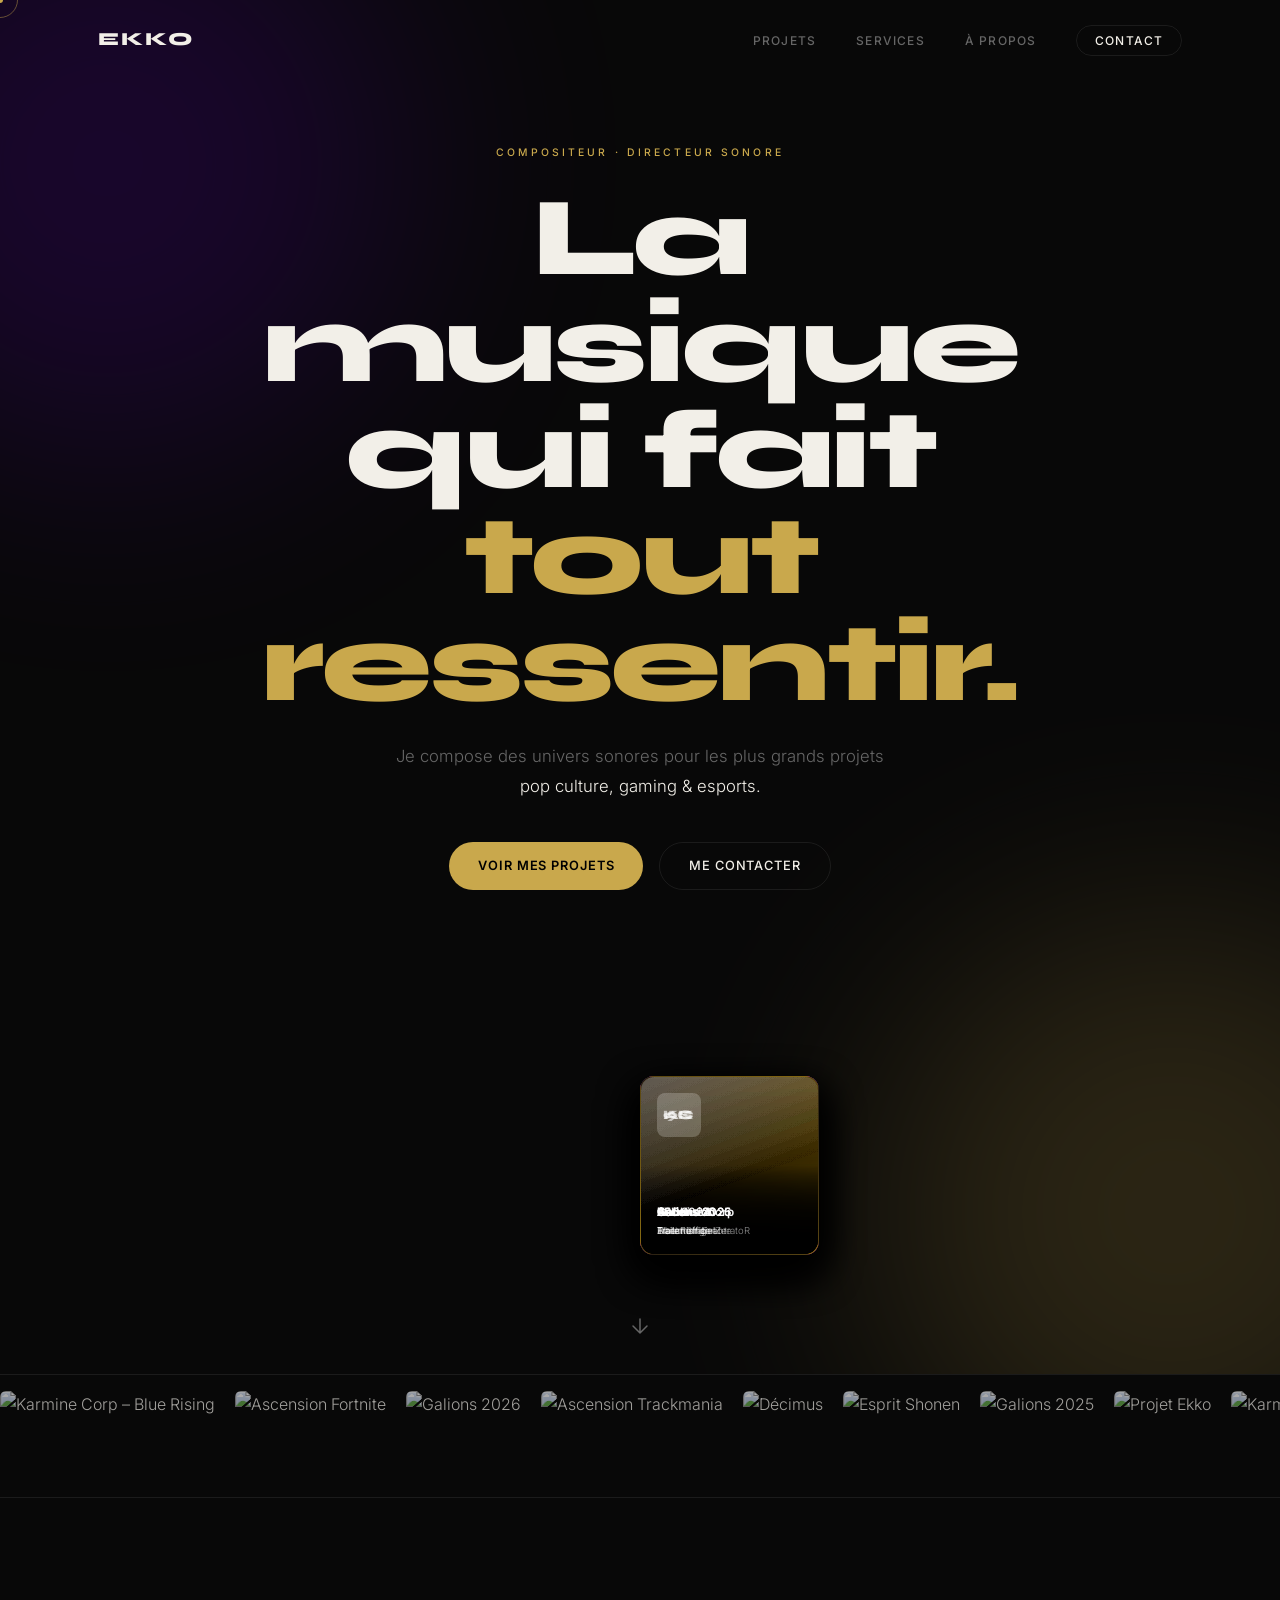
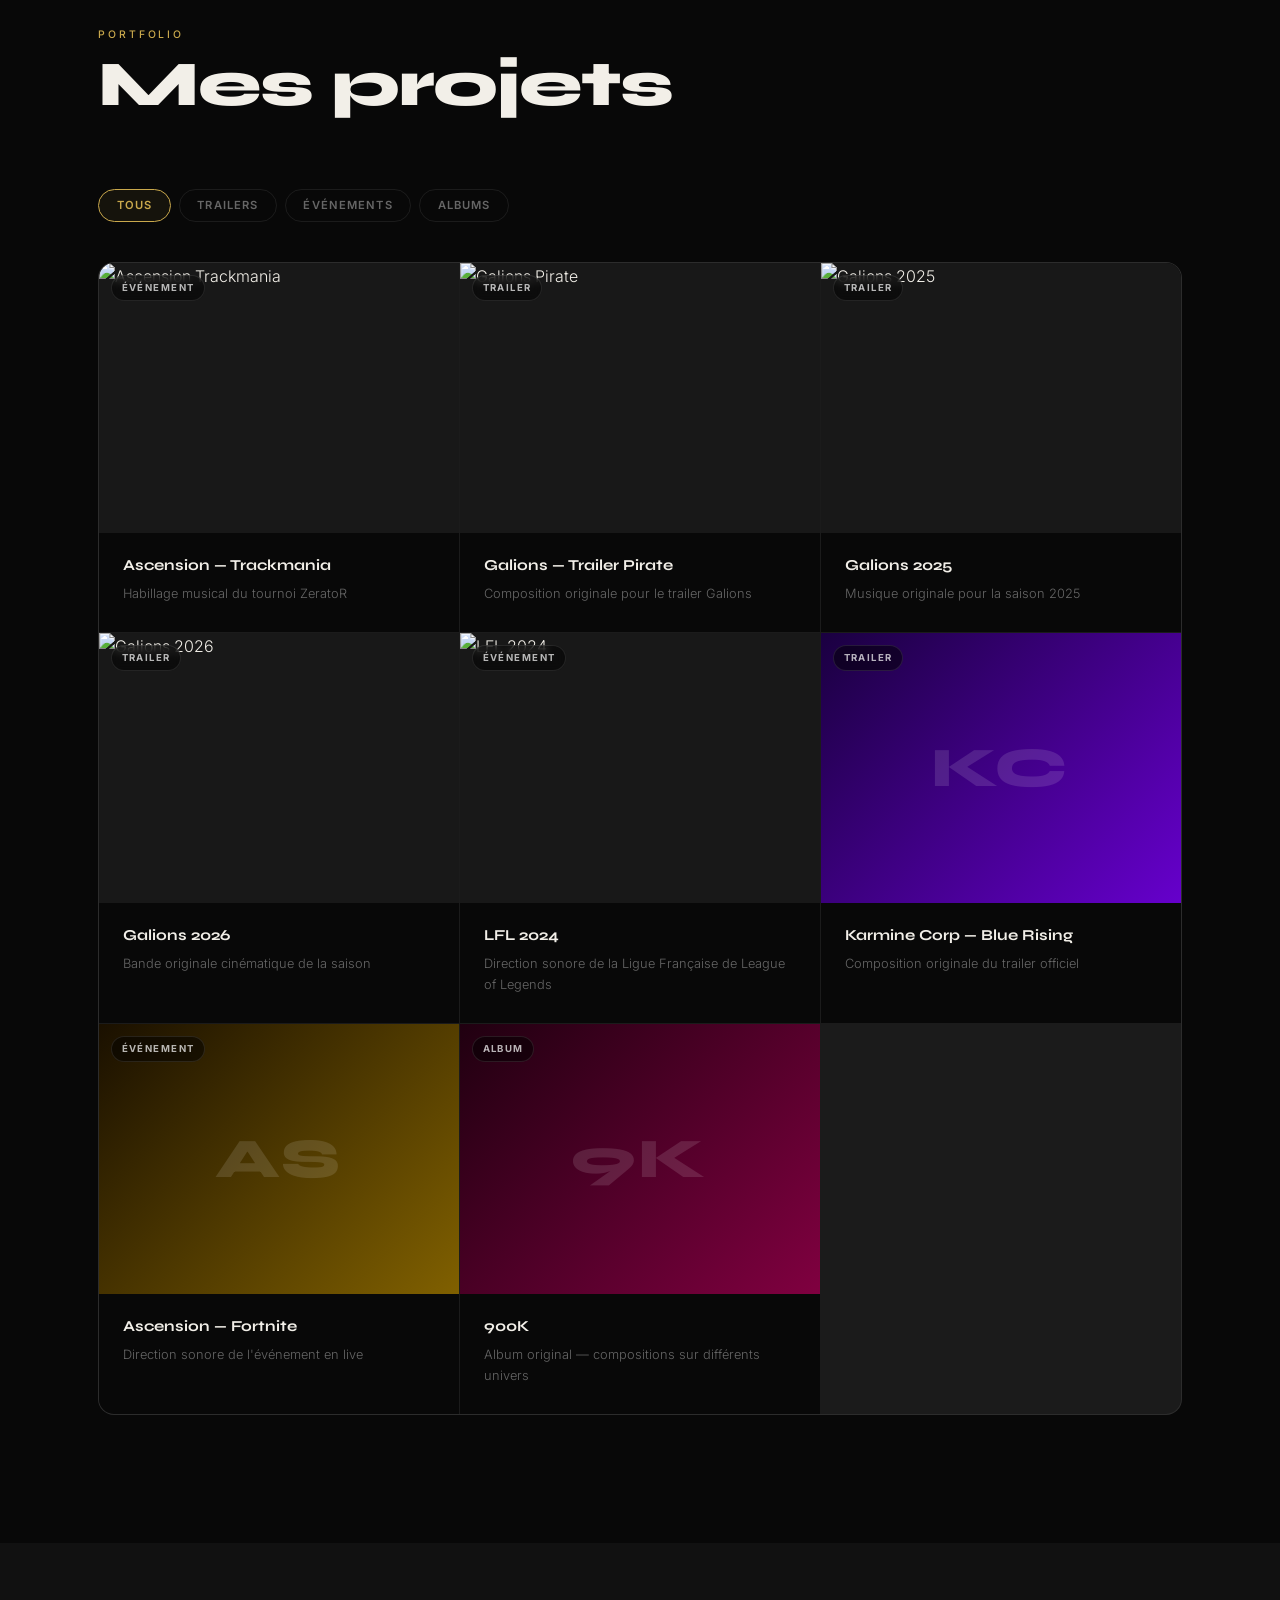
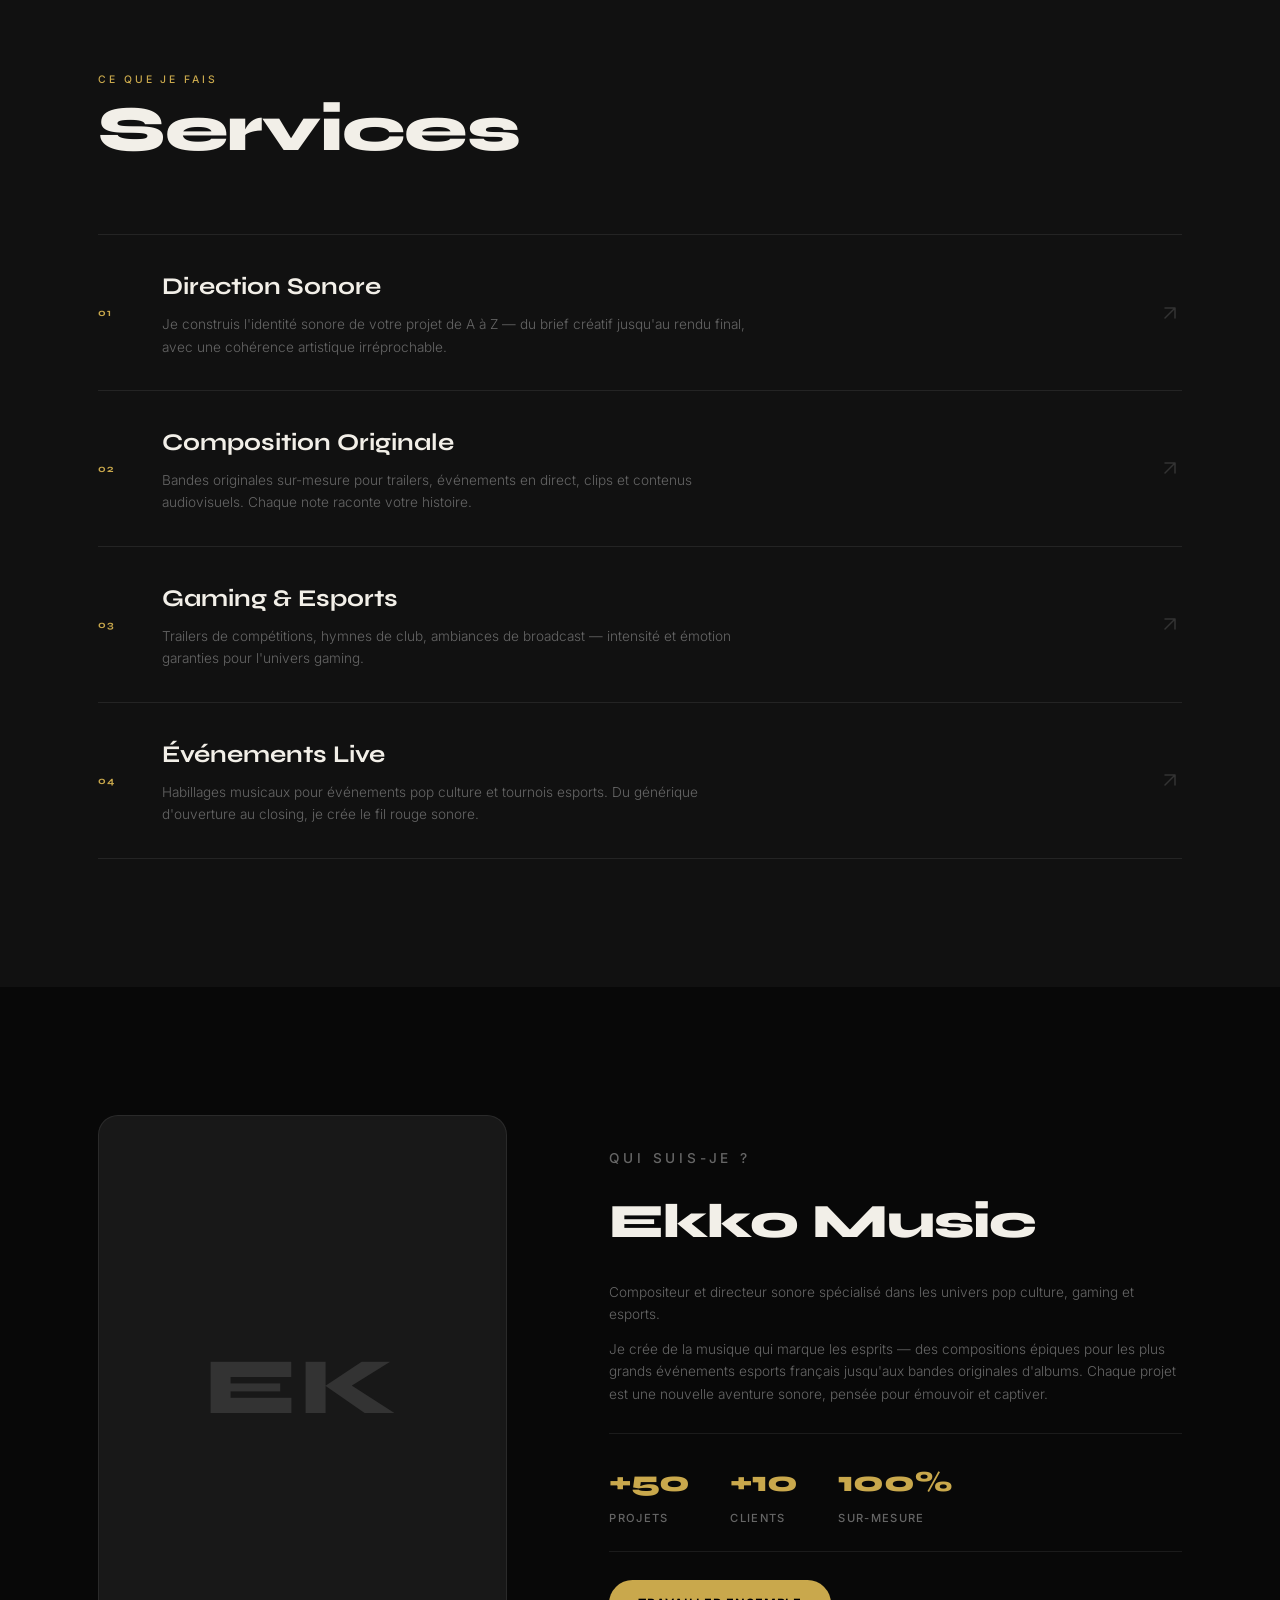
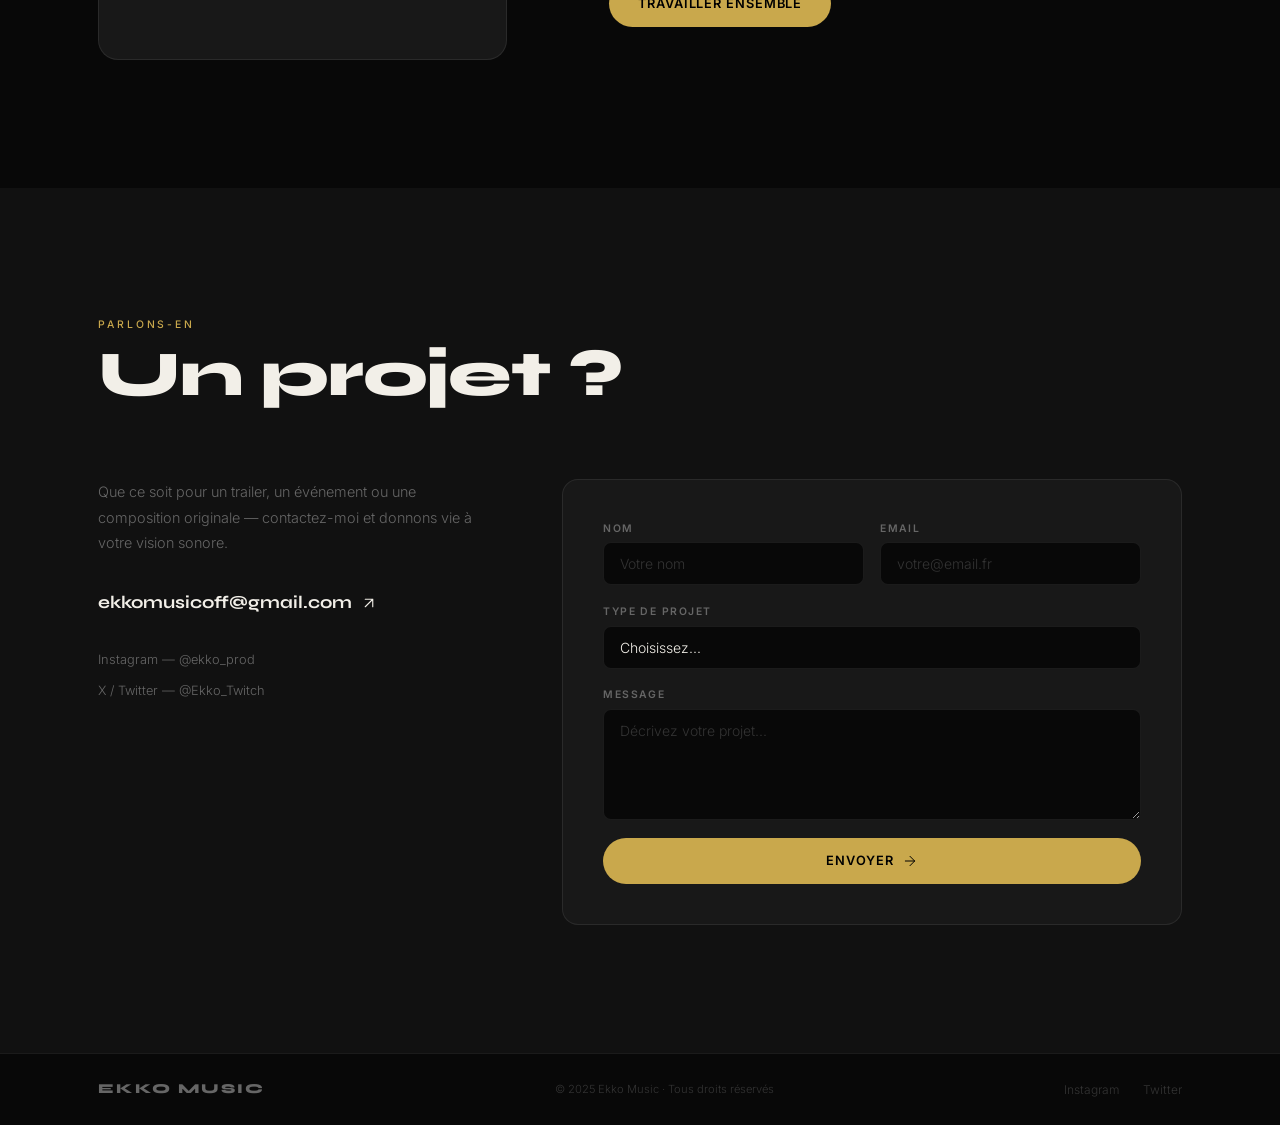
==== commit 3f766828: "Bandeau : remplace texte par images de projets en marquee défilant Utilise les thumbnails des projet" ====
--- a/index.html
+++ b/index.html
@@ -143,21 +143,26 @@
     </a>
   </section>
 
-  <!-- ─── CLIENTS ─── -->
+  <!-- ─── PROJETS BANDEAU ─── -->
   <div class="clients-bar">
     <div class="clients-inner">
-      <span>Karmine Corp</span><span>·</span>
-      <span>ZeratoR</span><span>·</span>
-      <span>Galions</span><span>·</span>
-      <span>Fortnite</span><span>·</span>
-      <span>Trackmania</span><span>·</span>
-      <span>Esports FR</span><span>·</span>
-      <span>Karmine Corp</span><span>·</span>
-      <span>ZeratoR</span><span>·</span>
-      <span>Galions</span><span>·</span>
-      <span>Fortnite</span><span>·</span>
-      <span>Trackmania</span><span>·</span>
-      <span>Esports FR</span><span>·</span>
+      <img src="https://ekko-music.fr/wp-content/uploads/2026/01/image-1024x576.png" alt="Karmine Corp – Blue Rising">
+      <img src="https://ekko-music.fr/wp-content/uploads/2016/05/Capture-decran-2024-10-26-181128-1024x571.jpg" alt="Ascension Fortnite">
+      <img src="https://ekko-music.fr/wp-content/uploads/2025/12/trailer_HR_02_0-02-32-12.psd-1024x576.png" alt="Galions 2026">
+      <img src="https://ekko-music.fr/wp-content/uploads/2016/05/Capture-decran-2024-11-06-084207-1024x677.jpg" alt="Ascension Trackmania">
+      <img src="https://ekko-music.fr/wp-content/uploads/2016/05/1c2f8f02-bb3b-4f42-ac2e-8f3d039ef701-2-1024x426.jpg" alt="Décimus">
+      <img src="https://ekko-music.fr/wp-content/uploads/2017/05/Capture-decran-2024-09-16-141037-1024x497.jpg" alt="Esprit Shonen">
+      <img src="https://ekko-music.fr/wp-content/uploads/2016/05/Capture-decran-2024-12-11-102128-1024x566.jpg" alt="Galions 2025">
+      <img src="https://ekko-music.fr/wp-content/uploads/2016/05/Capture-decran-2024-09-16-161857-1024x548.jpg" alt="Projet Ekko">
+      <!-- Duplicate for seamless loop -->
+      <img src="https://ekko-music.fr/wp-content/uploads/2026/01/image-1024x576.png" alt="Karmine Corp – Blue Rising">
+      <img src="https://ekko-music.fr/wp-content/uploads/2016/05/Capture-decran-2024-10-26-181128-1024x571.jpg" alt="Ascension Fortnite">
+      <img src="https://ekko-music.fr/wp-content/uploads/2025/12/trailer_HR_02_0-02-32-12.psd-1024x576.png" alt="Galions 2026">
+      <img src="https://ekko-music.fr/wp-content/uploads/2016/05/Capture-decran-2024-11-06-084207-1024x677.jpg" alt="Ascension Trackmania">
+      <img src="https://ekko-music.fr/wp-content/uploads/2016/05/1c2f8f02-bb3b-4f42-ac2e-8f3d039ef701-2-1024x426.jpg" alt="Décimus">
+      <img src="https://ekko-music.fr/wp-content/uploads/2017/05/Capture-decran-2024-09-16-141037-1024x497.jpg" alt="Esprit Shonen">
+      <img src="https://ekko-music.fr/wp-content/uploads/2016/05/Capture-decran-2024-12-11-102128-1024x566.jpg" alt="Galions 2025">
+      <img src="https://ekko-music.fr/wp-content/uploads/2016/05/Capture-decran-2024-09-16-161857-1024x548.jpg" alt="Projet Ekko">
     </div>
   </div>
 
--- a/styles.css
+++ b/styles.css
@@ -355,19 +355,33 @@
 .clients-bar {
   border-top: 1px solid var(--border);
   border-bottom: 1px solid var(--border);
-  padding: 1.25rem 0;
+  padding: 1rem 0;
   overflow: hidden;
+  background: var(--bg);
 }
 .clients-inner {
-  display: flex; gap: 2.5rem;
+  display: flex; gap: 1.25rem;
   width: max-content;
-  animation: marquee 22s linear infinite;
-}
-.clients-inner span {
-  font-size: .7rem; font-weight: 500;
-  letter-spacing: .18em; text-transform: uppercase;
-  color: var(--dim);
-  white-space: nowrap;
+  animation: marquee 36s linear infinite;
+  align-items: center;
+}
+.clients-inner img {
+  height: 90px;
+  width: auto;
+  border-radius: 6px;
+  object-fit: cover;
+  opacity: .65;
+  filter: grayscale(20%);
+  transition: opacity .3s, filter .3s;
+  flex-shrink: 0;
+  pointer-events: none;
+}
+.clients-bar:hover .clients-inner {
+  animation-play-state: paused;
+}
+.clients-bar:hover .clients-inner img {
+  opacity: .85;
+  filter: grayscale(0%);
 }
 @keyframes marquee {
   from { transform: translateX(0); }
